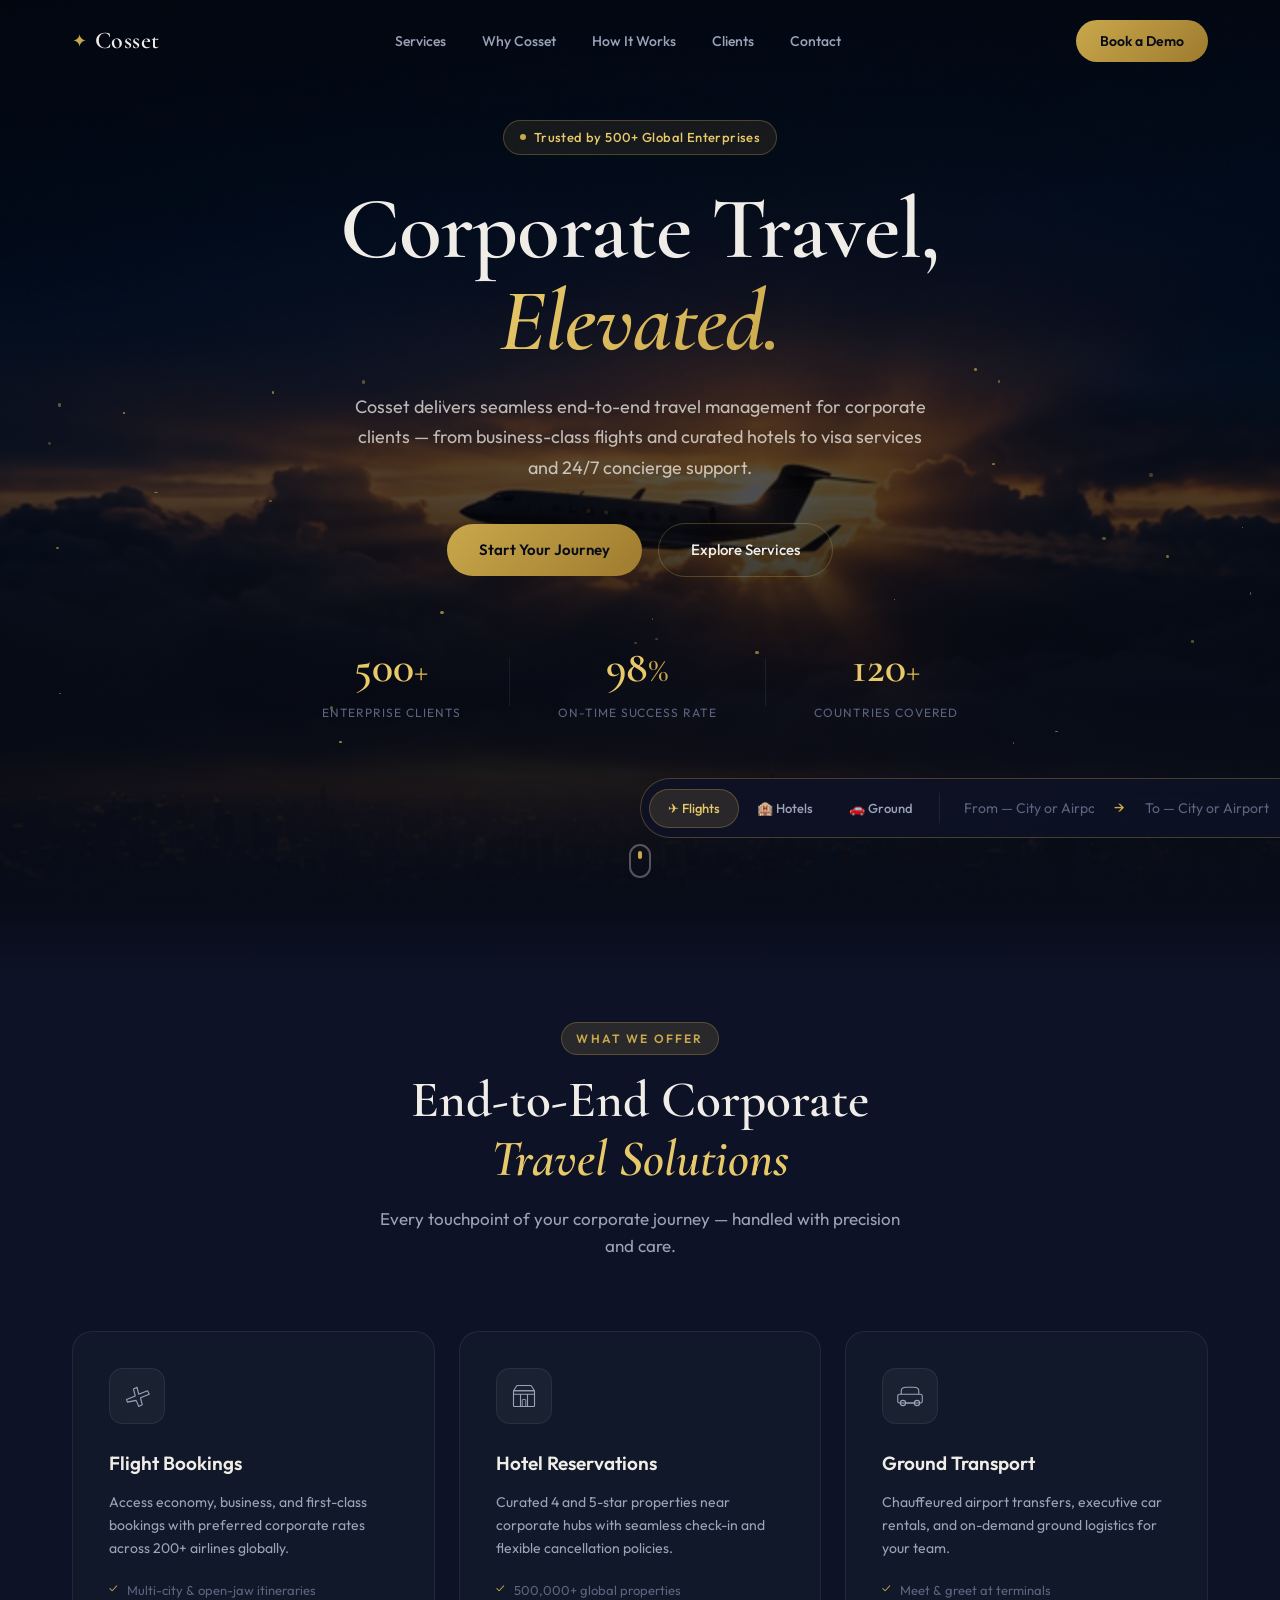
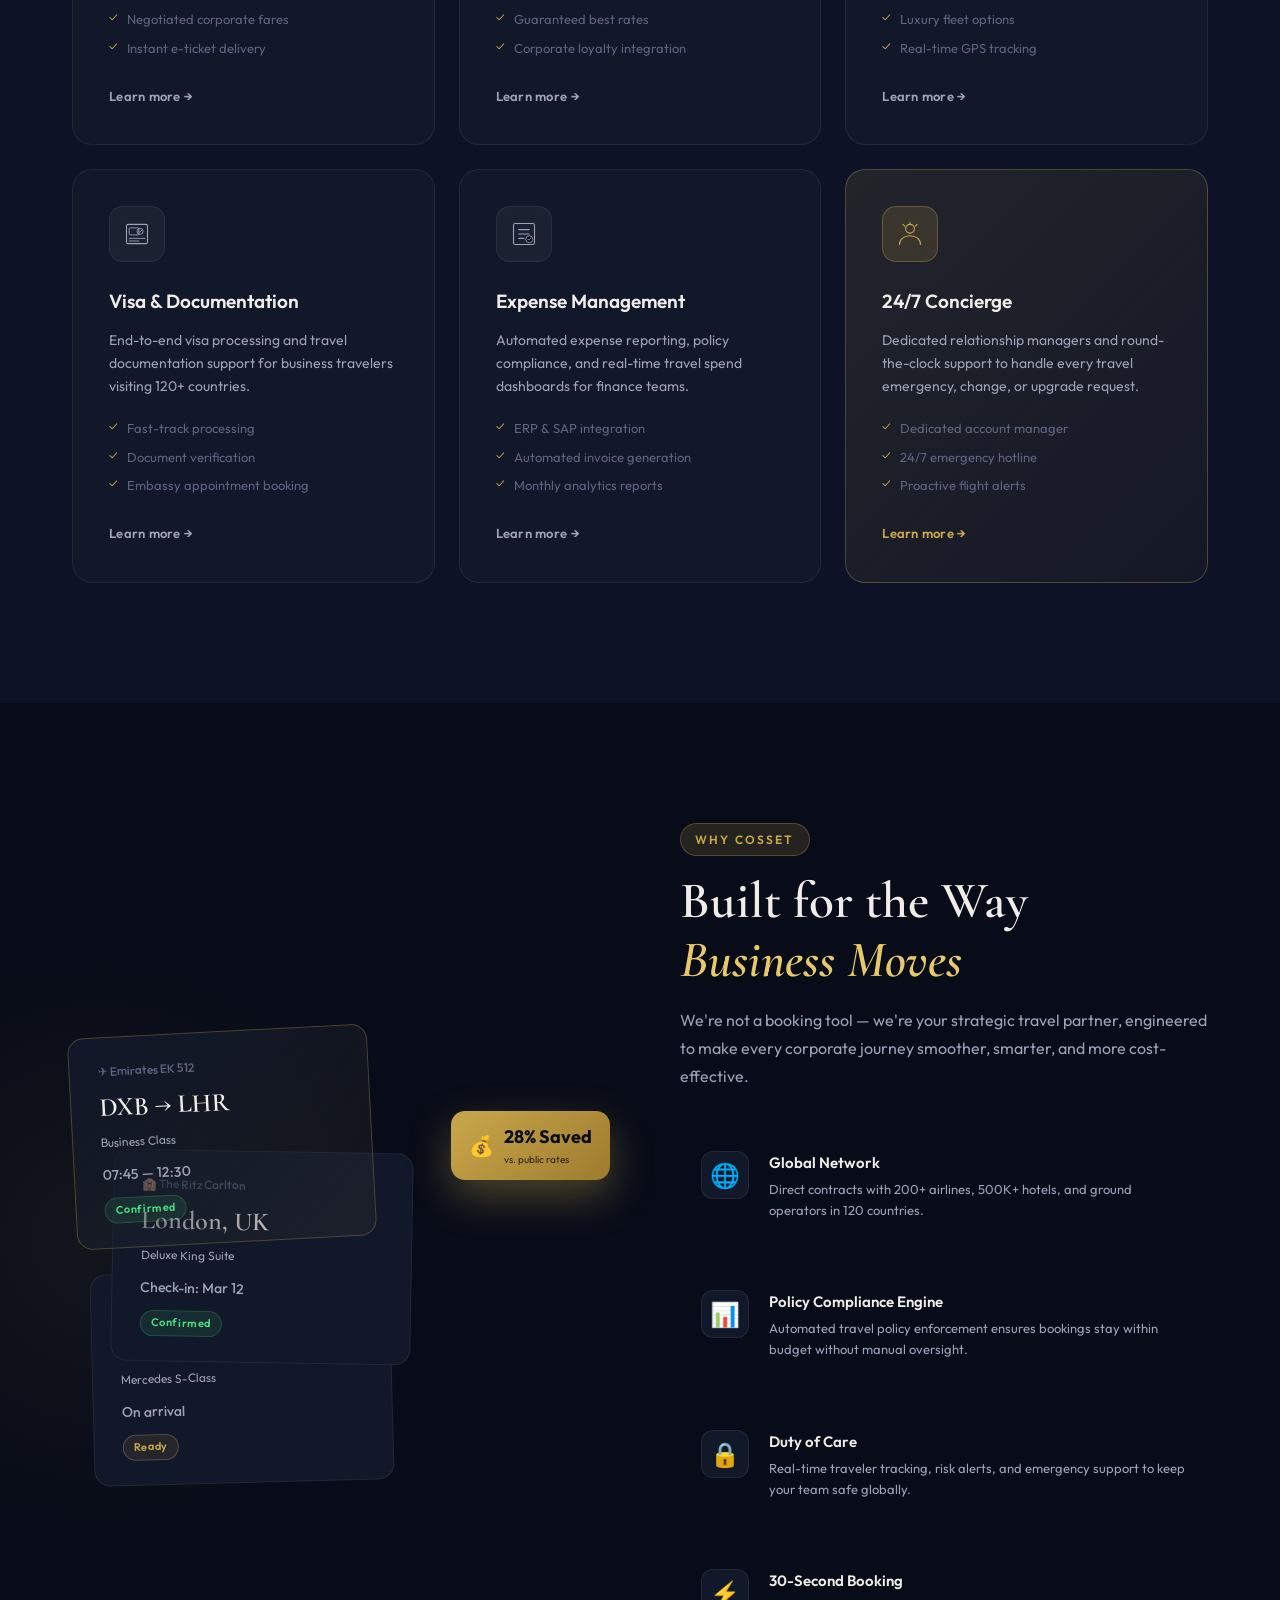
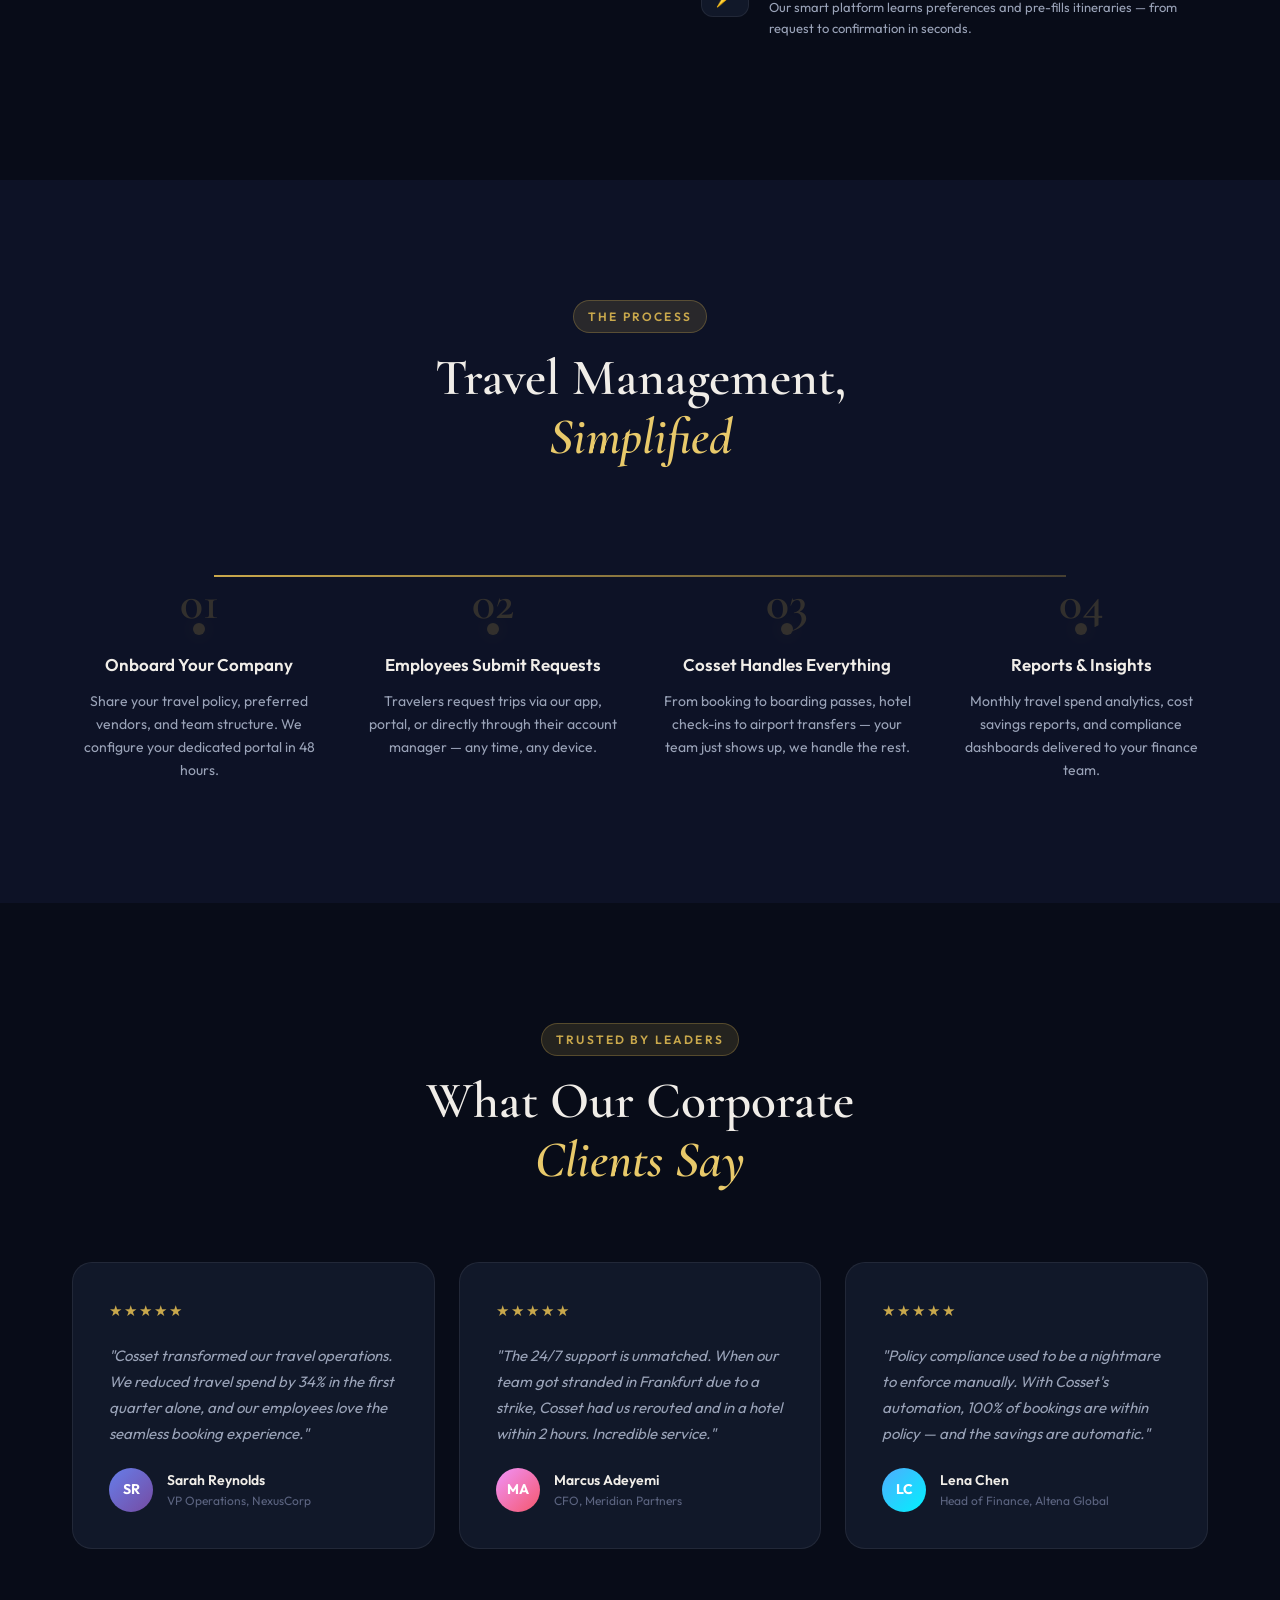
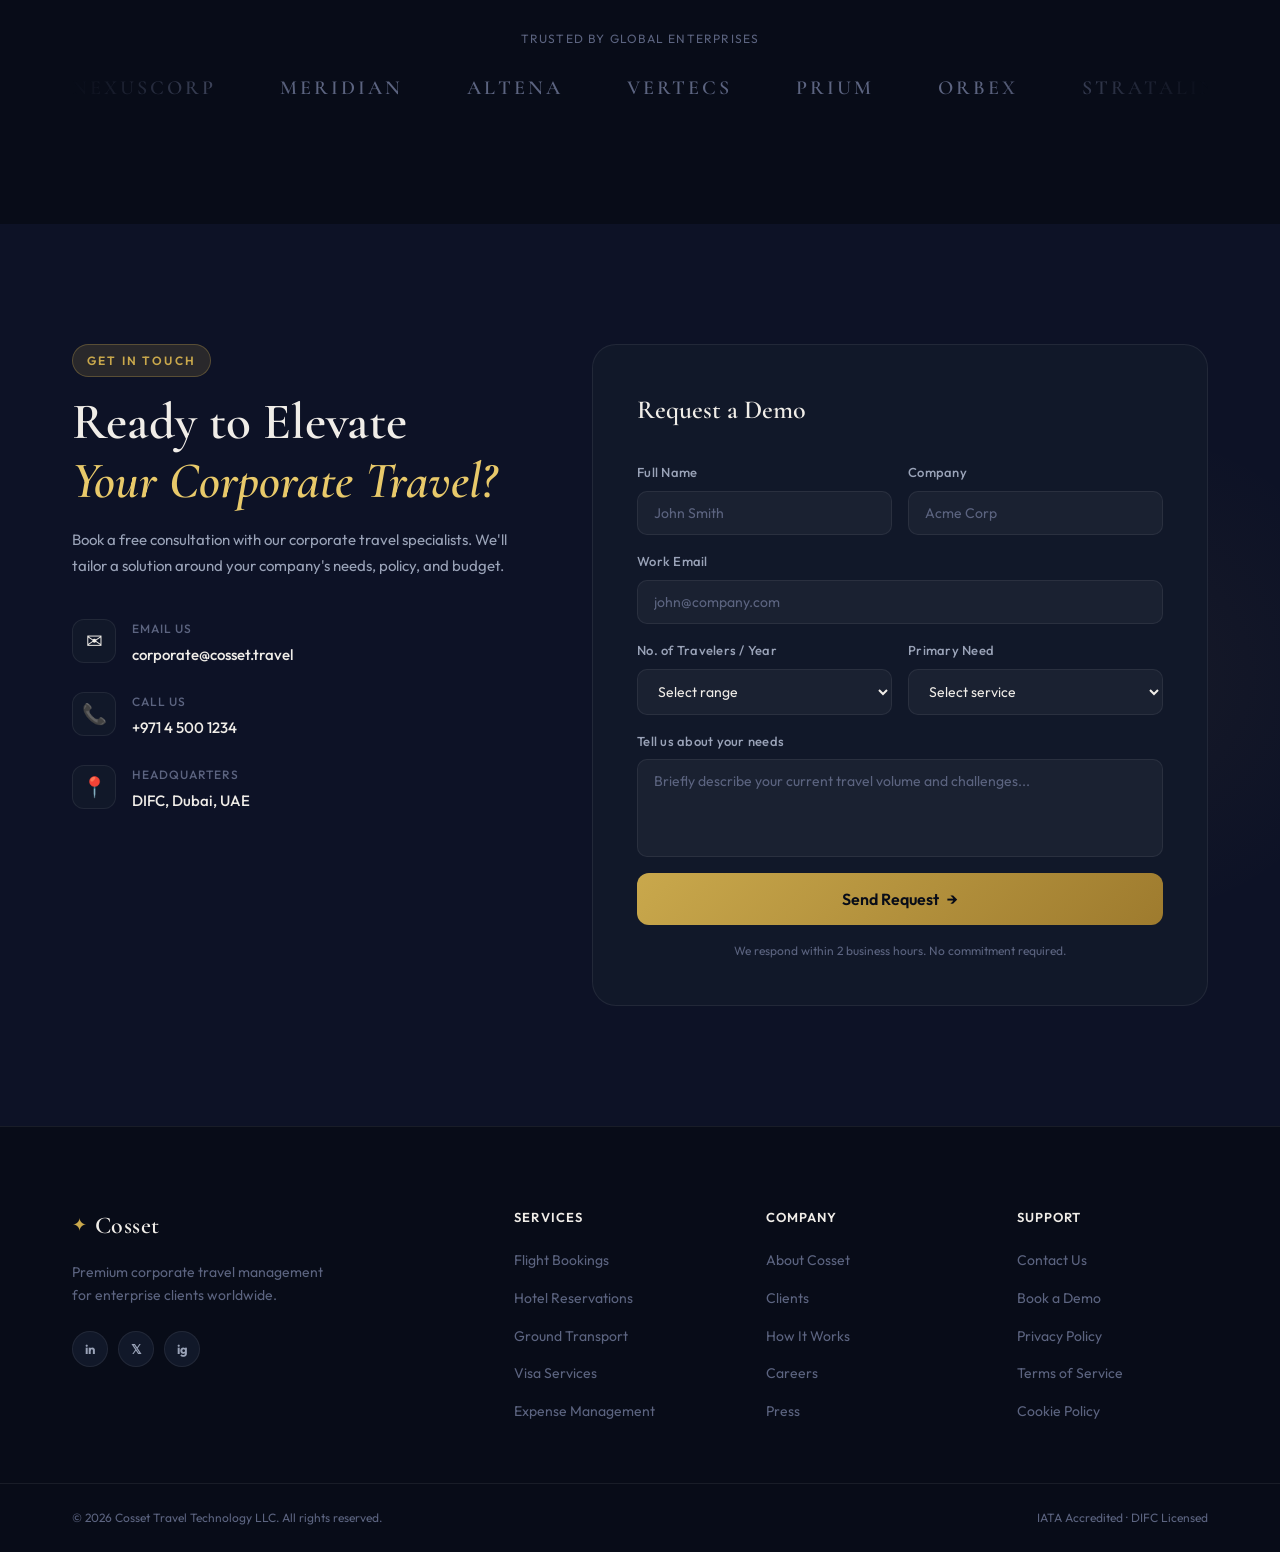
==== index.html @ c3de8734 "feat: build Cosset corporate travel website - Full landing page with hero, services, why-us, how-it-" ====
<!DOCTYPE html>
<html lang="en">
<head>
  <meta charset="UTF-8" />
  <meta name="viewport" content="width=device-width, initial-scale=1.0" />
  <title>Cosset — Premium Corporate Travel Management</title>
  <meta name="description" content="Cosset offers premium end-to-end corporate travel management — flights, hotels, ground transport, and visa services tailored for enterprise clients worldwide." />
  <meta name="keywords" content="corporate travel, business travel, flight booking, hotel booking, travel management, visa services" />

  <!-- Open Graph -->
  <meta property="og:title" content="Cosset — Premium Corporate Travel Management" />
  <meta property="og:description" content="Seamless, luxury corporate travel solutions for enterprise clients worldwide." />
  <meta property="og:type" content="website" />

  <!-- Fonts -->
  <link rel="preconnect" href="https://fonts.googleapis.com" />
  <link rel="preconnect" href="https://fonts.gstatic.com" crossorigin />
  <link href="https://fonts.googleapis.com/css2?family=Outfit:wght@300;400;500;600;700;800&family=Cormorant+Garamond:ital,wght@0,400;0,600;1,400;1,600&display=swap" rel="stylesheet" />

  <link rel="stylesheet" href="css/style.css" />
</head>
<body>

  <!-- ===================== NAVIGATION ===================== -->
  <nav class="navbar" id="navbar">
    <div class="nav-container">
      <a href="#home" class="logo" id="logo-link">
        <span class="logo-icon">✦</span>
        <span class="logo-text">Cosset</span>
      </a>
      <ul class="nav-links" id="nav-links">
        <li><a href="#services" class="nav-link">Services</a></li>
        <li><a href="#why-us" class="nav-link">Why Cosset</a></li>
        <li><a href="#how-it-works" class="nav-link">How It Works</a></li>
        <li><a href="#clients" class="nav-link">Clients</a></li>
        <li><a href="#contact" class="nav-link">Contact</a></li>
      </ul>
      <a href="#contact" class="btn-nav" id="nav-cta">Book a Demo</a>
      <button class="hamburger" id="hamburger" aria-label="Toggle menu">
        <span></span><span></span><span></span>
      </button>
    </div>
  </nav>

  <!-- ===================== HERO ===================== -->
  <section class="hero" id="home">
    <div class="hero-bg">
      <img src="assets/hero-bg.png" alt="Corporate jet flying over city at golden hour" class="hero-img" />
      <div class="hero-overlay"></div>
    </div>

    <!-- Floating particles -->
    <div class="particles" id="particles"></div>

    <div class="hero-content">
      <div class="hero-badge fade-up" data-delay="0">
        <span class="badge-dot"></span>
        Trusted by 500+ Global Enterprises
      </div>
      <h1 class="hero-title fade-up" data-delay="100">
        Corporate Travel,<br />
        <em>Elevated.</em>
      </h1>
      <p class="hero-subtitle fade-up" data-delay="200">
        Cosset delivers seamless end-to-end travel management for corporate clients — from business-class flights and curated hotels to visa services and 24/7 concierge support.
      </p>
      <div class="hero-actions fade-up" data-delay="300">
        <a href="#contact" class="btn-primary" id="hero-cta-primary">Start Your Journey</a>
        <a href="#services" class="btn-ghost" id="hero-cta-ghost">Explore Services</a>
      </div>
      <div class="hero-stats fade-up" data-delay="400">
        <div class="stat">
          <span class="stat-value" data-target="500">0</span><span>+</span>
          <span class="stat-label">Enterprise Clients</span>
        </div>
        <div class="stat-divider"></div>
        <div class="stat">
          <span class="stat-value" data-target="98">0</span><span>%</span>
          <span class="stat-label">On-Time Success Rate</span>
        </div>
        <div class="stat-divider"></div>
        <div class="stat">
          <span class="stat-value" data-target="120">0</span><span>+</span>
          <span class="stat-label">Countries Covered</span>
        </div>
      </div>
    </div>

    <!-- Booking quick-search bar -->
    <div class="hero-search fade-up" data-delay="500">
      <div class="search-tab active" id="tab-flight">✈ Flights</div>
      <div class="search-tab" id="tab-hotel">🏨 Hotels</div>
      <div class="search-tab" id="tab-car">🚗 Ground</div>
      <div class="search-divider"></div>
      <input type="text" placeholder="From — City or Airport" class="search-input" id="search-from" />
      <div class="search-sep">→</div>
      <input type="text" placeholder="To — City or Airport" class="search-input" id="search-to" />
      <input type="date" class="search-input search-date" id="search-date" />
      <button class="search-btn" id="search-btn">Search</button>
    </div>

    <a href="#services" class="scroll-indicator" id="scroll-down" aria-label="Scroll to services">
      <div class="scroll-mouse"><div class="scroll-dot"></div></div>
    </a>
  </section>

  <!-- ===================== SERVICES ===================== -->
  <section class="services" id="services">
    <div class="container">
      <div class="section-header fade-up">
        <span class="section-tag">What We Offer</span>
        <h2 class="section-title">End-to-End Corporate<br /><em>Travel Solutions</em></h2>
        <p class="section-desc">Every touchpoint of your corporate journey — handled with precision and care.</p>
      </div>
      <div class="services-grid">

        <div class="service-card fade-up" data-delay="0" id="service-flights">
          <div class="service-icon">
            <svg viewBox="0 0 64 64" fill="none" xmlns="http://www.w3.org/2000/svg">
              <path d="M56 20L36 28L32 12L24 16L28 32L8 40L10 46L30 42L36 56L44 52L40 36L60 28L56 20Z" stroke="currentColor" stroke-width="2.5" stroke-linejoin="round"/>
            </svg>
          </div>
          <h3 class="service-title">Flight Bookings</h3>
          <p class="service-desc">Access economy, business, and first-class bookings with preferred corporate rates across 200+ airlines globally.</p>
          <ul class="service-features">
            <li>Multi-city & open-jaw itineraries</li>
            <li>Negotiated corporate fares</li>
            <li>Instant e-ticket delivery</li>
          </ul>
          <a href="#contact" class="service-link">Learn more →</a>
        </div>

        <div class="service-card fade-up" data-delay="100" id="service-hotels">
          <div class="service-icon">
            <svg viewBox="0 0 64 64" fill="none" xmlns="http://www.w3.org/2000/svg">
              <rect x="8" y="20" width="48" height="36" rx="2" stroke="currentColor" stroke-width="2.5"/>
              <path d="M8 28H56M24 28V56M40 28V56M16 8H48L56 20H8L16 8Z" stroke="currentColor" stroke-width="2.5" stroke-linejoin="round"/>
              <rect x="28" y="40" width="8" height="16" rx="1" stroke="currentColor" stroke-width="2"/>
            </svg>
          </div>
          <h3 class="service-title">Hotel Reservations</h3>
          <p class="service-desc">Curated 4 and 5-star properties near corporate hubs with seamless check-in and flexible cancellation policies.</p>
          <ul class="service-features">
            <li>500,000+ global properties</li>
            <li>Guaranteed best rates</li>
            <li>Corporate loyalty integration</li>
          </ul>
          <a href="#contact" class="service-link">Learn more →</a>
        </div>

        <div class="service-card fade-up" data-delay="200" id="service-ground">
          <div class="service-icon">
            <svg viewBox="0 0 64 64" fill="none" xmlns="http://www.w3.org/2000/svg">
              <rect x="4" y="28" width="56" height="20" rx="4" stroke="currentColor" stroke-width="2.5"/>
              <path d="M12 28V20C12 16 16 12 24 12H40C48 12 52 16 52 20V28" stroke="currentColor" stroke-width="2.5" stroke-linejoin="round"/>
              <circle cx="16" cy="48" r="6" stroke="currentColor" stroke-width="2.5"/>
              <circle cx="48" cy="48" r="6" stroke="currentColor" stroke-width="2.5"/>
              <path d="M22 48H42" stroke="currentColor" stroke-width="2.5"/>
            </svg>
          </div>
          <h3 class="service-title">Ground Transport</h3>
          <p class="service-desc">Chauffeured airport transfers, executive car rentals, and on-demand ground logistics for your team.</p>
          <ul class="service-features">
            <li>Meet & greet at terminals</li>
            <li>Luxury fleet options</li>
            <li>Real-time GPS tracking</li>
          </ul>
          <a href="#contact" class="service-link">Learn more →</a>
        </div>

        <div class="service-card fade-up" data-delay="300" id="service-visa">
          <div class="service-icon">
            <svg viewBox="0 0 64 64" fill="none" xmlns="http://www.w3.org/2000/svg">
              <rect x="8" y="10" width="48" height="44" rx="4" stroke="currentColor" stroke-width="2.5"/>
              <rect x="14" y="18" width="22" height="16" rx="2" stroke="currentColor" stroke-width="2"/>
              <path d="M14 42H50M14 48H36" stroke="currentColor" stroke-width="2" stroke-linecap="round"/>
              <circle cx="39" cy="26" r="7" stroke="currentColor" stroke-width="2"/>
              <path d="M36 26L38 28L43 23" stroke="currentColor" stroke-width="2" stroke-linecap="round" stroke-linejoin="round"/>
            </svg>
          </div>
          <h3 class="service-title">Visa & Documentation</h3>
          <p class="service-desc">End-to-end visa processing and travel documentation support for business travelers visiting 120+ countries.</p>
          <ul class="service-features">
            <li>Fast-track processing</li>
            <li>Document verification</li>
            <li>Embassy appointment booking</li>
          </ul>
          <a href="#contact" class="service-link">Learn more →</a>
        </div>

        <div class="service-card fade-up" data-delay="400" id="service-expense">
          <div class="service-icon">
            <svg viewBox="0 0 64 64" fill="none" xmlns="http://www.w3.org/2000/svg">
              <rect x="8" y="8" width="48" height="48" rx="4" stroke="currentColor" stroke-width="2.5"/>
              <path d="M20 32H44M20 22H44M20 42H32" stroke="currentColor" stroke-width="2.5" stroke-linecap="round"/>
              <circle cx="44" cy="44" r="8" fill="var(--bg-primary)" stroke="currentColor" stroke-width="2"/>
              <path d="M41 44L43 46L47 42" stroke="currentColor" stroke-width="2" stroke-linecap="round" stroke-linejoin="round"/>
            </svg>
          </div>
          <h3 class="service-title">Expense Management</h3>
          <p class="service-desc">Automated expense reporting, policy compliance, and real-time travel spend dashboards for finance teams.</p>
          <ul class="service-features">
            <li>ERP & SAP integration</li>
            <li>Automated invoice generation</li>
            <li>Monthly analytics reports</li>
          </ul>
          <a href="#contact" class="service-link">Learn more →</a>
        </div>

        <div class="service-card service-card--cta fade-up" data-delay="500" id="service-concierge">
          <div class="service-icon service-icon--gold">
            <svg viewBox="0 0 64 64" fill="none" xmlns="http://www.w3.org/2000/svg">
              <circle cx="32" cy="20" r="10" stroke="currentColor" stroke-width="2.5"/>
              <path d="M8 56C8 44 18 36 32 36C46 36 56 44 56 56" stroke="currentColor" stroke-width="2.5" stroke-linecap="round"/>
              <path d="M44 14L48 10M20 14L16 10M32 10V6" stroke="currentColor" stroke-width="2.5" stroke-linecap="round"/>
            </svg>
          </div>
          <h3 class="service-title">24/7 Concierge</h3>
          <p class="service-desc">Dedicated relationship managers and round-the-clock support to handle every travel emergency, change, or upgrade request.</p>
          <ul class="service-features">
            <li>Dedicated account manager</li>
            <li>24/7 emergency hotline</li>
            <li>Proactive flight alerts</li>
          </ul>
          <a href="#contact" class="service-link service-link--gold">Learn more →</a>
        </div>

      </div>
    </div>
  </section>

  <!-- ===================== WHY US ===================== -->
  <section class="why-us" id="why-us">
    <div class="why-bg-decoration"></div>
    <div class="container why-container">
      <div class="why-visual fade-up">
        <div class="why-card-stack">
          <div class="trip-card trip-card--1">
            <div class="trip-airline">✈ Emirates EK 512</div>
            <div class="trip-route">DXB → LHR</div>
            <div class="trip-class">Business Class</div>
            <div class="trip-time">07:45 — 12:30</div>
            <div class="trip-status status--confirmed">Confirmed</div>
          </div>
          <div class="trip-card trip-card--2">
            <div class="trip-airline">🏨 The Ritz Carlton</div>
            <div class="trip-route">London, UK</div>
            <div class="trip-class">Deluxe King Suite</div>
            <div class="trip-time">Check-in: Mar 12</div>
            <div class="trip-status status--confirmed">Confirmed</div>
          </div>
          <div class="trip-card trip-card--3">
            <div class="trip-airline">🚗 Chauffeur Transfer</div>
            <div class="trip-route">Heathrow → Hotel</div>
            <div class="trip-class">Mercedes S-Class</div>
            <div class="trip-time">On arrival</div>
            <div class="trip-status status--ready">Ready</div>
          </div>
          <div class="saving-badge">
            <span class="saving-icon">💰</span>
            <div>
              <div class="saving-val">28% Saved</div>
              <div class="saving-sub">vs. public rates</div>
            </div>
          </div>
        </div>
      </div>
      <div class="why-content fade-up" data-delay="100">
        <span class="section-tag">Why Cosset</span>
        <h2 class="section-title">Built for the Way<br /><em>Business Moves</em></h2>
        <p class="why-lead">We're not a booking tool — we're your strategic travel partner, engineered to make every corporate journey smoother, smarter, and more cost-effective.</p>
        <div class="why-points">
          <div class="why-point" id="why-point-1">
            <div class="why-point-icon">🌐</div>
            <div>
              <h4>Global Network</h4>
              <p>Direct contracts with 200+ airlines, 500K+ hotels, and ground operators in 120 countries.</p>
            </div>
          </div>
          <div class="why-point" id="why-point-2">
            <div class="why-point-icon">📊</div>
            <div>
              <h4>Policy Compliance Engine</h4>
              <p>Automated travel policy enforcement ensures bookings stay within budget without manual oversight.</p>
            </div>
          </div>
          <div class="why-point" id="why-point-3">
            <div class="why-point-icon">🔒</div>
            <div>
              <h4>Duty of Care</h4>
              <p>Real-time traveler tracking, risk alerts, and emergency support to keep your team safe globally.</p>
            </div>
          </div>
          <div class="why-point" id="why-point-4">
            <div class="why-point-icon">⚡</div>
            <div>
              <h4>30-Second Booking</h4>
              <p>Our smart platform learns preferences and pre-fills itineraries — from request to confirmation in seconds.</p>
            </div>
          </div>
        </div>
      </div>
    </div>
  </section>

  <!-- ===================== HOW IT WORKS ===================== -->
  <section class="how-it-works" id="how-it-works">
    <div class="container">
      <div class="section-header fade-up">
        <span class="section-tag">The Process</span>
        <h2 class="section-title">Travel Management,<br /><em>Simplified</em></h2>
      </div>
      <div class="steps-container">
        <div class="step-line"></div>
        <div class="step fade-up" data-delay="0" id="step-1">
          <div class="step-number">01</div>
          <div class="step-content">
            <h3>Onboard Your Company</h3>
            <p>Share your travel policy, preferred vendors, and team structure. We configure your dedicated portal in 48 hours.</p>
          </div>
        </div>
        <div class="step fade-up" data-delay="150" id="step-2">
          <div class="step-number">02</div>
          <div class="step-content">
            <h3>Employees Submit Requests</h3>
            <p>Travelers request trips via our app, portal, or directly through their account manager — any time, any device.</p>
          </div>
        </div>
        <div class="step fade-up" data-delay="300" id="step-3">
          <div class="step-number">03</div>
          <div class="step-content">
            <h3>Cosset Handles Everything</h3>
            <p>From booking to boarding passes, hotel check-ins to airport transfers — your team just shows up, we handle the rest.</p>
          </div>
        </div>
        <div class="step fade-up" data-delay="450" id="step-4">
          <div class="step-number">04</div>
          <div class="step-content">
            <h3>Reports & Insights</h3>
            <p>Monthly travel spend analytics, cost savings reports, and compliance dashboards delivered to your finance team.</p>
          </div>
        </div>
      </div>
    </div>
  </section>

  <!-- ===================== CLIENTS / TESTIMONIALS ===================== -->
  <section class="clients" id="clients">
    <div class="container">
      <div class="section-header fade-up">
        <span class="section-tag">Trusted by Leaders</span>
        <h2 class="section-title">What Our Corporate<br /><em>Clients Say</em></h2>
      </div>
      <div class="testimonials-grid">
        <div class="testimonial-card fade-up" data-delay="0" id="testimonial-1">
          <div class="testimonial-stars">★★★★★</div>
          <p class="testimonial-text">"Cosset transformed our travel operations. We reduced travel spend by 34% in the first quarter alone, and our employees love the seamless booking experience."</p>
          <div class="testimonial-author">
            <div class="author-avatar" style="background: linear-gradient(135deg, #667eea, #764ba2);">SR</div>
            <div>
              <div class="author-name">Sarah Reynolds</div>
              <div class="author-role">VP Operations, NexusCorp</div>
            </div>
          </div>
        </div>
        <div class="testimonial-card fade-up" data-delay="100" id="testimonial-2">
          <div class="testimonial-stars">★★★★★</div>
          <p class="testimonial-text">"The 24/7 support is unmatched. When our team got stranded in Frankfurt due to a strike, Cosset had us rerouted and in a hotel within 2 hours. Incredible service."</p>
          <div class="testimonial-author">
            <div class="author-avatar" style="background: linear-gradient(135deg, #f093fb, #f5576c);">MA</div>
            <div>
              <div class="author-name">Marcus Adeyemi</div>
              <div class="author-role">CFO, Meridian Partners</div>
            </div>
          </div>
        </div>
        <div class="testimonial-card fade-up" data-delay="200" id="testimonial-3">
          <div class="testimonial-stars">★★★★★</div>
          <p class="testimonial-text">"Policy compliance used to be a nightmare to enforce manually. With Cosset's automation, 100% of bookings are within policy — and the savings are automatic."</p>
          <div class="testimonial-author">
            <div class="author-avatar" style="background: linear-gradient(135deg, #4facfe, #00f2fe);">LC</div>
            <div>
              <div class="author-name">Lena Chen</div>
              <div class="author-role">Head of Finance, Altena Global</div>
            </div>
          </div>
        </div>
      </div>

      <!-- Client logos ticker -->
      <div class="clients-logo-row fade-up">
        <p class="logo-row-label">Trusted by global enterprises</p>
        <div class="logo-ticker-wrap">
          <div class="logo-ticker" id="logo-ticker">
            <div class="logo-item">NEXUSCORP</div>
            <div class="logo-item">MERIDIAN</div>
            <div class="logo-item">ALTENA</div>
            <div class="logo-item">VERTECS</div>
            <div class="logo-item">PRIUM</div>
            <div class="logo-item">ORBEX</div>
            <div class="logo-item">STRATALINK</div>
            <div class="logo-item">FINSOVA</div>
            <!-- duplicate for seamless loop -->
            <div class="logo-item">NEXUSCORP</div>
            <div class="logo-item">MERIDIAN</div>
            <div class="logo-item">ALTENA</div>
            <div class="logo-item">VERTECS</div>
            <div class="logo-item">PRIUM</div>
            <div class="logo-item">ORBEX</div>
            <div class="logo-item">STRATALINK</div>
            <div class="logo-item">FINSOVA</div>
          </div>
        </div>
      </div>
    </div>
  </section>

  <!-- ===================== CONTACT / CTA ===================== -->
  <section class="contact" id="contact">
    <div class="container contact-grid">
      <div class="contact-info fade-up">
        <span class="section-tag">Get In Touch</span>
        <h2 class="section-title">Ready to Elevate<br /><em>Your Corporate Travel?</em></h2>
        <p class="contact-lead">Book a free consultation with our corporate travel specialists. We'll tailor a solution around your company's needs, policy, and budget.</p>
        <div class="contact-details">
          <div class="contact-detail" id="contact-email">
            <span class="contact-icon">✉</span>
            <div>
              <div class="detail-label">Email Us</div>
              <a href="mailto:corporate@cosset.travel" class="detail-value">corporate@cosset.travel</a>
            </div>
          </div>
          <div class="contact-detail" id="contact-phone">
            <span class="contact-icon">📞</span>
            <div>
              <div class="detail-label">Call Us</div>
              <a href="tel:+97145001234" class="detail-value">+971 4 500 1234</a>
            </div>
          </div>
          <div class="contact-detail" id="contact-location">
            <span class="contact-icon">📍</span>
            <div>
              <div class="detail-label">Headquarters</div>
              <span class="detail-value">DIFC, Dubai, UAE</span>
            </div>
          </div>
        </div>
      </div>

      <div class="contact-form-wrap fade-up" data-delay="150">
        <form class="contact-form" id="contact-form" novalidate>
          <h3 class="form-title">Request a Demo</h3>
          <div class="form-row">
            <div class="form-group">
              <label for="field-name">Full Name</label>
              <input type="text" id="field-name" placeholder="John Smith" required />
            </div>
            <div class="form-group">
              <label for="field-company">Company</label>
              <input type="text" id="field-company" placeholder="Acme Corp" required />
            </div>
          </div>
          <div class="form-group">
            <label for="field-email">Work Email</label>
            <input type="email" id="field-email" placeholder="john@company.com" required />
          </div>
          <div class="form-row">
            <div class="form-group">
              <label for="field-travelers">No. of Travelers / Year</label>
              <select id="field-travelers">
                <option value="">Select range</option>
                <option value="1-50">1 – 50</option>
                <option value="50-200">50 – 200</option>
                <option value="200-500">200 – 500</option>
                <option value="500+">500+</option>
              </select>
            </div>
            <div class="form-group">
              <label for="field-service">Primary Need</label>
              <select id="field-service">
                <option value="">Select service</option>
                <option value="flights">Flights</option>
                <option value="hotels">Hotels</option>
                <option value="full">Full Management</option>
                <option value="visa">Visa Services</option>
              </select>
            </div>
          </div>
          <div class="form-group">
            <label for="field-message">Tell us about your needs</label>
            <textarea id="field-message" rows="4" placeholder="Briefly describe your current travel volume and challenges..."></textarea>
          </div>
          <button type="submit" class="btn-primary btn-full" id="form-submit">
            <span class="btn-text">Send Request</span>
            <span class="btn-icon">→</span>
          </button>
          <p class="form-note">We respond within 2 business hours. No commitment required.</p>
        </form>
        <div class="form-success" id="form-success">
          <div class="success-icon">✓</div>
          <h3>Request Received!</h3>
          <p>Our team will reach out to you within 2 business hours.</p>
        </div>
      </div>
    </div>
  </section>

  <!-- ===================== FOOTER ===================== -->
  <footer class="footer">
    <div class="container footer-grid">
      <div class="footer-brand">
        <a href="#home" class="logo">
          <span class="logo-icon">✦</span>
          <span class="logo-text">Cosset</span>
        </a>
        <p class="footer-tagline">Premium corporate travel management for enterprise clients worldwide.</p>
        <div class="footer-socials">
          <a href="#" class="social-link" id="social-linkedin" aria-label="LinkedIn">in</a>
          <a href="#" class="social-link" id="social-twitter" aria-label="Twitter">𝕏</a>
          <a href="#" class="social-link" id="social-instagram" aria-label="Instagram">ig</a>
        </div>
      </div>
      <div class="footer-col">
        <h4>Services</h4>
        <ul>
          <li><a href="#services">Flight Bookings</a></li>
          <li><a href="#services">Hotel Reservations</a></li>
          <li><a href="#services">Ground Transport</a></li>
          <li><a href="#services">Visa Services</a></li>
          <li><a href="#services">Expense Management</a></li>
        </ul>
      </div>
      <div class="footer-col">
        <h4>Company</h4>
        <ul>
          <li><a href="#why-us">About Cosset</a></li>
          <li><a href="#clients">Clients</a></li>
          <li><a href="#how-it-works">How It Works</a></li>
          <li><a href="#contact">Careers</a></li>
          <li><a href="#contact">Press</a></li>
        </ul>
      </div>
      <div class="footer-col">
        <h4>Support</h4>
        <ul>
          <li><a href="#contact">Contact Us</a></li>
          <li><a href="#contact">Book a Demo</a></li>
          <li><a href="#">Privacy Policy</a></li>
          <li><a href="#">Terms of Service</a></li>
          <li><a href="#">Cookie Policy</a></li>
        </ul>
      </div>
    </div>
    <div class="footer-bottom">
      <div class="container">
        <span>© 2026 Cosset Travel Technology LLC. All rights reserved.</span>
        <span>IATA Accredited · DIFC Licensed</span>
      </div>
    </div>
  </footer>

  <script src="js/main.js"></script>
</body>
</html>
---- css/style.css ----
/* ============================================================
   COSSET — PREMIUM CORPORATE TRAVEL CSS
   ============================================================ */

/* ---- CSS Custom Properties ---- */
:root {
  /* Colors */
  --bg-primary: #080C18;
  --bg-secondary: #0D1226;
  --bg-card: #111829;
  --bg-card-hover: #161f35;
  --gold: #C9A84C;
  --gold-light: #E8C96A;
  --gold-dark: #9E7B2E;
  --gold-glow: rgba(201, 168, 76, 0.15);
  --text-primary: #F0EDE8;
  --text-secondary: #9AA3B8;
  --text-muted: #5C6480;
  --border: rgba(255,255,255,0.07);
  --border-gold: rgba(201, 168, 76, 0.3);
  --glass-bg: rgba(255,255,255,0.04);
  --glass-border: rgba(255,255,255,0.1);
  --success: #4ade80;

  /* Typography */
  --font-sans: 'Outfit', sans-serif;
  --font-display: 'Cormorant Garamond', serif;

  /* Spacing */
  --section-pad: 120px;
  --container-max: 1200px;

  /* Transitions */
  --ease: cubic-bezier(0.4, 0, 0.2, 1);
  --ease-out: cubic-bezier(0, 0, 0.2, 1);
}

/* ---- Reset & Base ---- */
*, *::before, *::after { box-sizing: border-box; margin: 0; padding: 0; }

html { scroll-behavior: smooth; font-size: 16px; }

body {
  font-family: var(--font-sans);
  background: var(--bg-primary);
  color: var(--text-primary);
  overflow-x: hidden;
  line-height: 1.6;
  -webkit-font-smoothing: antialiased;
}

img { display: block; max-width: 100%; }

a { text-decoration: none; color: inherit; }

ul { list-style: none; }

::selection { background: var(--gold); color: var(--bg-primary); }

/* ---- Scrollbar ---- */
::-webkit-scrollbar { width: 6px; }
::-webkit-scrollbar-track { background: var(--bg-primary); }
::-webkit-scrollbar-thumb { background: var(--gold-dark); border-radius: 3px; }

/* ---- Container ---- */
.container {
  max-width: var(--container-max);
  margin: 0 auto;
  padding: 0 32px;
}

/* ---- Buttons ---- */
.btn-primary {
  display: inline-flex;
  align-items: center;
  gap: 8px;
  padding: 14px 32px;
  background: linear-gradient(135deg, var(--gold), var(--gold-dark));
  color: var(--bg-primary);
  font-family: var(--font-sans);
  font-weight: 600;
  font-size: 15px;
  border-radius: 50px;
  border: none;
  cursor: pointer;
  transition: all 0.3s var(--ease);
  position: relative;
  overflow: hidden;
}

.btn-primary::before {
  content: '';
  position: absolute;
  inset: 0;
  background: linear-gradient(135deg, var(--gold-light), var(--gold));
  opacity: 0;
  transition: opacity 0.3s;
}

.btn-primary:hover::before { opacity: 1; }
.btn-primary:hover { transform: translateY(-2px); box-shadow: 0 16px 40px rgba(201, 168, 76, 0.35); }
.btn-primary:active { transform: translateY(0); }

.btn-primary span { position: relative; }

.btn-full { width: 100%; justify-content: center; border-radius: 12px; padding: 16px; font-size: 16px; }

.btn-ghost {
  display: inline-flex;
  align-items: center;
  gap: 8px;
  padding: 14px 32px;
  background: transparent;
  color: var(--text-primary);
  font-family: var(--font-sans);
  font-weight: 500;
  font-size: 15px;
  border-radius: 50px;
  border: 1.5px solid var(--border-gold);
  cursor: pointer;
  transition: all 0.3s var(--ease);
}

.btn-ghost:hover {
  background: var(--gold-glow);
  border-color: var(--gold);
  color: var(--gold-light);
  transform: translateY(-2px);
}

.btn-nav {
  padding: 10px 24px;
  background: linear-gradient(135deg, var(--gold), var(--gold-dark));
  color: var(--bg-primary);
  font-weight: 600;
  font-size: 14px;
  border-radius: 50px;
  transition: all 0.3s var(--ease);
  white-space: nowrap;
}

.btn-nav:hover { transform: translateY(-1px); box-shadow: 0 8px 24px rgba(201, 168, 76, 0.3); }

/* ---- Section Utilities ---- */
.section-tag {
  display: inline-block;
  font-size: 12px;
  font-weight: 600;
  letter-spacing: 0.18em;
  text-transform: uppercase;
  color: var(--gold);
  margin-bottom: 16px;
  padding: 6px 14px;
  background: var(--gold-glow);
  border: 1px solid var(--border-gold);
  border-radius: 50px;
}

.section-title {
  font-family: var(--font-display);
  font-size: clamp(32px, 4vw, 52px);
  font-weight: 600;
  line-height: 1.15;
  color: var(--text-primary);
  margin-bottom: 16px;
}

.section-title em {
  font-style: italic;
  color: var(--gold-light);
}

.section-desc {
  font-size: 17px;
  color: var(--text-secondary);
  max-width: 540px;
  margin: 0 auto;
}

.section-header {
  text-align: center;
  margin-bottom: 72px;
}

/* ---- Animations ---- */
.fade-up {
  opacity: 0;
  transform: translateY(30px);
  transition: opacity 0.7s var(--ease-out), transform 0.7s var(--ease-out);
}

.fade-up.visible {
  opacity: 1;
  transform: translateY(0);
}

/* ============================================================
   NAVBAR
   ============================================================ */
.navbar {
  position: fixed;
  top: 0; left: 0; right: 0;
  z-index: 1000;
  padding: 20px 0;
  transition: all 0.4s var(--ease);
}

.navbar.scrolled {
  background: rgba(8, 12, 24, 0.85);
  backdrop-filter: blur(20px);
  -webkit-backdrop-filter: blur(20px);
  border-bottom: 1px solid var(--border);
  padding: 14px 0;
}

.nav-container {
  max-width: var(--container-max);
  margin: 0 auto;
  padding: 0 32px;
  display: flex;
  align-items: center;
  gap: 40px;
}

.logo {
  display: flex;
  align-items: center;
  gap: 8px;
  flex-shrink: 0;
}

.logo-icon {
  font-size: 18px;
  color: var(--gold);
  animation: spin-slow 8s linear infinite;
}

@keyframes spin-slow {
  from { transform: rotate(0deg); }
  to { transform: rotate(360deg); }
}

.logo-text {
  font-family: var(--font-display);
  font-size: 24px;
  font-weight: 600;
  color: var(--text-primary);
  letter-spacing: 0.02em;
}

.nav-links {
  display: flex;
  align-items: center;
  gap: 36px;
  flex: 1;
  justify-content: center;
}

.nav-link {
  font-size: 14px;
  font-weight: 500;
  color: var(--text-secondary);
  transition: color 0.2s;
  position: relative;
}

.nav-link::after {
  content: '';
  position: absolute;
  bottom: -4px; left: 0; right: 0;
  height: 1px;
  background: var(--gold);
  transform: scaleX(0);
  transition: transform 0.3s var(--ease);
  transform-origin: left;
}

.nav-link:hover { color: var(--text-primary); }
.nav-link:hover::after { transform: scaleX(1); }

.hamburger {
  display: none;
  flex-direction: column;
  gap: 5px;
  background: none;
  border: none;
  cursor: pointer;
  padding: 4px;
  margin-left: auto;
}

.hamburger span {
  display: block;
  width: 24px;
  height: 2px;
  background: var(--text-primary);
  border-radius: 2px;
  transition: all 0.3s;
}

/* ============================================================
   HERO SECTION
   ============================================================ */
.hero {
  position: relative;
  min-height: 100vh;
  display: flex;
  flex-direction: column;
  align-items: center;
  justify-content: center;
  overflow: hidden;
  padding: 120px 32px 180px;
}

.hero-bg {
  position: absolute;
  inset: 0;
  z-index: 0;
}

.hero-img {
  width: 100%;
  height: 100%;
  object-fit: cover;
  object-position: center 30%;
  filter: brightness(0.45) saturate(1.2);
}

.hero-overlay {
  position: absolute;
  inset: 0;
  background: linear-gradient(
    to bottom,
    rgba(8, 12, 24, 0.3) 0%,
    rgba(8, 12, 24, 0.1) 40%,
    rgba(8, 12, 24, 0.7) 80%,
    rgba(8, 12, 24, 1) 100%
  );
}

/* Particles */
.particles {
  position: absolute;
  inset: 0;
  z-index: 1;
  pointer-events: none;
  overflow: hidden;
}

.particle {
  position: absolute;
  width: 2px;
  height: 2px;
  background: var(--gold);
  border-radius: 50%;
  opacity: 0;
  animation: float-particle var(--dur) var(--delay) infinite ease-in-out;
}

@keyframes float-particle {
  0% { opacity: 0; transform: translateY(0) scale(0); }
  20% { opacity: 0.8; transform: translateY(-20px) scale(1); }
  80% { opacity: 0.4; }
  100% { opacity: 0; transform: translateY(-120px) scale(0.5); }
}

.hero-content {
  position: relative;
  z-index: 2;
  text-align: center;
  max-width: 860px;
  width: 100%;
}

.hero-badge {
  display: inline-flex;
  align-items: center;
  gap: 8px;
  font-size: 13px;
  font-weight: 500;
  color: var(--gold-light);
  background: rgba(201, 168, 76, 0.1);
  border: 1px solid var(--border-gold);
  border-radius: 50px;
  padding: 6px 16px;
  margin-bottom: 28px;
  letter-spacing: 0.03em;
}

.badge-dot {
  width: 6px;
  height: 6px;
  background: var(--gold);
  border-radius: 50%;
  animation: pulse-dot 2s ease-in-out infinite;
}

@keyframes pulse-dot {
  0%, 100% { opacity: 1; transform: scale(1); }
  50% { opacity: 0.5; transform: scale(0.8); }
}

.hero-title {
  font-family: var(--font-display);
  font-size: clamp(48px, 7vw, 88px);
  font-weight: 600;
  line-height: 1.05;
  color: var(--text-primary);
  margin-bottom: 24px;
  letter-spacing: -0.01em;
}

.hero-title em {
  font-style: italic;
  background: linear-gradient(135deg, var(--gold-light), var(--gold));
  -webkit-background-clip: text;
  -webkit-text-fill-color: transparent;
  background-clip: text;
}

.hero-subtitle {
  font-size: clamp(15px, 1.8vw, 18px);
  color: rgba(240, 237, 232, 0.75);
  max-width: 580px;
  margin: 0 auto 40px;
  line-height: 1.7;
}

.hero-actions {
  display: flex;
  align-items: center;
  justify-content: center;
  gap: 16px;
  margin-bottom: 64px;
  flex-wrap: wrap;
}

.hero-stats {
  display: flex;
  align-items: center;
  justify-content: center;
  gap: 48px;
  flex-wrap: wrap;
}

.stat {
  text-align: center;
}

.stat-value {
  font-family: var(--font-display);
  font-size: 44px;
  font-weight: 600;
  color: var(--gold-light);
  line-height: 1;
}

.stat > span:nth-child(2) {
  font-family: var(--font-display);
  font-size: 36px;
  color: var(--gold);
}

.stat-label {
  display: block;
  font-size: 12px;
  color: var(--text-muted);
  letter-spacing: 0.08em;
  text-transform: uppercase;
  margin-top: 4px;
}

.stat-divider {
  width: 1px;
  height: 48px;
  background: var(--border);
}

/* Hero Search Bar */
.hero-search {
  position: absolute;
  bottom: 64px;
  left: 50%;
  transform: translateX(-50%);
  z-index: 2;
  display: flex;
  align-items: center;
  gap: 0;
  background: rgba(13, 18, 38, 0.85);
  backdrop-filter: blur(24px);
  -webkit-backdrop-filter: blur(24px);
  border: 1px solid var(--border-gold);
  border-radius: 60px;
  padding: 8px;
  width: min(900px, calc(100% - 64px));
  flex-wrap: nowrap;
}

.search-tab {
  padding: 8px 18px;
  font-size: 13px;
  font-weight: 500;
  color: var(--text-secondary);
  cursor: pointer;
  border-radius: 50px;
  transition: all 0.2s;
  white-space: nowrap;
  flex-shrink: 0;
}

.search-tab.active {
  background: var(--gold-glow);
  color: var(--gold-light);
  border: 1px solid var(--border-gold);
}

.search-tab:hover:not(.active) { color: var(--text-primary); }

.search-divider {
  width: 1px;
  height: 30px;
  background: var(--border);
  flex-shrink: 0;
  margin: 0 8px;
}

.search-input {
  flex: 1;
  background: none;
  border: none;
  outline: none;
  font-family: var(--font-sans);
  font-size: 14px;
  color: var(--text-primary);
  padding: 10px 16px;
  min-width: 0;
}

.search-input::placeholder { color: var(--text-muted); }

.search-input.search-date {
  flex: 0 0 140px;
  color-scheme: dark;
}

.search-sep {
  color: var(--gold);
  font-size: 16px;
  padding: 0 4px;
  flex-shrink: 0;
}

.search-btn {
  padding: 12px 28px;
  background: linear-gradient(135deg, var(--gold), var(--gold-dark));
  border: none;
  border-radius: 50px;
  color: var(--bg-primary);
  font-family: var(--font-sans);
  font-weight: 600;
  font-size: 14px;
  cursor: pointer;
  transition: all 0.3s;
  white-space: nowrap;
  flex-shrink: 0;
}

.search-btn:hover { transform: scale(1.04); box-shadow: 0 8px 24px rgba(201, 168, 76, 0.35); }

/* Scroll indicator */
.scroll-indicator {
  position: absolute;
  bottom: 24px;
  left: 50%;
  transform: translateX(-50%);
  z-index: 2;
  animation: bounce-scroll 2s ease-in-out infinite;
}

@keyframes bounce-scroll {
  0%, 100% { transform: translateX(-50%) translateY(0); }
  50% { transform: translateX(-50%) translateY(6px); }
}

.scroll-mouse {
  width: 22px;
  height: 34px;
  border: 2px solid rgba(255,255,255,0.3);
  border-radius: 12px;
  display: flex;
  justify-content: center;
  padding-top: 5px;
}

.scroll-dot {
  width: 4px;
  height: 8px;
  background: var(--gold);
  border-radius: 2px;
  animation: scroll-dot 2s ease-in-out infinite;
}

@keyframes scroll-dot {
  0% { opacity: 1; transform: translateY(0); }
  100% { opacity: 0; transform: translateY(12px); }
}

/* ============================================================
   SERVICES SECTION
   ============================================================ */
.services {
  padding: var(--section-pad) 0;
  background: var(--bg-secondary);
  position: relative;
}

.services::before {
  content: '';
  position: absolute;
  top: -1px; left: 0; right: 0;
  height: 80px;
  background: linear-gradient(to bottom, var(--bg-primary), transparent);
}

.services-grid {
  display: grid;
  grid-template-columns: repeat(3, 1fr);
  gap: 24px;
}

.service-card {
  background: var(--bg-card);
  border: 1px solid var(--border);
  border-radius: 20px;
  padding: 36px;
  transition: all 0.4s var(--ease);
  position: relative;
  overflow: hidden;
  cursor: default;
}

.service-card::before {
  content: '';
  position: absolute;
  top: 0; left: 0; right: 0;
  height: 2px;
  background: linear-gradient(90deg, transparent, var(--gold), transparent);
  opacity: 0;
  transition: opacity 0.4s;
}

.service-card:hover {
  background: var(--bg-card-hover);
  border-color: var(--border-gold);
  transform: translateY(-6px);
  box-shadow: 0 24px 64px rgba(0,0,0,0.4), 0 0 40px rgba(201, 168, 76, 0.06);
}

.service-card:hover::before { opacity: 1; }

.service-card--cta {
  background: linear-gradient(135deg, rgba(201, 168, 76, 0.12), rgba(201, 168, 76, 0.04));
  border-color: var(--border-gold);
}

.service-icon {
  width: 56px;
  height: 56px;
  border-radius: 14px;
  background: rgba(255,255,255,0.04);
  border: 1px solid var(--border);
  display: flex;
  align-items: center;
  justify-content: center;
  margin-bottom: 24px;
  color: var(--text-secondary);
  transition: all 0.3s;
}

.service-icon svg { width: 28px; height: 28px; }

.service-card:hover .service-icon {
  background: var(--gold-glow);
  border-color: var(--border-gold);
  color: var(--gold);
}

.service-icon--gold {
  background: var(--gold-glow) !important;
  border-color: var(--border-gold) !important;
  color: var(--gold) !important;
}

.service-title {
  font-size: 19px;
  font-weight: 600;
  color: var(--text-primary);
  margin-bottom: 12px;
}

.service-desc {
  font-size: 14px;
  color: var(--text-secondary);
  line-height: 1.65;
  margin-bottom: 20px;
}

.service-features {
  display: flex;
  flex-direction: column;
  gap: 8px;
  margin-bottom: 24px;
}

.service-features li {
  font-size: 13px;
  color: var(--text-muted);
  padding-left: 18px;
  position: relative;
}

.service-features li::before {
  content: '✓';
  position: absolute;
  left: 0;
  color: var(--gold);
  font-size: 11px;
}

.service-link {
  font-size: 13px;
  font-weight: 600;
  color: var(--text-secondary);
  letter-spacing: 0.02em;
  transition: color 0.2s;
}

.service-link:hover { color: var(--gold-light); }
.service-link--gold { color: var(--gold) !important; }

/* ============================================================
   WHY US SECTION
   ============================================================ */
.why-us {
  padding: var(--section-pad) 0;
  background: var(--bg-primary);
  position: relative;
  overflow: hidden;
}

.why-bg-decoration {
  position: absolute;
  width: 600px;
  height: 600px;
  border-radius: 50%;
  background: radial-gradient(circle, rgba(201, 168, 76, 0.06) 0%, transparent 70%);
  top: 50%;
  left: -200px;
  transform: translateY(-50%);
  pointer-events: none;
}

.why-container {
  display: grid;
  grid-template-columns: 1fr 1fr;
  gap: 80px;
  align-items: center;
}

/* Trip card stack */
.why-card-stack {
  position: relative;
  height: 420px;
}

.trip-card {
  position: absolute;
  background: var(--bg-card);
  border: 1px solid var(--border);
  border-radius: 16px;
  padding: 24px 28px;
  width: 300px;
  transition: transform 0.3s var(--ease);
}

.trip-card:hover { transform: scale(1.02) !important; }

.trip-card--1 {
  top: 0; left: 0;
  transform: rotate(-3deg);
  z-index: 3;
  border-color: var(--border-gold);
  background: linear-gradient(135deg, var(--bg-card), rgba(201, 168, 76, 0.06));
}

.trip-card--2 {
  top: 120px; left: 40px;
  transform: rotate(1deg);
  z-index: 2;
}

.trip-card--3 {
  top: 240px; left: 20px;
  transform: rotate(-1.5deg);
  z-index: 1;
}

.trip-airline {
  font-size: 12px;
  color: var(--text-muted);
  margin-bottom: 6px;
  font-weight: 500;
}

.trip-route {
  font-family: var(--font-display);
  font-size: 26px;
  font-weight: 600;
  color: var(--text-primary);
  margin-bottom: 4px;
}

.trip-class {
  font-size: 12px;
  color: var(--text-secondary);
  margin-bottom: 12px;
}

.trip-time {
  font-size: 14px;
  color: var(--text-secondary);
  font-weight: 500;
}

.trip-status {
  display: inline-block;
  margin-top: 12px;
  padding: 3px 10px;
  border-radius: 50px;
  font-size: 11px;
  font-weight: 600;
  letter-spacing: 0.05em;
}

.status--confirmed {
  background: rgba(74, 222, 128, 0.1);
  color: #4ade80;
  border: 1px solid rgba(74, 222, 128, 0.2);
}

.status--ready {
  background: rgba(201, 168, 76, 0.1);
  color: var(--gold);
  border: 1px solid var(--border-gold);
}

.saving-badge {
  position: absolute;
  top: 80px;
  right: -10px;
  z-index: 10;
  display: flex;
  align-items: center;
  gap: 10px;
  background: linear-gradient(135deg, var(--gold), var(--gold-dark));
  color: var(--bg-primary);
  padding: 12px 18px;
  border-radius: 14px;
  font-size: 12px;
  box-shadow: 0 16px 40px rgba(201, 168, 76, 0.35);
  animation: float-badge 3s ease-in-out infinite;
}

@keyframes float-badge {
  0%, 100% { transform: translateY(0); }
  50% { transform: translateY(-6px); }
}

.saving-icon { font-size: 20px; }
.saving-val { font-size: 18px; font-weight: 700; }
.saving-sub { font-size: 10px; opacity: 0.8; }

/* Why content */
.why-content .section-title { text-align: left; }

.why-lead {
  font-size: 16px;
  color: var(--text-secondary);
  line-height: 1.75;
  margin-bottom: 40px;
}

.why-points {
  display: flex;
  flex-direction: column;
  gap: 28px;
}

.why-point {
  display: flex;
  gap: 20px;
  align-items: flex-start;
  padding: 20px;
  border-radius: 14px;
  border: 1px solid transparent;
  transition: all 0.3s;
}

.why-point:hover {
  background: var(--bg-card);
  border-color: var(--border);
}

.why-point-icon {
  font-size: 24px;
  flex-shrink: 0;
  width: 48px;
  height: 48px;
  display: flex;
  align-items: center;
  justify-content: center;
  background: var(--bg-card);
  border: 1px solid var(--border);
  border-radius: 12px;
}

.why-point h4 {
  font-size: 15px;
  font-weight: 600;
  color: var(--text-primary);
  margin-bottom: 4px;
}

.why-point p {
  font-size: 13px;
  color: var(--text-secondary);
  line-height: 1.6;
}

/* ============================================================
   HOW IT WORKS
   ============================================================ */
.how-it-works {
  padding: var(--section-pad) 0;
  background: var(--bg-secondary);
  position: relative;
}

.steps-container {
  position: relative;
  display: grid;
  grid-template-columns: repeat(4, 1fr);
  gap: 40px;
  padding-top: 40px;
}

.step-line {
  position: absolute;
  top: 36px;
  left: calc(12.5%);
  right: calc(12.5%);
  height: 2px;
  background: linear-gradient(90deg, var(--gold), transparent);
  background: linear-gradient(90deg,
    var(--gold) 0%,
    rgba(201, 168, 76, 0.3) 100%
  );
}

.step {
  text-align: center;
  position: relative;
}

.step-number {
  font-family: var(--font-display);
  font-size: 48px;
  font-weight: 600;
  color: var(--gold);
  opacity: 0.2;
  line-height: 1;
  margin-bottom: 16px;
  position: relative;
  display: flex;
  align-items: center;
  justify-content: center;
}

.step-number::after {
  content: '';
  position: absolute;
  width: 12px;
  height: 12px;
  background: var(--gold);
  border-radius: 50%;
  top: 50%;
  left: 50%;
  transform: translate(-50%, 20px);
  box-shadow: 0 0 20px rgba(201, 168, 76, 0.5);
  z-index: 1;
}

.step-content h3 {
  font-size: 17px;
  font-weight: 600;
  color: var(--text-primary);
  margin-bottom: 12px;
  margin-top: 24px;
}

.step-content p {
  font-size: 14px;
  color: var(--text-secondary);
  line-height: 1.65;
}

.step:hover .step-number { opacity: 0.8; }

/* ============================================================
   CLIENTS & TESTIMONIALS
   ============================================================ */
.clients {
  padding: var(--section-pad) 0;
  background: var(--bg-primary);
}

.testimonials-grid {
  display: grid;
  grid-template-columns: repeat(3, 1fr);
  gap: 24px;
  margin-bottom: 80px;
}

.testimonial-card {
  background: var(--bg-card);
  border: 1px solid var(--border);
  border-radius: 20px;
  padding: 36px;
  transition: all 0.4s var(--ease);
  display: flex;
  flex-direction: column;
  gap: 20px;
}

.testimonial-card:hover {
  border-color: var(--border-gold);
  transform: translateY(-4px);
  box-shadow: 0 20px 60px rgba(0,0,0,0.3);
}

.testimonial-stars {
  color: var(--gold);
  font-size: 15px;
  letter-spacing: 2px;
}

.testimonial-text {
  font-size: 15px;
  color: var(--text-secondary);
  line-height: 1.75;
  font-style: italic;
  flex: 1;
}

.testimonial-author {
  display: flex;
  align-items: center;
  gap: 14px;
}

.author-avatar {
  width: 44px;
  height: 44px;
  border-radius: 50%;
  display: flex;
  align-items: center;
  justify-content: center;
  font-weight: 700;
  font-size: 14px;
  color: #fff;
  flex-shrink: 0;
}

.author-name {
  font-size: 14px;
  font-weight: 600;
  color: var(--text-primary);
}

.author-role {
  font-size: 12px;
  color: var(--text-muted);
}

/* Logo ticker */
.clients-logo-row {
  text-align: center;
}

.logo-row-label {
  font-size: 12px;
  color: var(--text-muted);
  letter-spacing: 0.1em;
  text-transform: uppercase;
  margin-bottom: 24px;
}

.logo-ticker-wrap {
  overflow: hidden;
  mask-image: linear-gradient(90deg, transparent, black 20%, black 80%, transparent);
  -webkit-mask-image: linear-gradient(90deg, transparent, black 20%, black 80%, transparent);
}

.logo-ticker {
  display: flex;
  gap: 64px;
  animation: ticker-scroll 20s linear infinite;
  width: max-content;
}

@keyframes ticker-scroll {
  from { transform: translateX(0); }
  to { transform: translateX(-50%); }
}

.logo-item {
  font-family: var(--font-display);
  font-size: 20px;
  font-weight: 600;
  color: var(--text-muted);
  letter-spacing: 0.15em;
  white-space: nowrap;
  transition: color 0.3s;
}

.logo-item:hover { color: var(--gold); }

/* ============================================================
   CONTACT SECTION
   ============================================================ */
.contact {
  padding: var(--section-pad) 0;
  background: var(--bg-secondary);
  position: relative;
  overflow: hidden;
}

.contact::before {
  content: '';
  position: absolute;
  width: 500px;
  height: 500px;
  border-radius: 50%;
  background: radial-gradient(circle, rgba(201, 168, 76, 0.05) 0%, transparent 70%);
  right: -100px;
  top: 50%;
  transform: translateY(-50%);
  pointer-events: none;
}

.contact-grid {
  display: grid;
  grid-template-columns: 5fr 7fr;
  gap: 80px;
  align-items: start;
}

.contact-info .section-title { text-align: left; }

.contact-lead {
  font-size: 15px;
  color: var(--text-secondary);
  line-height: 1.75;
  margin-bottom: 40px;
}

.contact-details {
  display: flex;
  flex-direction: column;
  gap: 24px;
}

.contact-detail {
  display: flex;
  align-items: flex-start;
  gap: 16px;
}

.contact-icon {
  font-size: 20px;
  width: 44px;
  height: 44px;
  display: flex;
  align-items: center;
  justify-content: center;
  background: var(--bg-card);
  border: 1px solid var(--border);
  border-radius: 12px;
  flex-shrink: 0;
}

.detail-label {
  font-size: 12px;
  font-weight: 500;
  color: var(--text-muted);
  letter-spacing: 0.08em;
  text-transform: uppercase;
  margin-bottom: 4px;
}

.detail-value {
  font-size: 15px;
  color: var(--text-primary);
  font-weight: 500;
  transition: color 0.2s;
}

a.detail-value:hover { color: var(--gold-light); }

/* Contact Form */
.contact-form-wrap {
  position: relative;
}

.contact-form {
  background: var(--bg-card);
  border: 1px solid var(--border);
  border-radius: 24px;
  padding: 44px;
}

.form-title {
  font-family: var(--font-display);
  font-size: 26px;
  font-weight: 600;
  color: var(--text-primary);
  margin-bottom: 32px;
}

.form-row {
  display: grid;
  grid-template-columns: 1fr 1fr;
  gap: 16px;
}

.form-group {
  display: flex;
  flex-direction: column;
  gap: 8px;
  margin-bottom: 16px;
}

.form-group label {
  font-size: 13px;
  font-weight: 500;
  color: var(--text-secondary);
  letter-spacing: 0.02em;
}

.form-group input,
.form-group select,
.form-group textarea {
  background: rgba(255,255,255,0.04);
  border: 1px solid var(--border);
  border-radius: 10px;
  padding: 12px 16px;
  font-family: var(--font-sans);
  font-size: 14px;
  color: var(--text-primary);
  outline: none;
  transition: all 0.2s;
  width: 100%;
  resize: none;
  color-scheme: dark;
}

.form-group input::placeholder,
.form-group textarea::placeholder {
  color: var(--text-muted);
}

.form-group input:focus,
.form-group select:focus,
.form-group textarea:focus {
  border-color: var(--gold);
  background: rgba(201, 168, 76, 0.04);
  box-shadow: 0 0 0 3px rgba(201, 168, 76, 0.08);
}

.form-group select option {
  background: var(--bg-card);
  color: var(--text-primary);
}

.form-note {
  text-align: center;
  font-size: 12px;
  color: var(--text-muted);
  margin-top: 16px;
}

/* Form success state */
.form-success {
  display: none;
  text-align: center;
  background: var(--bg-card);
  border: 1px solid rgba(74, 222, 128, 0.2);
  border-radius: 24px;
  padding: 60px 44px;
}

.form-success.visible {
  display: flex;
  flex-direction: column;
  align-items: center;
  gap: 12px;
}

.success-icon {
  width: 64px;
  height: 64px;
  border-radius: 50%;
  background: rgba(74, 222, 128, 0.1);
  border: 2px solid rgba(74, 222, 128, 0.3);
  color: var(--success);
  font-size: 28px;
  display: flex;
  align-items: center;
  justify-content: center;
  margin-bottom: 8px;
  animation: scale-in 0.5s var(--ease-out);
}

@keyframes scale-in {
  from { transform: scale(0); }
  to { transform: scale(1); }
}

.form-success h3 {
  font-family: var(--font-display);
  font-size: 28px;
  color: var(--text-primary);
}

.form-success p {
  font-size: 15px;
  color: var(--text-secondary);
}

/* ============================================================
   FOOTER
   ============================================================ */
.footer {
  background: var(--bg-primary);
  border-top: 1px solid var(--border);
  padding: 80px 0 0;
}

.footer-grid {
  display: grid;
  grid-template-columns: 2fr 1fr 1fr 1fr;
  gap: 60px;
  padding-bottom: 60px;
}

.footer-tagline {
  font-size: 14px;
  color: var(--text-muted);
  line-height: 1.65;
  margin: 16px 0 24px;
  max-width: 260px;
}

.footer-socials {
  display: flex;
  gap: 10px;
}

.social-link {
  width: 36px;
  height: 36px;
  border-radius: 50%;
  background: var(--bg-card);
  border: 1px solid var(--border);
  display: flex;
  align-items: center;
  justify-content: center;
  font-size: 13px;
  font-weight: 700;
  color: var(--text-secondary);
  transition: all 0.3s;
}

.social-link:hover {
  background: var(--gold-glow);
  border-color: var(--border-gold);
  color: var(--gold);
  transform: translateY(-2px);
}

.footer-col h4 {
  font-size: 13px;
  font-weight: 600;
  color: var(--text-primary);
  letter-spacing: 0.08em;
  text-transform: uppercase;
  margin-bottom: 20px;
}

.footer-col ul {
  display: flex;
  flex-direction: column;
  gap: 12px;
}

.footer-col li a {
  font-size: 14px;
  color: var(--text-muted);
  transition: color 0.2s;
}

.footer-col li a:hover { color: var(--gold-light); }

.footer-bottom {
  border-top: 1px solid var(--border);
  padding: 24px 0;
}

.footer-bottom .container {
  display: flex;
  justify-content: space-between;
  align-items: center;
  flex-wrap: wrap;
  gap: 8px;
}

.footer-bottom span {
  font-size: 12px;
  color: var(--text-muted);
}

/* ============================================================
   RESPONSIVE
   ============================================================ */
@media (max-width: 1024px) {
  .services-grid { grid-template-columns: repeat(2, 1fr); }
  .why-container { gap: 48px; }
  .why-card-stack { height: 380px; }
  .trip-card { width: 260px; }
  .contact-grid { grid-template-columns: 1fr; gap: 48px; }
  .footer-grid { grid-template-columns: 1fr 1fr; gap: 40px; }
}

@media (max-width: 768px) {
  :root { --section-pad: 80px; }

  .nav-links { display: none; }
  .btn-nav { display: none; }
  .hamburger { display: flex; }
  .nav-links.open {
    display: flex;
    flex-direction: column;
    gap: 0;
    position: fixed;
    top: 70px; left: 0; right: 0;
    background: rgba(8, 12, 24, 0.97);
    backdrop-filter: blur(20px);
    border-bottom: 1px solid var(--border);
    padding: 20px 32px;
  }
  .nav-links.open .nav-link { padding: 14px 0; border-bottom: 1px solid var(--border); }

  .hero { padding: 100px 20px 220px; }
  .hero-search {
    flex-direction: column;
    align-items: stretch;
    border-radius: 20px;
    bottom: 24px;
    width: calc(100% - 32px);
    gap: 4px;
  }
  .hero-stats { gap: 24px; }
  .stat-divider { display: none; }

  .services-grid { grid-template-columns: 1fr; }
  .why-container { grid-template-columns: 1fr; }
  .why-visual { display: none; }
  .steps-container { grid-template-columns: 1fr; gap: 32px; }
  .step-line { display: none; }

  .testimonials-grid { grid-template-columns: 1fr; }
  .form-row { grid-template-columns: 1fr; }
  .contact-form { padding: 28px 24px; }
  .footer-grid { grid-template-columns: 1fr; gap: 32px; }
  .search-sep { display: none; }
  .search-date { flex: 1; }
  .search-divider { display: none; }
}

@media (max-width: 480px) {
  .container { padding: 0 20px; }
  .hero-actions { flex-direction: column; align-items: stretch; }
  .btn-primary, .btn-ghost { justify-content: center; }
}
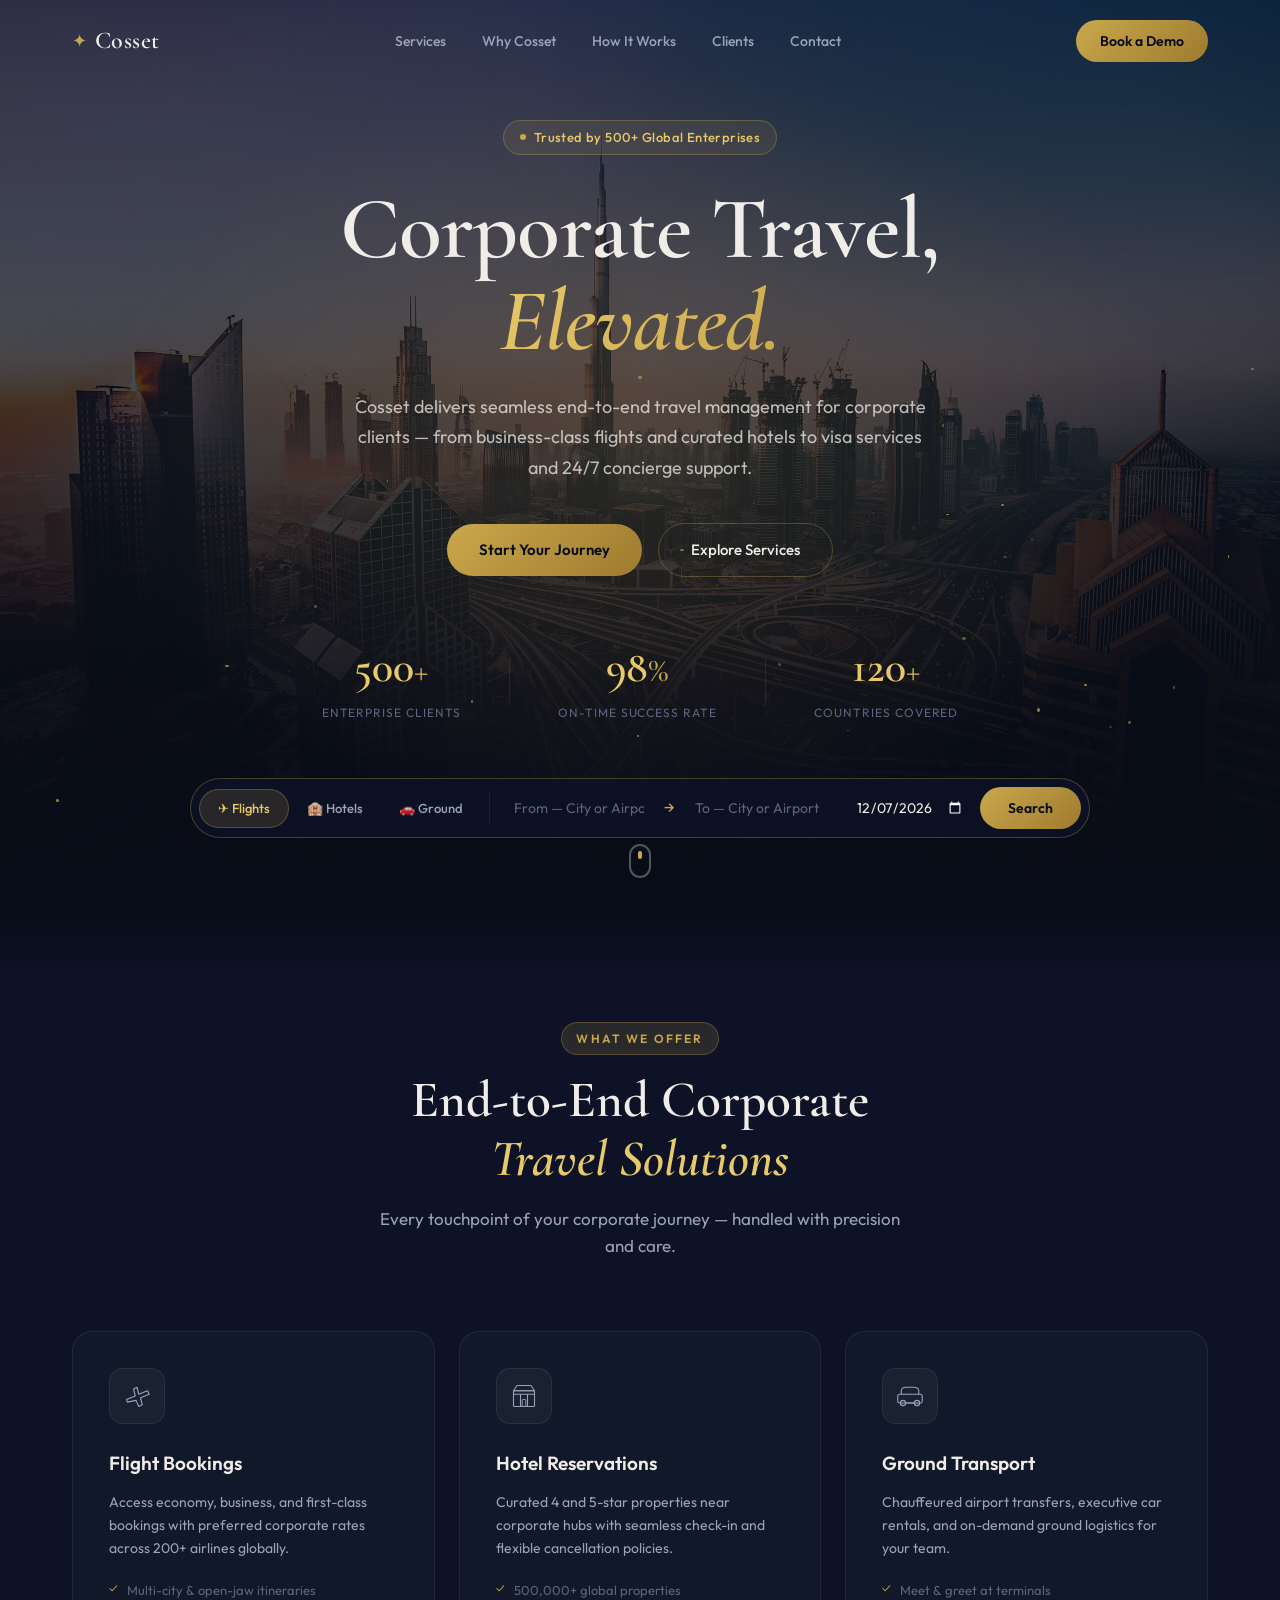
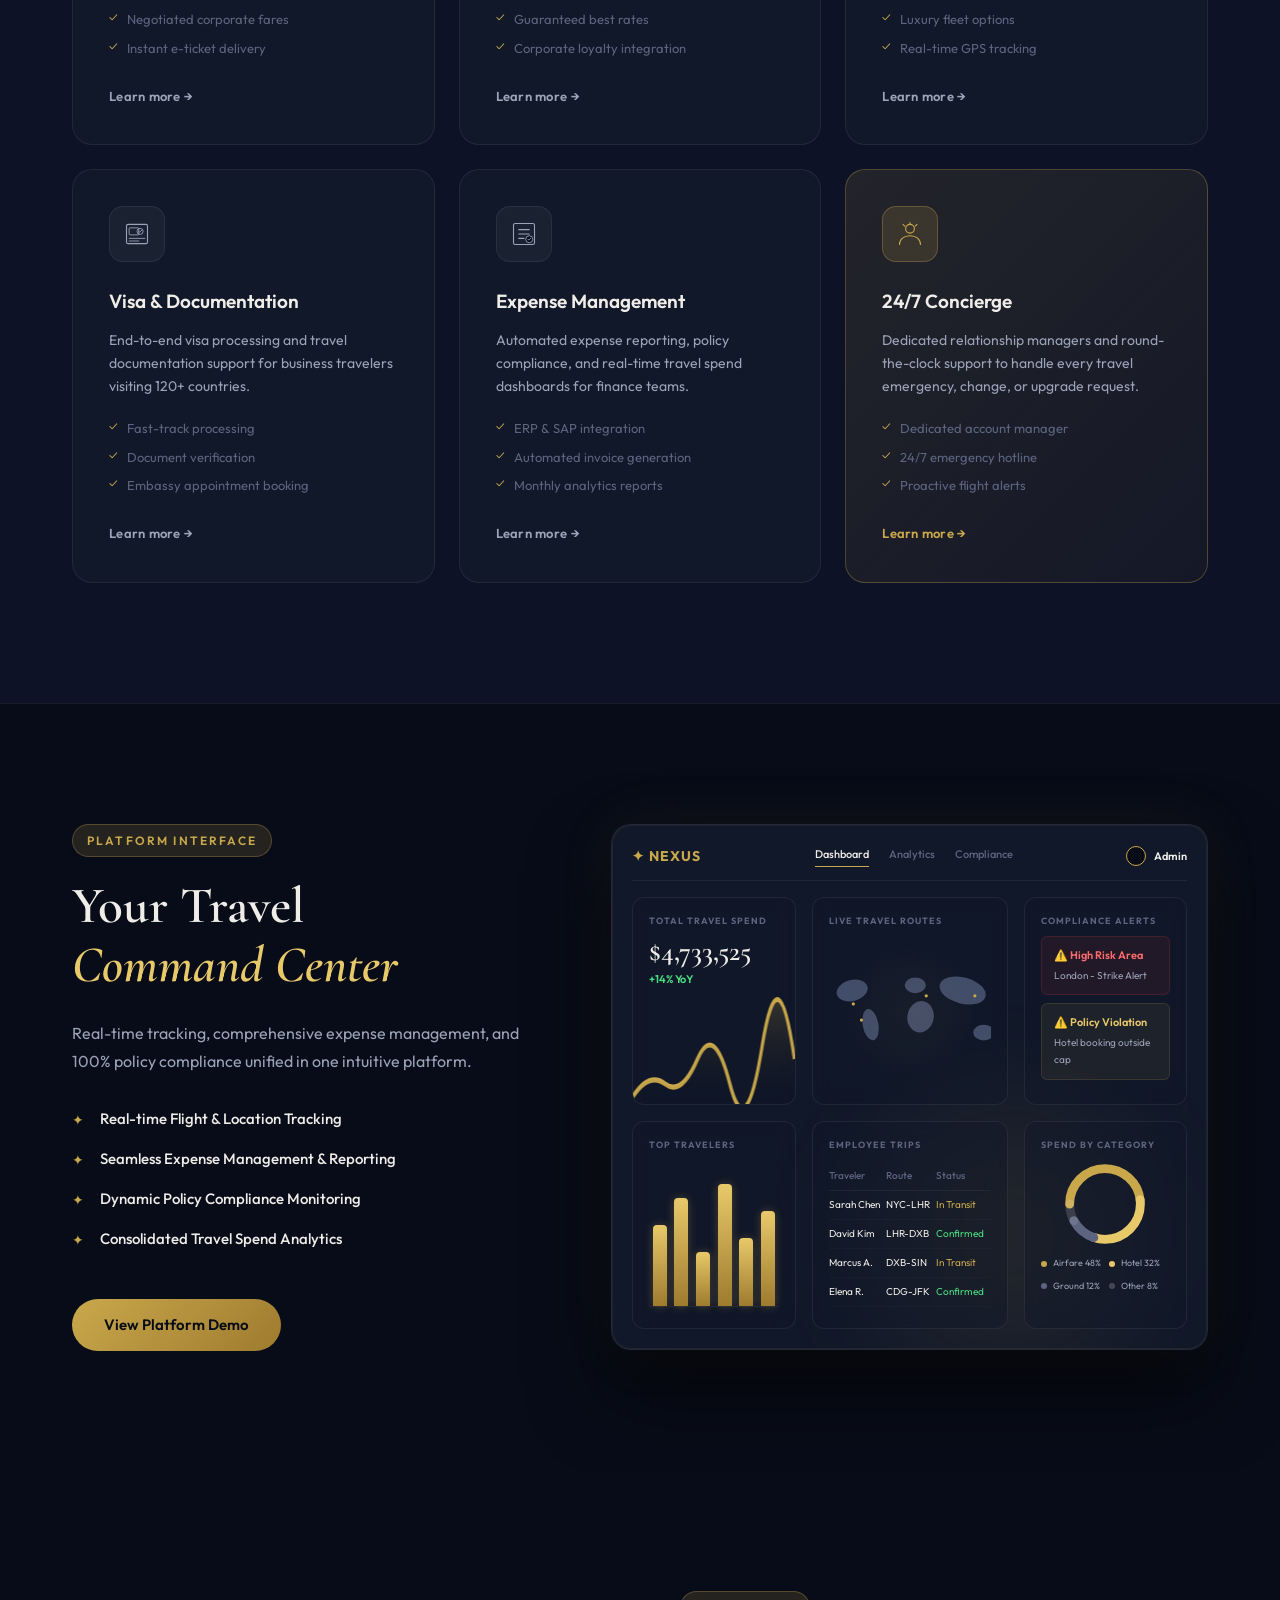
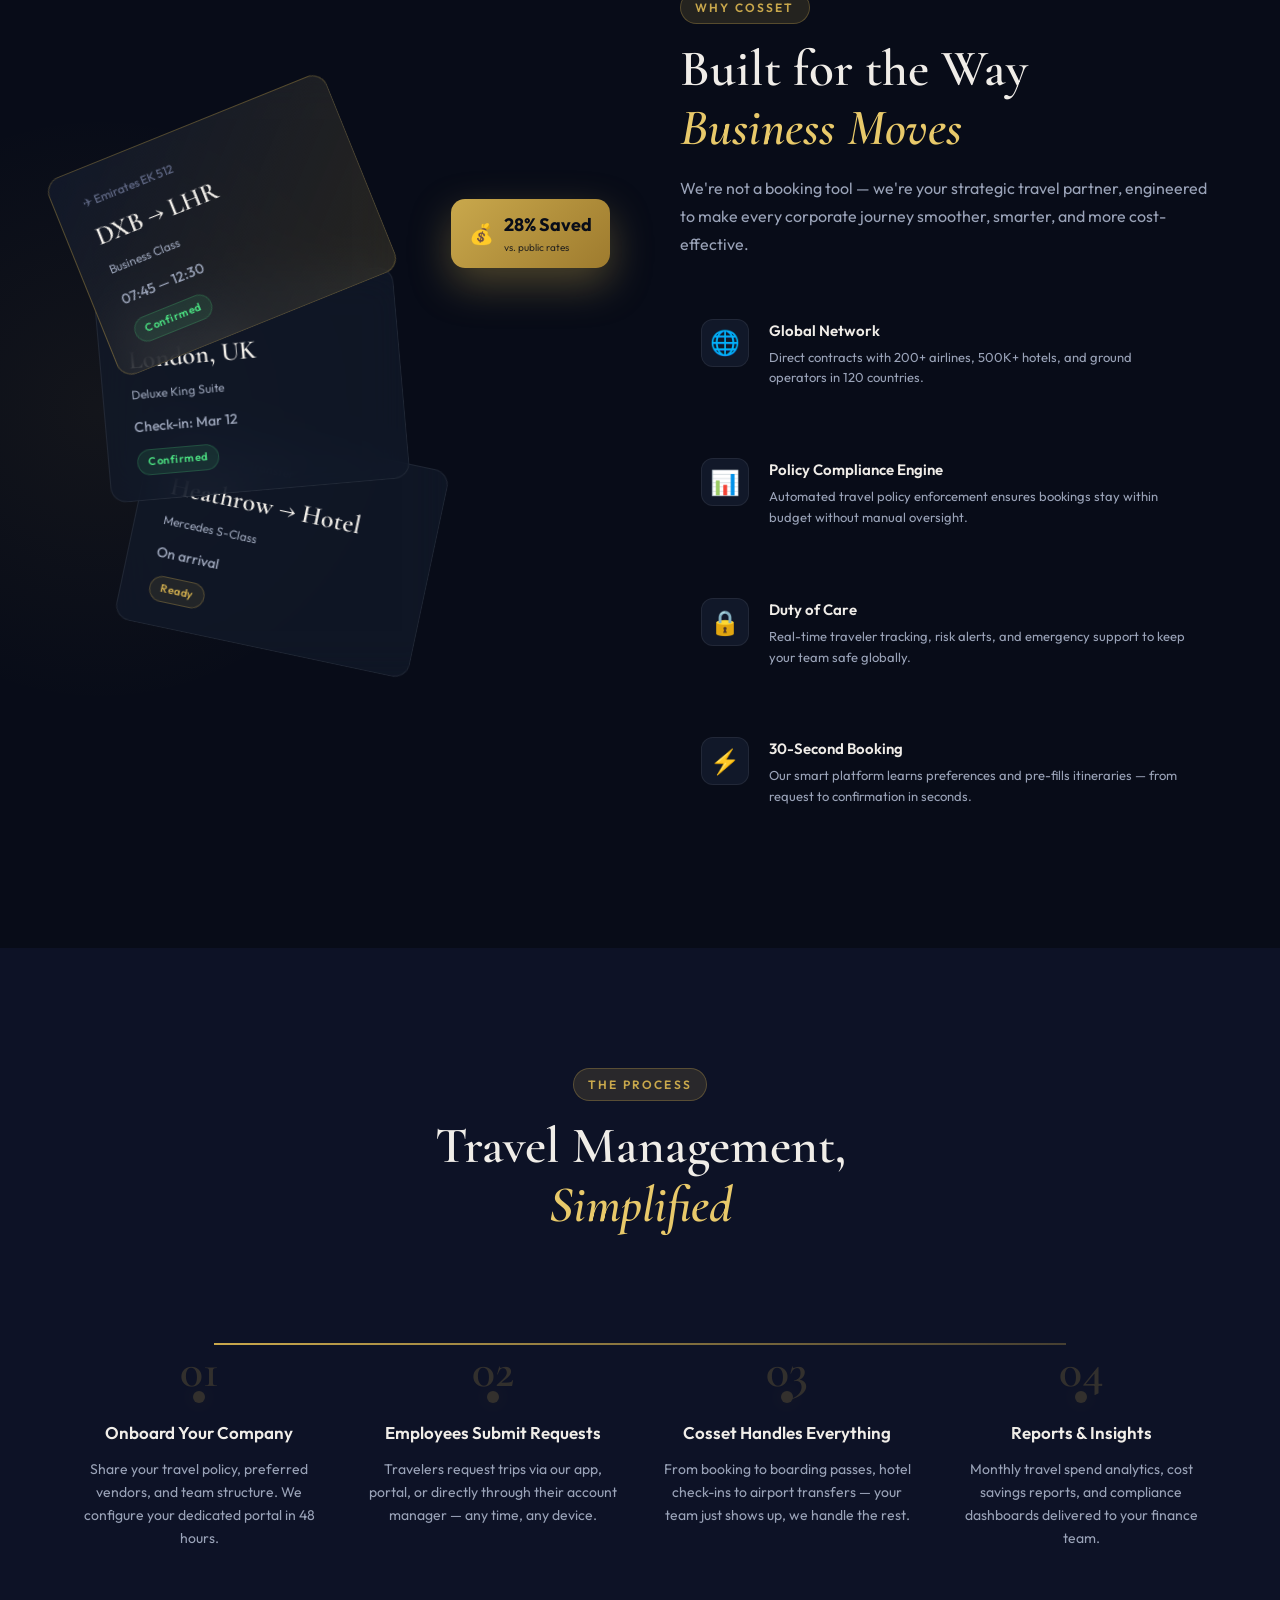
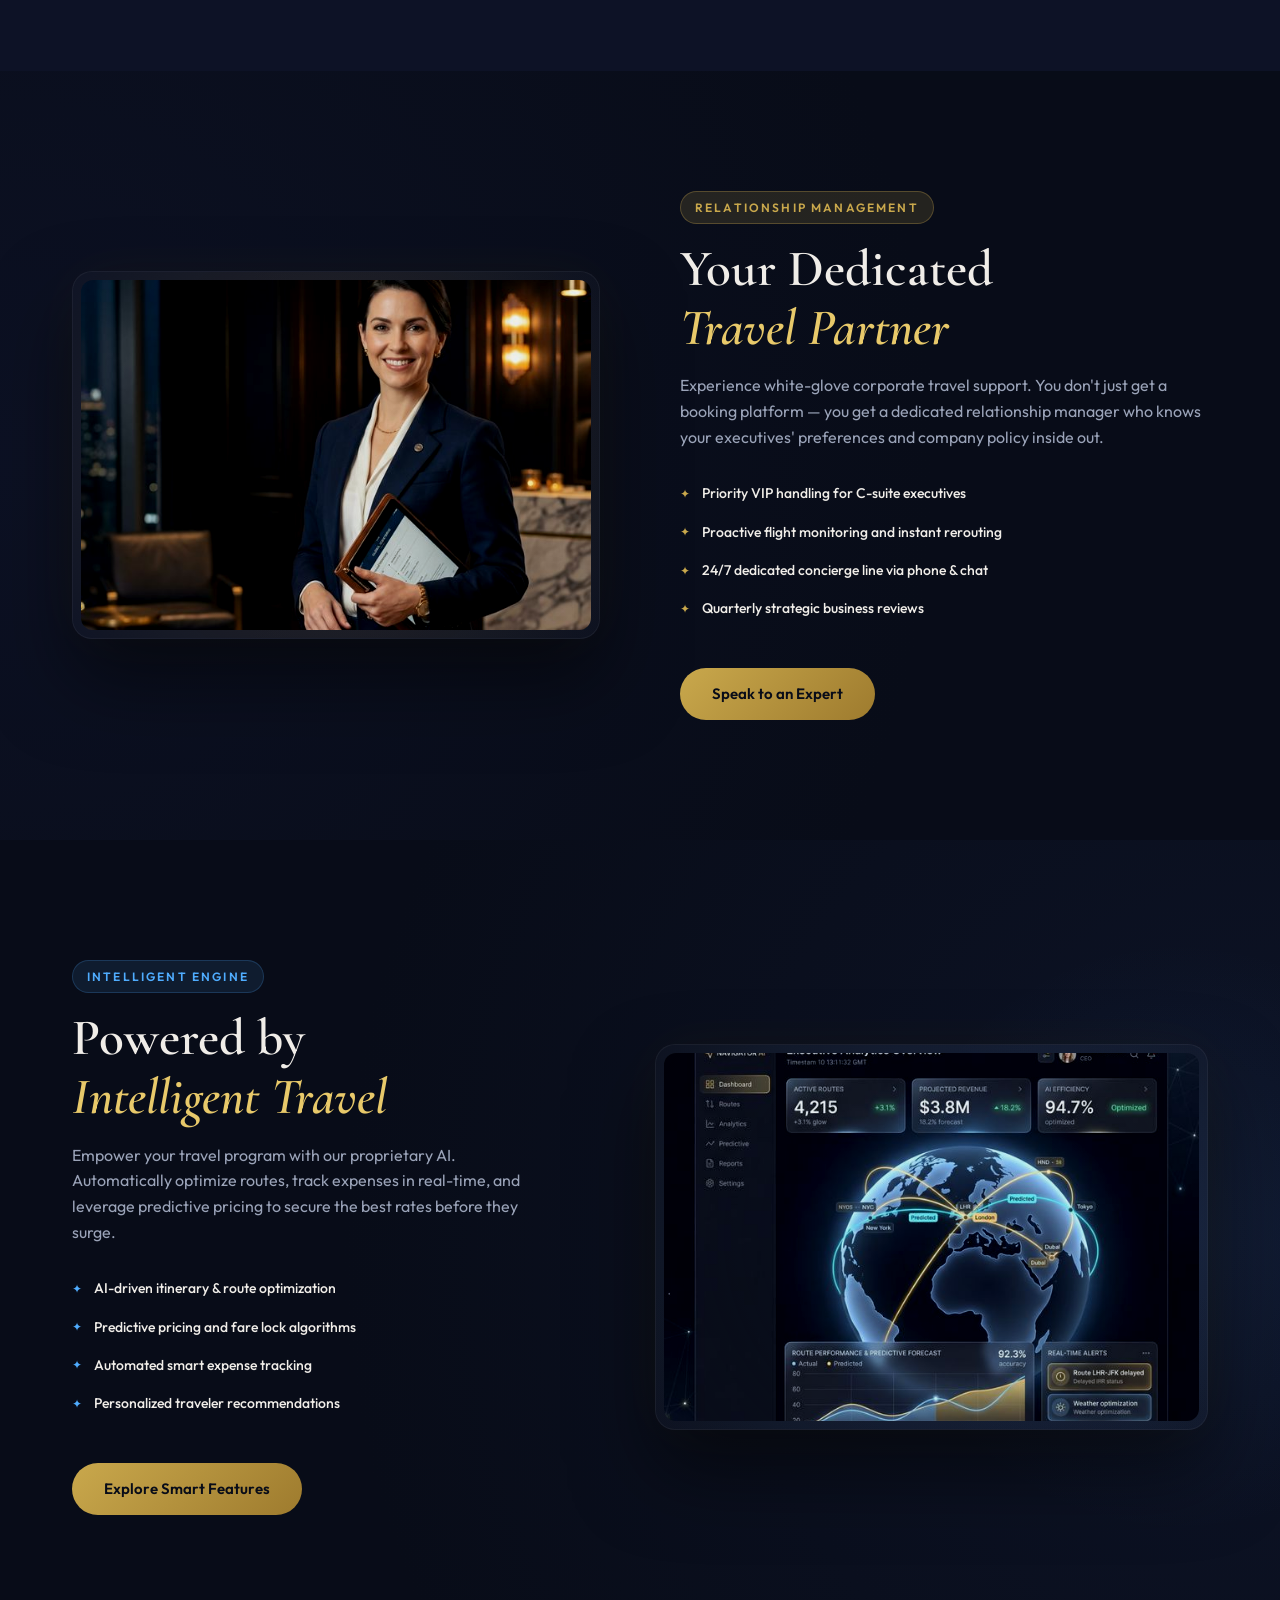
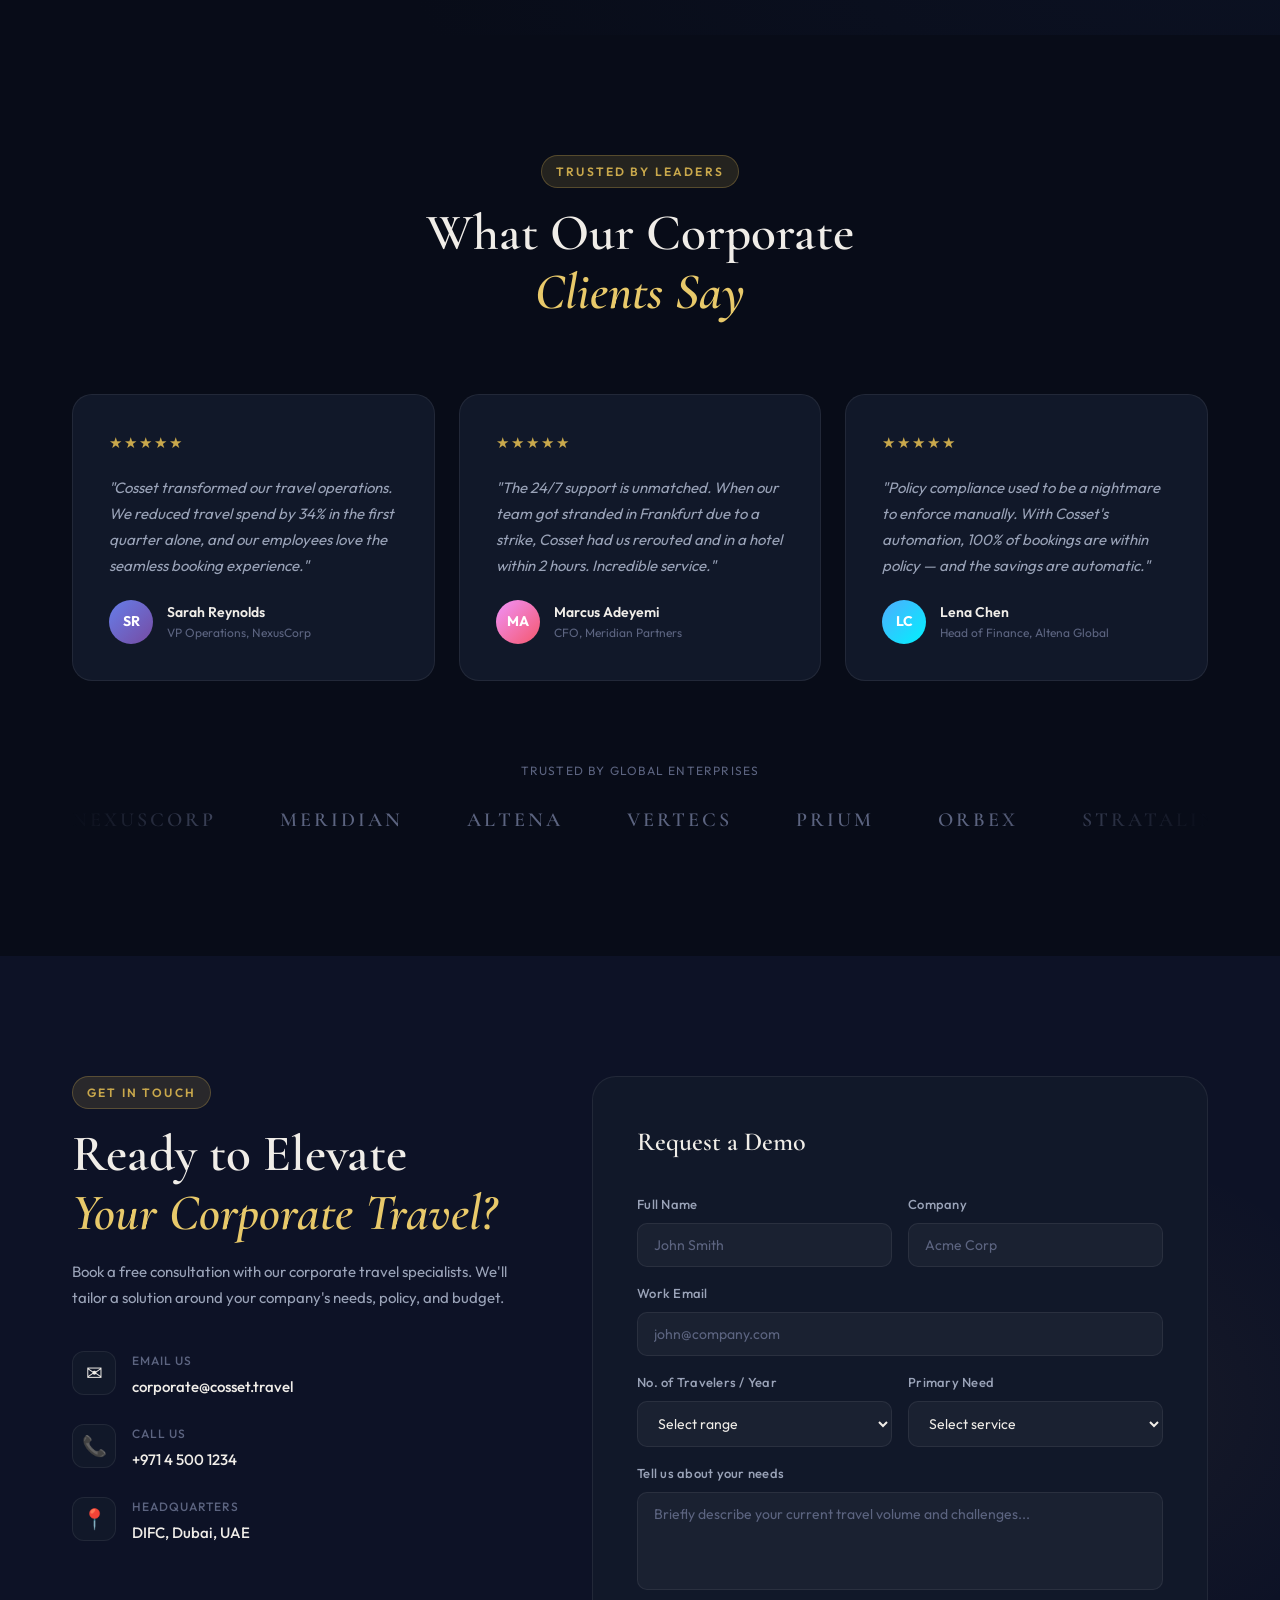
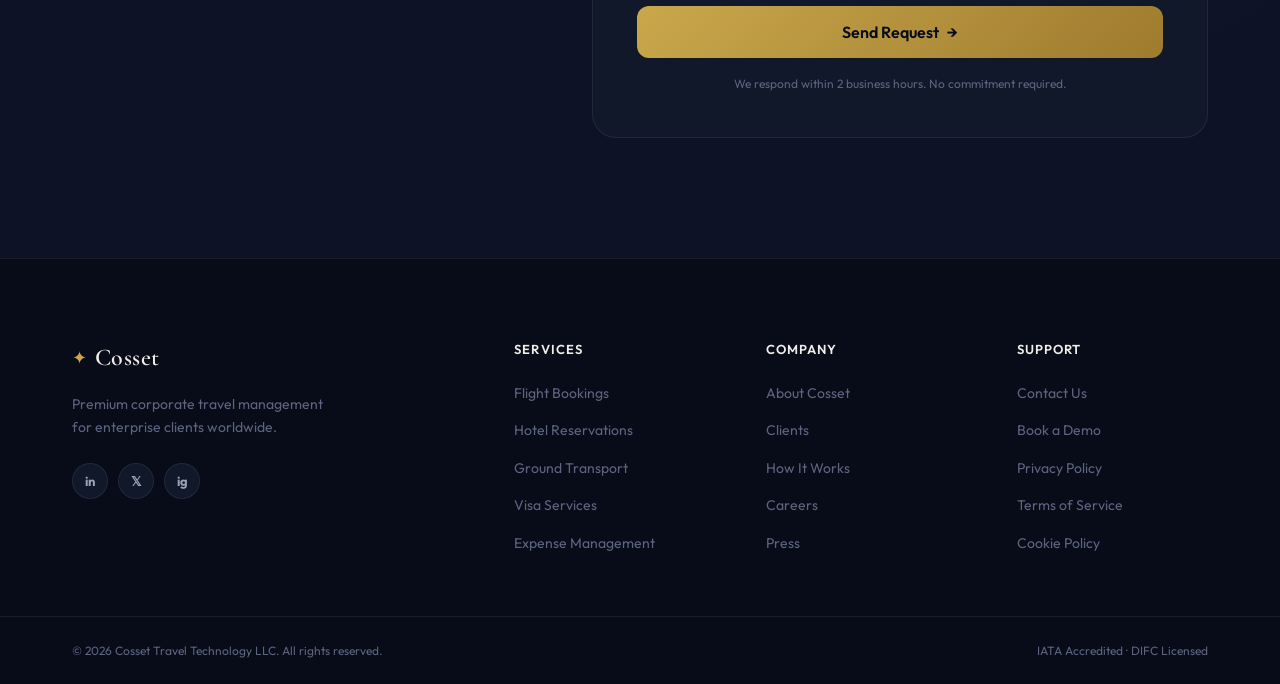
==== commit b9154609: "feat: complete luxury dashboard, AI features, account manager, and styling enhancements" ====
--- a/index.html
+++ b/index.html
@@ -1,24 +1,31 @@
 <!DOCTYPE html>
 <html lang="en">
+
 <head>
   <meta charset="UTF-8" />
   <meta name="viewport" content="width=device-width, initial-scale=1.0" />
   <title>Cosset — Premium Corporate Travel Management</title>
-  <meta name="description" content="Cosset offers premium end-to-end corporate travel management — flights, hotels, ground transport, and visa services tailored for enterprise clients worldwide." />
-  <meta name="keywords" content="corporate travel, business travel, flight booking, hotel booking, travel management, visa services" />
+  <meta name="description"
+    content="Cosset offers premium end-to-end corporate travel management — flights, hotels, ground transport, and visa services tailored for enterprise clients worldwide." />
+  <meta name="keywords"
+    content="corporate travel, business travel, flight booking, hotel booking, travel management, visa services" />
 
   <!-- Open Graph -->
   <meta property="og:title" content="Cosset — Premium Corporate Travel Management" />
-  <meta property="og:description" content="Seamless, luxury corporate travel solutions for enterprise clients worldwide." />
+  <meta property="og:description"
+    content="Seamless, luxury corporate travel solutions for enterprise clients worldwide." />
   <meta property="og:type" content="website" />
 
   <!-- Fonts -->
   <link rel="preconnect" href="https://fonts.googleapis.com" />
   <link rel="preconnect" href="https://fonts.gstatic.com" crossorigin />
-  <link href="https://fonts.googleapis.com/css2?family=Outfit:wght@300;400;500;600;700;800&family=Cormorant+Garamond:ital,wght@0,400;0,600;1,400;1,600&display=swap" rel="stylesheet" />
+  <link
+    href="https://fonts.googleapis.com/css2?family=Outfit:wght@300;400;500;600;700;800&family=Cormorant+Garamond:ital,wght@0,400;0,600;1,400;1,600&display=swap"
+    rel="stylesheet" />
 
   <link rel="stylesheet" href="css/style.css" />
 </head>
+
 <body>
 
   <!-- ===================== NAVIGATION ===================== -->
@@ -45,7 +52,7 @@
   <!-- ===================== HERO ===================== -->
   <section class="hero" id="home">
     <div class="hero-bg">
-      <img src="assets/hero-bg.png" alt="Corporate jet flying over city at golden hour" class="hero-img" />
+      <img src="david-rodrigo-Fr6zexbmjmc-unsplash.jpg" alt="Night skyline" class="hero-img" />
       <div class="hero-overlay"></div>
     </div>
 
@@ -62,7 +69,8 @@
         <em>Elevated.</em>
       </h1>
       <p class="hero-subtitle fade-up" data-delay="200">
-        Cosset delivers seamless end-to-end travel management for corporate clients — from business-class flights and curated hotels to visa services and 24/7 concierge support.
+        Cosset delivers seamless end-to-end travel management for corporate clients — from business-class flights and
+        curated hotels to visa services and 24/7 concierge support.
       </p>
       <div class="hero-actions fade-up" data-delay="300">
         <a href="#contact" class="btn-primary" id="hero-cta-primary">Start Your Journey</a>
@@ -100,7 +108,9 @@
     </div>
 
     <a href="#services" class="scroll-indicator" id="scroll-down" aria-label="Scroll to services">
-      <div class="scroll-mouse"><div class="scroll-dot"></div></div>
+      <div class="scroll-mouse">
+        <div class="scroll-dot"></div>
+      </div>
     </a>
   </section>
 
@@ -117,11 +127,13 @@
         <div class="service-card fade-up" data-delay="0" id="service-flights">
           <div class="service-icon">
             <svg viewBox="0 0 64 64" fill="none" xmlns="http://www.w3.org/2000/svg">
-              <path d="M56 20L36 28L32 12L24 16L28 32L8 40L10 46L30 42L36 56L44 52L40 36L60 28L56 20Z" stroke="currentColor" stroke-width="2.5" stroke-linejoin="round"/>
+              <path d="M56 20L36 28L32 12L24 16L28 32L8 40L10 46L30 42L36 56L44 52L40 36L60 28L56 20Z"
+                stroke="currentColor" stroke-width="2.5" stroke-linejoin="round" />
             </svg>
           </div>
           <h3 class="service-title">Flight Bookings</h3>
-          <p class="service-desc">Access economy, business, and first-class bookings with preferred corporate rates across 200+ airlines globally.</p>
+          <p class="service-desc">Access economy, business, and first-class bookings with preferred corporate rates
+            across 200+ airlines globally.</p>
           <ul class="service-features">
             <li>Multi-city & open-jaw itineraries</li>
             <li>Negotiated corporate fares</li>
@@ -133,13 +145,15 @@
         <div class="service-card fade-up" data-delay="100" id="service-hotels">
           <div class="service-icon">
             <svg viewBox="0 0 64 64" fill="none" xmlns="http://www.w3.org/2000/svg">
-              <rect x="8" y="20" width="48" height="36" rx="2" stroke="currentColor" stroke-width="2.5"/>
-              <path d="M8 28H56M24 28V56M40 28V56M16 8H48L56 20H8L16 8Z" stroke="currentColor" stroke-width="2.5" stroke-linejoin="round"/>
-              <rect x="28" y="40" width="8" height="16" rx="1" stroke="currentColor" stroke-width="2"/>
+              <rect x="8" y="20" width="48" height="36" rx="2" stroke="currentColor" stroke-width="2.5" />
+              <path d="M8 28H56M24 28V56M40 28V56M16 8H48L56 20H8L16 8Z" stroke="currentColor" stroke-width="2.5"
+                stroke-linejoin="round" />
+              <rect x="28" y="40" width="8" height="16" rx="1" stroke="currentColor" stroke-width="2" />
             </svg>
           </div>
           <h3 class="service-title">Hotel Reservations</h3>
-          <p class="service-desc">Curated 4 and 5-star properties near corporate hubs with seamless check-in and flexible cancellation policies.</p>
+          <p class="service-desc">Curated 4 and 5-star properties near corporate hubs with seamless check-in and
+            flexible cancellation policies.</p>
           <ul class="service-features">
             <li>500,000+ global properties</li>
             <li>Guaranteed best rates</li>
@@ -151,15 +165,17 @@
         <div class="service-card fade-up" data-delay="200" id="service-ground">
           <div class="service-icon">
             <svg viewBox="0 0 64 64" fill="none" xmlns="http://www.w3.org/2000/svg">
-              <rect x="4" y="28" width="56" height="20" rx="4" stroke="currentColor" stroke-width="2.5"/>
-              <path d="M12 28V20C12 16 16 12 24 12H40C48 12 52 16 52 20V28" stroke="currentColor" stroke-width="2.5" stroke-linejoin="round"/>
-              <circle cx="16" cy="48" r="6" stroke="currentColor" stroke-width="2.5"/>
-              <circle cx="48" cy="48" r="6" stroke="currentColor" stroke-width="2.5"/>
-              <path d="M22 48H42" stroke="currentColor" stroke-width="2.5"/>
+              <rect x="4" y="28" width="56" height="20" rx="4" stroke="currentColor" stroke-width="2.5" />
+              <path d="M12 28V20C12 16 16 12 24 12H40C48 12 52 16 52 20V28" stroke="currentColor" stroke-width="2.5"
+                stroke-linejoin="round" />
+              <circle cx="16" cy="48" r="6" stroke="currentColor" stroke-width="2.5" />
+              <circle cx="48" cy="48" r="6" stroke="currentColor" stroke-width="2.5" />
+              <path d="M22 48H42" stroke="currentColor" stroke-width="2.5" />
             </svg>
           </div>
           <h3 class="service-title">Ground Transport</h3>
-          <p class="service-desc">Chauffeured airport transfers, executive car rentals, and on-demand ground logistics for your team.</p>
+          <p class="service-desc">Chauffeured airport transfers, executive car rentals, and on-demand ground logistics
+            for your team.</p>
           <ul class="service-features">
             <li>Meet & greet at terminals</li>
             <li>Luxury fleet options</li>
@@ -171,15 +187,17 @@
         <div class="service-card fade-up" data-delay="300" id="service-visa">
           <div class="service-icon">
             <svg viewBox="0 0 64 64" fill="none" xmlns="http://www.w3.org/2000/svg">
-              <rect x="8" y="10" width="48" height="44" rx="4" stroke="currentColor" stroke-width="2.5"/>
-              <rect x="14" y="18" width="22" height="16" rx="2" stroke="currentColor" stroke-width="2"/>
-              <path d="M14 42H50M14 48H36" stroke="currentColor" stroke-width="2" stroke-linecap="round"/>
-              <circle cx="39" cy="26" r="7" stroke="currentColor" stroke-width="2"/>
-              <path d="M36 26L38 28L43 23" stroke="currentColor" stroke-width="2" stroke-linecap="round" stroke-linejoin="round"/>
+              <rect x="8" y="10" width="48" height="44" rx="4" stroke="currentColor" stroke-width="2.5" />
+              <rect x="14" y="18" width="22" height="16" rx="2" stroke="currentColor" stroke-width="2" />
+              <path d="M14 42H50M14 48H36" stroke="currentColor" stroke-width="2" stroke-linecap="round" />
+              <circle cx="39" cy="26" r="7" stroke="currentColor" stroke-width="2" />
+              <path d="M36 26L38 28L43 23" stroke="currentColor" stroke-width="2" stroke-linecap="round"
+                stroke-linejoin="round" />
             </svg>
           </div>
           <h3 class="service-title">Visa & Documentation</h3>
-          <p class="service-desc">End-to-end visa processing and travel documentation support for business travelers visiting 120+ countries.</p>
+          <p class="service-desc">End-to-end visa processing and travel documentation support for business travelers
+            visiting 120+ countries.</p>
           <ul class="service-features">
             <li>Fast-track processing</li>
             <li>Document verification</li>
@@ -191,14 +209,16 @@
         <div class="service-card fade-up" data-delay="400" id="service-expense">
           <div class="service-icon">
             <svg viewBox="0 0 64 64" fill="none" xmlns="http://www.w3.org/2000/svg">
-              <rect x="8" y="8" width="48" height="48" rx="4" stroke="currentColor" stroke-width="2.5"/>
-              <path d="M20 32H44M20 22H44M20 42H32" stroke="currentColor" stroke-width="2.5" stroke-linecap="round"/>
-              <circle cx="44" cy="44" r="8" fill="var(--bg-primary)" stroke="currentColor" stroke-width="2"/>
-              <path d="M41 44L43 46L47 42" stroke="currentColor" stroke-width="2" stroke-linecap="round" stroke-linejoin="round"/>
+              <rect x="8" y="8" width="48" height="48" rx="4" stroke="currentColor" stroke-width="2.5" />
+              <path d="M20 32H44M20 22H44M20 42H32" stroke="currentColor" stroke-width="2.5" stroke-linecap="round" />
+              <circle cx="44" cy="44" r="8" fill="var(--bg-primary)" stroke="currentColor" stroke-width="2" />
+              <path d="M41 44L43 46L47 42" stroke="currentColor" stroke-width="2" stroke-linecap="round"
+                stroke-linejoin="round" />
             </svg>
           </div>
           <h3 class="service-title">Expense Management</h3>
-          <p class="service-desc">Automated expense reporting, policy compliance, and real-time travel spend dashboards for finance teams.</p>
+          <p class="service-desc">Automated expense reporting, policy compliance, and real-time travel spend dashboards
+            for finance teams.</p>
           <ul class="service-features">
             <li>ERP & SAP integration</li>
             <li>Automated invoice generation</li>
@@ -210,13 +230,16 @@
         <div class="service-card service-card--cta fade-up" data-delay="500" id="service-concierge">
           <div class="service-icon service-icon--gold">
             <svg viewBox="0 0 64 64" fill="none" xmlns="http://www.w3.org/2000/svg">
-              <circle cx="32" cy="20" r="10" stroke="currentColor" stroke-width="2.5"/>
-              <path d="M8 56C8 44 18 36 32 36C46 36 56 44 56 56" stroke="currentColor" stroke-width="2.5" stroke-linecap="round"/>
-              <path d="M44 14L48 10M20 14L16 10M32 10V6" stroke="currentColor" stroke-width="2.5" stroke-linecap="round"/>
+              <circle cx="32" cy="20" r="10" stroke="currentColor" stroke-width="2.5" />
+              <path d="M8 56C8 44 18 36 32 36C46 36 56 44 56 56" stroke="currentColor" stroke-width="2.5"
+                stroke-linecap="round" />
+              <path d="M44 14L48 10M20 14L16 10M32 10V6" stroke="currentColor" stroke-width="2.5"
+                stroke-linecap="round" />
             </svg>
           </div>
           <h3 class="service-title">24/7 Concierge</h3>
-          <p class="service-desc">Dedicated relationship managers and round-the-clock support to handle every travel emergency, change, or upgrade request.</p>
+          <p class="service-desc">Dedicated relationship managers and round-the-clock support to handle every travel
+            emergency, change, or upgrade request.</p>
           <ul class="service-features">
             <li>Dedicated account manager</li>
             <li>24/7 emergency hotline</li>
@@ -226,6 +249,177 @@
         </div>
 
       </div>
+    </div>
+  </section>
+
+  <!-- ===================== COMMAND CENTER ===================== -->
+  <section class="command-center" id="command-center">
+    <div class="container command-container">
+      <div class="command-content fade-up" data-delay="0">
+        <span class="section-tag">Platform Interface</span>
+        <h2 class="section-title">Your Travel<br /><em>Command Center</em></h2>
+        <p class="command-lead">Real-time tracking, comprehensive expense management, and 100% policy compliance unified
+          in one intuitive platform.</p>
+        <ul class="command-features">
+          <li>Real-time Flight & Location Tracking</li>
+          <li>Seamless Expense Management & Reporting</li>
+          <li>Dynamic Policy Compliance Monitoring</li>
+          <li>Consolidated Travel Spend Analytics</li>
+        </ul>
+        <a href="#demo" class="btn-primary" id="command-cta">View Platform Demo</a>
+      </div>
+      <div class="command-visual fade-up" data-delay="150">
+        <div class="dashboard-wrapper live-dashboard">
+          <div class="dashboard-glow"></div>
+
+          <div class="ld-header">
+            <div class="ld-logo"><span>✦</span> NEXUS</div>
+            <div class="ld-nav">
+              <span class="active">Dashboard</span>
+              <span>Analytics</span>
+              <span>Compliance</span>
+            </div>
+            <div class="ld-user">
+              <div class="ld-avatar"></div>
+              <span>Admin</span>
+            </div>
+          </div>
+
+          <div class="ld-grid">
+            <div class="ld-card ld-card-spend float-1">
+              <div class="ld-card-title">TOTAL TRAVEL SPEND</div>
+              <div class="ld-val">$<span class="ld-count-up" data-target="4812500">0</span></div>
+              <div class="ld-trend">+14% YoY</div>
+              <svg class="ld-line-svg" viewBox="0 0 100 30" preserveAspectRatio="none">
+                <path class="ld-line-path" d="M0,25 Q10,15 20,20 T40,10 T60,20 T80,5 T100,10" fill="none"
+                  stroke="var(--gold)" stroke-width="2" />
+                <path class="ld-line-fill" d="M0,25 Q10,15 20,20 T40,10 T60,20 T80,5 T100,10 L100,30 L0,30 Z"
+                  fill="url(#goldGrad)" opacity="0.2" />
+                <defs>
+                  <linearGradient id="goldGrad" x1="0" y1="0" x2="0" y2="1">
+                    <stop offset="0%" stop-color="var(--gold)" />
+                    <stop offset="100%" stop-color="transparent" />
+                  </linearGradient>
+                </defs>
+              </svg>
+            </div>
+
+            <div class="ld-card ld-card-map float-2">
+              <div class="ld-card-title">LIVE TRAVEL ROUTES</div>
+              <div class="ld-map-container">
+                <svg class="ld-map-routes" viewBox="0 0 200 100">
+                  <path class="route-line" d="M30,40 Q80,10 120,30" />
+                  <path class="route-line delay-1" d="M120,30 Q160,50 180,30" />
+                  <path class="route-line delay-2" d="M40,60 Q80,20 120,30" />
+                  <circle class="pulse-dot" cx="30" cy="40" r="2" />
+                  <circle class="pulse-dot delay-1" cx="120" cy="30" r="2" />
+                  <circle class="pulse-dot delay-2" cx="180" cy="30" r="2" />
+                  <circle class="pulse-dot" cx="40" cy="60" r="2" />
+                </svg>
+              </div>
+            </div>
+
+            <div class="ld-card ld-card-alerts float-3">
+              <div class="ld-card-title">COMPLIANCE ALERTS</div>
+              <div class="ld-alert ld-alert-danger">
+                <div>⚠️ High Risk Area</div>
+                <span>London - Strike Alert</span>
+              </div>
+              <div class="ld-alert ld-alert-warn">
+                <div>⚠️ Policy Violation</div>
+                <span>Hotel booking outside cap</span>
+              </div>
+            </div>
+
+            <div class="ld-card ld-card-bars float-1">
+              <div class="ld-card-title">TOP TRAVELERS</div>
+              <div class="ld-bars">
+                <div class="ld-bar-col">
+                  <div class="ld-bar" style="--target-h: 60%;"></div>
+                </div>
+                <div class="ld-bar-col">
+                  <div class="ld-bar" style="--target-h: 80%;"></div>
+                </div>
+                <div class="ld-bar-col">
+                  <div class="ld-bar" style="--target-h: 40%;"></div>
+                </div>
+                <div class="ld-bar-col">
+                  <div class="ld-bar" style="--target-h: 90%;"></div>
+                </div>
+                <div class="ld-bar-col">
+                  <div class="ld-bar" style="--target-h: 50%;"></div>
+                </div>
+                <div class="ld-bar-col">
+                  <div class="ld-bar" style="--target-h: 70%;"></div>
+                </div>
+              </div>
+            </div>
+
+            <!-- Employee Trip Overview Table -->
+            <div class="ld-card ld-card-table float-2">
+              <div class="ld-card-title">EMPLOYEE TRIPS</div>
+              <div class="ld-table-container">
+                <table class="ld-table">
+                  <tr>
+                    <th>Traveler</th>
+                    <th>Route</th>
+                    <th>Status</th>
+                  </tr>
+                  <tr>
+                    <td>Sarah Chen</td>
+                    <td>NYC-LHR</td>
+                    <td class="status-transit">In Transit</td>
+                  </tr>
+                  <tr>
+                    <td>David Kim</td>
+                    <td>LHR-DXB</td>
+                    <td class="status-confirmed">Confirmed</td>
+                  </tr>
+                  <tr>
+                    <td>Marcus A.</td>
+                    <td>DXB-SIN</td>
+                    <td class="status-transit">In Transit</td>
+                  </tr>
+                  <tr>
+                    <td>Elena R.</td>
+                    <td>CDG-JFK</td>
+                    <td class="status-confirmed">Confirmed</td>
+                  </tr>
+                </table>
+              </div>
+            </div>
+
+            <!-- Spend by Category Donut Chart -->
+            <div class="ld-card ld-card-donut float-3">
+              <div class="ld-card-title">SPEND BY CATEGORY</div>
+              <div class="ld-donut-wrapper">
+                <svg viewBox="0 0 36 36" class="ld-donut-svg">
+                  <path class="donut-ring"
+                    d="M18 2.0845 a 15.9155 15.9155 0 0 1 0 31.831 a 15.9155 15.9155 0 0 1 0 -31.831" />
+                  <path class="donut-segment donut-seg-1" stroke-dasharray="0, 100" style="--target-dash: 48;"
+                    d="M18 2.0845 a 15.9155 15.9155 0 0 1 0 31.831 a 15.9155 15.9155 0 0 1 0 -31.831" />
+                  <path class="donut-segment donut-seg-2" stroke-dasharray="0, 100" stroke-dashoffset="-48"
+                    style="--target-dash: 32;"
+                    d="M18 2.0845 a 15.9155 15.9155 0 0 1 0 31.831 a 15.9155 15.9155 0 0 1 0 -31.831" />
+                  <path class="donut-segment donut-seg-3" stroke-dasharray="0, 100" stroke-dashoffset="-80"
+                    style="--target-dash: 12;"
+                    d="M18 2.0845 a 15.9155 15.9155 0 0 1 0 31.831 a 15.9155 15.9155 0 0 1 0 -31.831" />
+                  <path class="donut-segment donut-seg-4" stroke-dasharray="0, 100" stroke-dashoffset="-92"
+                    style="--target-dash: 8;"
+                    d="M18 2.0845 a 15.9155 15.9155 0 0 1 0 31.831 a 15.9155 15.9155 0 0 1 0 -31.831" />
+                </svg>
+              </div>
+              <div class="ld-donut-legend">
+                <div><i style="background:var(--gold)"></i> Airfare 48%</div>
+                <div><i style="background:var(--gold-light)"></i> Hotel 32%</div>
+                <div><i style="background:var(--text-muted)"></i> Ground 12%</div>
+                <div><i style="background:rgba(255,255,255,0.2)"></i> Other 8%</div>
+              </div>
+            </div>
+          </div>
+        </div>
+      </div>
+    </div>
     </div>
   </section>
 
@@ -268,7 +462,8 @@
       <div class="why-content fade-up" data-delay="100">
         <span class="section-tag">Why Cosset</span>
         <h2 class="section-title">Built for the Way<br /><em>Business Moves</em></h2>
-        <p class="why-lead">We're not a booking tool — we're your strategic travel partner, engineered to make every corporate journey smoother, smarter, and more cost-effective.</p>
+        <p class="why-lead">We're not a booking tool — we're your strategic travel partner, engineered to make every
+          corporate journey smoother, smarter, and more cost-effective.</p>
         <div class="why-points">
           <div class="why-point" id="why-point-1">
             <div class="why-point-icon">🌐</div>
@@ -295,7 +490,8 @@
             <div class="why-point-icon">⚡</div>
             <div>
               <h4>30-Second Booking</h4>
-              <p>Our smart platform learns preferences and pre-fills itineraries — from request to confirmation in seconds.</p>
+              <p>Our smart platform learns preferences and pre-fills itineraries — from request to confirmation in
+                seconds.</p>
             </div>
           </div>
         </div>
@@ -316,31 +512,89 @@
           <div class="step-number">01</div>
           <div class="step-content">
             <h3>Onboard Your Company</h3>
-            <p>Share your travel policy, preferred vendors, and team structure. We configure your dedicated portal in 48 hours.</p>
+            <p>Share your travel policy, preferred vendors, and team structure. We configure your dedicated portal in 48
+              hours.</p>
           </div>
         </div>
         <div class="step fade-up" data-delay="150" id="step-2">
           <div class="step-number">02</div>
           <div class="step-content">
             <h3>Employees Submit Requests</h3>
-            <p>Travelers request trips via our app, portal, or directly through their account manager — any time, any device.</p>
+            <p>Travelers request trips via our app, portal, or directly through their account manager — any time, any
+              device.</p>
           </div>
         </div>
         <div class="step fade-up" data-delay="300" id="step-3">
           <div class="step-number">03</div>
           <div class="step-content">
             <h3>Cosset Handles Everything</h3>
-            <p>From booking to boarding passes, hotel check-ins to airport transfers — your team just shows up, we handle the rest.</p>
+            <p>From booking to boarding passes, hotel check-ins to airport transfers — your team just shows up, we
+              handle the rest.</p>
           </div>
         </div>
         <div class="step fade-up" data-delay="450" id="step-4">
           <div class="step-number">04</div>
           <div class="step-content">
             <h3>Reports & Insights</h3>
-            <p>Monthly travel spend analytics, cost savings reports, and compliance dashboards delivered to your finance team.</p>
-          </div>
-        </div>
-      </div>
+            <p>Monthly travel spend analytics, cost savings reports, and compliance dashboards delivered to your finance
+              team.</p>
+          </div>
+        </div>
+      </div>
+    </div>
+  </section>
+
+  <!-- ===================== ACCOUNT MANAGER ===================== -->
+  <section class="account-manager" id="account-manager">
+    <div class="container am-container">
+      <div class="am-visual fade-up">
+        <div class="am-image-wrapper">
+          <img src="assets/account-manager.png" alt="Dedicated Corporate Travel Concierge" class="am-img" />
+          <div class="am-glow"></div>
+        </div>
+      </div>
+      <div class="am-content fade-up" data-delay="150">
+        <span class="section-tag">Relationship Management</span>
+        <h2 class="section-title">Your Dedicated<br /><em>Travel Partner</em></h2>
+        <p class="am-lead">Experience white-glove corporate travel support. You don't just get a booking platform — you
+          get a dedicated relationship manager who knows your executives' preferences and company policy inside out.</p>
+        <ul class="am-features">
+          <li><span class="am-check">✦</span> Priority VIP handling for C-suite executives</li>
+          <li><span class="am-check">✦</span> Proactive flight monitoring and instant rerouting</li>
+          <li><span class="am-check">✦</span> 24/7 dedicated concierge line via phone & chat</li>
+          <li><span class="am-check">✦</span> Quarterly strategic business reviews</li>
+        </ul>
+        <a href="#contact" class="btn-primary am-cta">Speak to an Expert</a>
+      </div>
+    </div>
+  </section>
+
+  <!-- ===================== AI SMART TRAVEL ===================== -->
+  <section class="ai-smart" id="ai-smart">
+    <div class="why-bg-decoration ai-bg-decoration"></div>
+    <div class="container am-container ai-container">
+
+      <div class="am-content ai-content fade-up">
+        <span class="section-tag section-tag-blue">Intelligent Engine</span>
+        <h2 class="section-title">Powered by<br /><em>Intelligent Travel</em></h2>
+        <p class="am-lead">Empower your travel program with our proprietary AI. Automatically optimize routes, track
+          expenses in real-time, and leverage predictive pricing to secure the best rates before they surge.</p>
+        <ul class="am-features ai-features">
+          <li><span class="ai-check">✦</span> AI-driven itinerary & route optimization</li>
+          <li><span class="ai-check">✦</span> Predictive pricing and fare lock algorithms</li>
+          <li><span class="ai-check">✦</span> Automated smart expense tracking</li>
+          <li><span class="ai-check">✦</span> Personalized traveler recommendations</li>
+        </ul>
+        <a href="#demo" class="btn-primary am-cta" id="btn-open-ai-modal">Explore Smart Features</a>
+      </div>
+
+      <div class="am-visual ai-visual fade-up" data-delay="150">
+        <div class="am-image-wrapper">
+          <img src="assets/ai-dashboard.png" alt="AI Powered Smart Travel Dashboard" class="am-img ai-img" />
+          <div class="am-glow ai-glow"></div>
+        </div>
+      </div>
+
     </div>
   </section>
 
@@ -354,7 +608,8 @@
       <div class="testimonials-grid">
         <div class="testimonial-card fade-up" data-delay="0" id="testimonial-1">
           <div class="testimonial-stars">★★★★★</div>
-          <p class="testimonial-text">"Cosset transformed our travel operations. We reduced travel spend by 34% in the first quarter alone, and our employees love the seamless booking experience."</p>
+          <p class="testimonial-text">"Cosset transformed our travel operations. We reduced travel spend by 34% in the
+            first quarter alone, and our employees love the seamless booking experience."</p>
           <div class="testimonial-author">
             <div class="author-avatar" style="background: linear-gradient(135deg, #667eea, #764ba2);">SR</div>
             <div>
@@ -365,7 +620,8 @@
         </div>
         <div class="testimonial-card fade-up" data-delay="100" id="testimonial-2">
           <div class="testimonial-stars">★★★★★</div>
-          <p class="testimonial-text">"The 24/7 support is unmatched. When our team got stranded in Frankfurt due to a strike, Cosset had us rerouted and in a hotel within 2 hours. Incredible service."</p>
+          <p class="testimonial-text">"The 24/7 support is unmatched. When our team got stranded in Frankfurt due to a
+            strike, Cosset had us rerouted and in a hotel within 2 hours. Incredible service."</p>
           <div class="testimonial-author">
             <div class="author-avatar" style="background: linear-gradient(135deg, #f093fb, #f5576c);">MA</div>
             <div>
@@ -376,7 +632,8 @@
         </div>
         <div class="testimonial-card fade-up" data-delay="200" id="testimonial-3">
           <div class="testimonial-stars">★★★★★</div>
-          <p class="testimonial-text">"Policy compliance used to be a nightmare to enforce manually. With Cosset's automation, 100% of bookings are within policy — and the savings are automatic."</p>
+          <p class="testimonial-text">"Policy compliance used to be a nightmare to enforce manually. With Cosset's
+            automation, 100% of bookings are within policy — and the savings are automatic."</p>
           <div class="testimonial-author">
             <div class="author-avatar" style="background: linear-gradient(135deg, #4facfe, #00f2fe);">LC</div>
             <div>
@@ -421,7 +678,8 @@
       <div class="contact-info fade-up">
         <span class="section-tag">Get In Touch</span>
         <h2 class="section-title">Ready to Elevate<br /><em>Your Corporate Travel?</em></h2>
-        <p class="contact-lead">Book a free consultation with our corporate travel specialists. We'll tailor a solution around your company's needs, policy, and budget.</p>
+        <p class="contact-lead">Book a free consultation with our corporate travel specialists. We'll tailor a solution
+          around your company's needs, policy, and budget.</p>
         <div class="contact-details">
           <div class="contact-detail" id="contact-email">
             <span class="contact-icon">✉</span>
@@ -488,7 +746,8 @@
           </div>
           <div class="form-group">
             <label for="field-message">Tell us about your needs</label>
-            <textarea id="field-message" rows="4" placeholder="Briefly describe your current travel volume and challenges..."></textarea>
+            <textarea id="field-message" rows="4"
+              placeholder="Briefly describe your current travel volume and challenges..."></textarea>
           </div>
           <button type="submit" class="btn-primary btn-full" id="form-submit">
             <span class="btn-text">Send Request</span>
@@ -559,6 +818,43 @@
     </div>
   </footer>
 
+  <!-- ===================== AI MODAL ===================== -->
+  <div class="ai-modal-overlay" id="ai-modal">
+    <div class="ai-modal-content">
+      <button class="ai-modal-close" id="ai-modal-close">✕</button>
+
+      <div class="ai-modal-visual">
+        <img src="assets/ai-dashboard.png" alt="AI Dashboard Preview" class="ai-modal-img" />
+        <div class="ai-modal-glow"></div>
+      </div>
+
+      <div class="ai-modal-body">
+        <span class="section-tag section-tag-blue">Intelligent Early Access</span>
+        <h3 class="ai-modal-title">Unlock Predictive Power</h3>
+        <p class="ai-modal-desc">Upgrade your corporate travel program with Cosset's proprietary AI engine. Secure early
+          access to predictive pricing, automated compliance, and real-time itinerary optimization.</p>
+
+        <div class="ai-modal-features">
+          <div class="ai-mf-item">
+            <span class="ai-mf-icon">⚡</span>
+            <span>Up to 24% additional savings</span>
+          </div>
+          <div class="ai-mf-item">
+            <span class="ai-mf-icon">🛡️</span>
+            <span>100% automated policy locking</span>
+          </div>
+          <div class="ai-mf-item">
+            <span class="ai-mf-icon">📈</span>
+            <span>Real-time CO2 analytics</span>
+          </div>
+        </div>
+
+        <a href="#contact" class="btn-primary ai-modal-cta" id="ai-modal-cta-btn">Book AI Demo</a>
+      </div>
+    </div>
+  </div>
+
   <script src="js/main.js"></script>
 </body>
-</html>
+
+</html>
--- a/css/style.css
+++ b/css/style.css
@@ -16,10 +16,10 @@
   --text-primary: #F0EDE8;
   --text-secondary: #9AA3B8;
   --text-muted: #5C6480;
-  --border: rgba(255,255,255,0.07);
+  --border: rgba(255, 255, 255, 0.07);
   --border-gold: rgba(201, 168, 76, 0.3);
-  --glass-bg: rgba(255,255,255,0.04);
-  --glass-border: rgba(255,255,255,0.1);
+  --glass-bg: rgba(255, 255, 255, 0.04);
+  --glass-border: rgba(255, 255, 255, 0.1);
   --success: #4ade80;
 
   /* Typography */
@@ -36,9 +36,18 @@
 }
 
 /* ---- Reset & Base ---- */
-*, *::before, *::after { box-sizing: border-box; margin: 0; padding: 0; }
-
-html { scroll-behavior: smooth; font-size: 16px; }
+*,
+*::before,
+*::after {
+  box-sizing: border-box;
+  margin: 0;
+  padding: 0;
+}
+
+html {
+  scroll-behavior: smooth;
+  font-size: 16px;
+}
 
 body {
   font-family: var(--font-sans);
@@ -49,18 +58,38 @@
   -webkit-font-smoothing: antialiased;
 }
 
-img { display: block; max-width: 100%; }
-
-a { text-decoration: none; color: inherit; }
-
-ul { list-style: none; }
-
-::selection { background: var(--gold); color: var(--bg-primary); }
+img {
+  display: block;
+  max-width: 100%;
+}
+
+a {
+  text-decoration: none;
+  color: inherit;
+}
+
+ul {
+  list-style: none;
+}
+
+::selection {
+  background: var(--gold);
+  color: var(--bg-primary);
+}
 
 /* ---- Scrollbar ---- */
-::-webkit-scrollbar { width: 6px; }
-::-webkit-scrollbar-track { background: var(--bg-primary); }
-::-webkit-scrollbar-thumb { background: var(--gold-dark); border-radius: 3px; }
+::-webkit-scrollbar {
+  width: 6px;
+}
+
+::-webkit-scrollbar-track {
+  background: var(--bg-primary);
+}
+
+::-webkit-scrollbar-thumb {
+  background: var(--gold-dark);
+  border-radius: 3px;
+}
 
 /* ---- Container ---- */
 .container {
@@ -97,13 +126,30 @@
   transition: opacity 0.3s;
 }
 
-.btn-primary:hover::before { opacity: 1; }
-.btn-primary:hover { transform: translateY(-2px); box-shadow: 0 16px 40px rgba(201, 168, 76, 0.35); }
-.btn-primary:active { transform: translateY(0); }
-
-.btn-primary span { position: relative; }
-
-.btn-full { width: 100%; justify-content: center; border-radius: 12px; padding: 16px; font-size: 16px; }
+.btn-primary:hover::before {
+  opacity: 1;
+}
+
+.btn-primary:hover {
+  transform: translateY(-2px);
+  box-shadow: 0 16px 40px rgba(201, 168, 76, 0.35);
+}
+
+.btn-primary:active {
+  transform: translateY(0);
+}
+
+.btn-primary span {
+  position: relative;
+}
+
+.btn-full {
+  width: 100%;
+  justify-content: center;
+  border-radius: 12px;
+  padding: 16px;
+  font-size: 16px;
+}
 
 .btn-ghost {
   display: inline-flex;
@@ -139,7 +185,10 @@
   white-space: nowrap;
 }
 
-.btn-nav:hover { transform: translateY(-1px); box-shadow: 0 8px 24px rgba(201, 168, 76, 0.3); }
+.btn-nav:hover {
+  transform: translateY(-1px);
+  box-shadow: 0 8px 24px rgba(201, 168, 76, 0.3);
+}
 
 /* ---- Section Utilities ---- */
 .section-tag {
@@ -199,7 +248,9 @@
    ============================================================ */
 .navbar {
   position: fixed;
-  top: 0; left: 0; right: 0;
+  top: 0;
+  left: 0;
+  right: 0;
   z-index: 1000;
   padding: 20px 0;
   transition: all 0.4s var(--ease);
@@ -236,8 +287,13 @@
 }
 
 @keyframes spin-slow {
-  from { transform: rotate(0deg); }
-  to { transform: rotate(360deg); }
+  from {
+    transform: rotate(0deg);
+  }
+
+  to {
+    transform: rotate(360deg);
+  }
 }
 
 .logo-text {
@@ -267,7 +323,9 @@
 .nav-link::after {
   content: '';
   position: absolute;
-  bottom: -4px; left: 0; right: 0;
+  bottom: -4px;
+  left: 0;
+  right: 0;
   height: 1px;
   background: var(--gold);
   transform: scaleX(0);
@@ -275,8 +333,13 @@
   transform-origin: left;
 }
 
-.nav-link:hover { color: var(--text-primary); }
-.nav-link:hover::after { transform: scaleX(1); }
+.nav-link:hover {
+  color: var(--text-primary);
+}
+
+.nav-link:hover::after {
+  transform: scaleX(1);
+}
 
 .hamburger {
   display: none;
@@ -329,13 +392,9 @@
 .hero-overlay {
   position: absolute;
   inset: 0;
-  background: linear-gradient(
-    to bottom,
-    rgba(8, 12, 24, 0.3) 0%,
-    rgba(8, 12, 24, 0.1) 40%,
-    rgba(8, 12, 24, 0.7) 80%,
-    rgba(8, 12, 24, 1) 100%
-  );
+  background:
+    radial-gradient(ellipse at 50% 50%, rgba(201, 168, 76, 0.15) 0%, transparent 60%),
+    linear-gradient(to bottom, rgba(4, 25, 70, 0.6) 0%, rgba(4, 20, 50, 0.4) 40%, rgba(8, 12, 24, 0.9) 80%, rgba(8, 12, 24, 1) 100%);
 }
 
 /* Particles */
@@ -358,10 +417,24 @@
 }
 
 @keyframes float-particle {
-  0% { opacity: 0; transform: translateY(0) scale(0); }
-  20% { opacity: 0.8; transform: translateY(-20px) scale(1); }
-  80% { opacity: 0.4; }
-  100% { opacity: 0; transform: translateY(-120px) scale(0.5); }
+  0% {
+    opacity: 0;
+    transform: translateY(0) scale(0);
+  }
+
+  20% {
+    opacity: 0.8;
+    transform: translateY(-20px) scale(1);
+  }
+
+  80% {
+    opacity: 0.4;
+  }
+
+  100% {
+    opacity: 0;
+    transform: translateY(-120px) scale(0.5);
+  }
 }
 
 .hero-content {
@@ -396,8 +469,17 @@
 }
 
 @keyframes pulse-dot {
-  0%, 100% { opacity: 1; transform: scale(1); }
-  50% { opacity: 0.5; transform: scale(0.8); }
+
+  0%,
+  100% {
+    opacity: 1;
+    transform: scale(1);
+  }
+
+  50% {
+    opacity: 0.5;
+    transform: scale(0.8);
+  }
 }
 
 .hero-title {
@@ -455,7 +537,7 @@
   line-height: 1;
 }
 
-.stat > span:nth-child(2) {
+.stat>span:nth-child(2) {
   font-family: var(--font-display);
   font-size: 36px;
   color: var(--gold);
@@ -494,6 +576,14 @@
   padding: 8px;
   width: min(900px, calc(100% - 64px));
   flex-wrap: nowrap;
+}
+
+.hero-search.fade-up {
+  transform: translate(-50%, 30px);
+}
+
+.hero-search.fade-up.visible {
+  transform: translate(-50%, 0);
 }
 
 .search-tab {
@@ -514,7 +604,9 @@
   border: 1px solid var(--border-gold);
 }
 
-.search-tab:hover:not(.active) { color: var(--text-primary); }
+.search-tab:hover:not(.active) {
+  color: var(--text-primary);
+}
 
 .search-divider {
   width: 1px;
@@ -536,7 +628,9 @@
   min-width: 0;
 }
 
-.search-input::placeholder { color: var(--text-muted); }
+.search-input::placeholder {
+  color: var(--text-muted);
+}
 
 .search-input.search-date {
   flex: 0 0 140px;
@@ -565,7 +659,10 @@
   flex-shrink: 0;
 }
 
-.search-btn:hover { transform: scale(1.04); box-shadow: 0 8px 24px rgba(201, 168, 76, 0.35); }
+.search-btn:hover {
+  transform: scale(1.04);
+  box-shadow: 0 8px 24px rgba(201, 168, 76, 0.35);
+}
 
 /* Scroll indicator */
 .scroll-indicator {
@@ -578,14 +675,21 @@
 }
 
 @keyframes bounce-scroll {
-  0%, 100% { transform: translateX(-50%) translateY(0); }
-  50% { transform: translateX(-50%) translateY(6px); }
+
+  0%,
+  100% {
+    transform: translateX(-50%) translateY(0);
+  }
+
+  50% {
+    transform: translateX(-50%) translateY(6px);
+  }
 }
 
 .scroll-mouse {
   width: 22px;
   height: 34px;
-  border: 2px solid rgba(255,255,255,0.3);
+  border: 2px solid rgba(255, 255, 255, 0.3);
   border-radius: 12px;
   display: flex;
   justify-content: center;
@@ -601,8 +705,15 @@
 }
 
 @keyframes scroll-dot {
-  0% { opacity: 1; transform: translateY(0); }
-  100% { opacity: 0; transform: translateY(12px); }
+  0% {
+    opacity: 1;
+    transform: translateY(0);
+  }
+
+  100% {
+    opacity: 0;
+    transform: translateY(12px);
+  }
 }
 
 /* ============================================================
@@ -617,7 +728,9 @@
 .services::before {
   content: '';
   position: absolute;
-  top: -1px; left: 0; right: 0;
+  top: -1px;
+  left: 0;
+  right: 0;
   height: 80px;
   background: linear-gradient(to bottom, var(--bg-primary), transparent);
 }
@@ -642,7 +755,9 @@
 .service-card::before {
   content: '';
   position: absolute;
-  top: 0; left: 0; right: 0;
+  top: 0;
+  left: 0;
+  right: 0;
   height: 2px;
   background: linear-gradient(90deg, transparent, var(--gold), transparent);
   opacity: 0;
@@ -653,10 +768,12 @@
   background: var(--bg-card-hover);
   border-color: var(--border-gold);
   transform: translateY(-6px);
-  box-shadow: 0 24px 64px rgba(0,0,0,0.4), 0 0 40px rgba(201, 168, 76, 0.06);
-}
-
-.service-card:hover::before { opacity: 1; }
+  box-shadow: 0 24px 64px rgba(0, 0, 0, 0.4), 0 0 40px rgba(201, 168, 76, 0.06);
+}
+
+.service-card:hover::before {
+  opacity: 1;
+}
 
 .service-card--cta {
   background: linear-gradient(135deg, rgba(201, 168, 76, 0.12), rgba(201, 168, 76, 0.04));
@@ -667,7 +784,7 @@
   width: 56px;
   height: 56px;
   border-radius: 14px;
-  background: rgba(255,255,255,0.04);
+  background: rgba(255, 255, 255, 0.04);
   border: 1px solid var(--border);
   display: flex;
   align-items: center;
@@ -677,7 +794,10 @@
   transition: all 0.3s;
 }
 
-.service-icon svg { width: 28px; height: 28px; }
+.service-icon svg {
+  width: 28px;
+  height: 28px;
+}
 
 .service-card:hover .service-icon {
   background: var(--gold-glow);
@@ -735,8 +855,597 @@
   transition: color 0.2s;
 }
 
-.service-link:hover { color: var(--gold-light); }
-.service-link--gold { color: var(--gold) !important; }
+.service-link:hover {
+  color: var(--gold-light);
+}
+
+.service-link--gold {
+  color: var(--gold) !important;
+}
+
+/* ============================================================
+   COMMAND CENTER SECTION
+   ============================================================ */
+.command-center {
+  padding: var(--section-pad) 0;
+  background: var(--bg-primary);
+  position: relative;
+  overflow: hidden;
+  border-top: 1px solid var(--border);
+}
+
+.command-container {
+  display: grid;
+  grid-template-columns: 1fr 1.3fr;
+  gap: 80px;
+  align-items: center;
+}
+
+.command-content .section-tag {
+  margin-bottom: 20px;
+}
+
+.command-content .section-title {
+  text-align: left;
+  margin-bottom: 24px;
+}
+
+.command-lead {
+  font-size: 16px;
+  color: var(--text-secondary);
+  line-height: 1.75;
+  margin-bottom: 32px;
+}
+
+.command-features {
+  display: flex;
+  flex-direction: column;
+  gap: 16px;
+  margin-bottom: 48px;
+}
+
+.command-features li {
+  font-size: 15px;
+  color: var(--text-primary);
+  padding-left: 28px;
+  position: relative;
+  font-weight: 500;
+}
+
+.command-features li::before {
+  content: '✦';
+  position: absolute;
+  left: 0;
+  color: var(--gold);
+  font-size: 14px;
+  top: 2px;
+}
+
+.command-visual {
+  position: relative;
+}
+
+.dashboard-wrapper {
+  position: relative;
+  border-radius: 20px;
+  background: rgba(17, 24, 41, 0.4);
+  border: 1px solid var(--border);
+  box-shadow: 0 40px 80px rgba(0, 0, 0, 0.6), 0 0 60px rgba(201, 168, 76, 0.08);
+  overflow: hidden;
+}
+
+.dashboard-wrapper::after {
+  content: '';
+  position: absolute;
+  inset: 0;
+  border-radius: 20px;
+  border: 1px solid var(--border-gold);
+  opacity: 0.3;
+  pointer-events: none;
+}
+
+.dashboard-img {
+  width: 100%;
+  height: auto;
+  display: block;
+}
+
+.dashboard-glow {
+  position: absolute;
+  top: 40%;
+  right: 0%;
+  width: 400px;
+  height: 400px;
+  background: radial-gradient(circle, rgba(201, 168, 76, 0.12) 0%, transparent 70%);
+  pointer-events: none;
+  z-index: -1;
+  filter: blur(40px);
+}
+
+/* ============================================================
+   LIVE DASHBOARD (ANIMATED)
+   ============================================================ */
+.live-dashboard {
+  background: var(--bg-card);
+  padding: 20px;
+  display: flex;
+  flex-direction: column;
+  gap: 16px;
+  min-height: 480px;
+  position: relative;
+  z-index: 1;
+}
+
+.ld-header {
+  display: flex;
+  justify-content: space-between;
+  align-items: center;
+  padding-bottom: 12px;
+  border-bottom: 1px solid var(--border);
+  font-size: 11px;
+}
+
+.ld-logo {
+  color: var(--gold);
+  font-weight: 700;
+  font-size: 14px;
+  letter-spacing: 1px;
+  display: flex;
+  align-items: center;
+  gap: 4px;
+}
+
+.ld-nav {
+  display: flex;
+  gap: 20px;
+  color: var(--text-muted);
+  font-weight: 500;
+}
+
+.ld-nav .active {
+  color: var(--text-primary);
+  border-bottom: 1px solid var(--gold);
+  padding-bottom: 2px;
+}
+
+.ld-user {
+  display: flex;
+  align-items: center;
+  gap: 8px;
+  color: var(--text-primary);
+  font-weight: 600;
+}
+
+.ld-avatar {
+  width: 20px;
+  height: 20px;
+  background: var(--bg-primary);
+  border-radius: 50%;
+  border: 1px solid var(--gold);
+}
+
+.ld-grid {
+  display: grid;
+  grid-template-columns: 1fr 1.2fr 1fr;
+  grid-template-rows: 1fr 1fr;
+  gap: 16px;
+  flex: 1;
+}
+
+.ld-card {
+  background: rgba(17, 24, 41, 0.4);
+  border: 1px solid var(--border);
+  border-radius: 12px;
+  padding: 16px;
+  position: relative;
+  overflow: hidden;
+  backdrop-filter: blur(8px);
+  -webkit-backdrop-filter: blur(8px);
+  display: flex;
+  flex-direction: column;
+  transition: all 0.3s;
+}
+
+.ld-card:hover {
+  background: rgba(17, 24, 41, 0.7);
+  border-color: var(--border-gold);
+  box-shadow: 0 4px 24px rgba(201, 168, 76, 0.12);
+  transform: translateY(-2px);
+}
+
+.ld-card-title {
+  font-size: 9px;
+  font-weight: 700;
+  letter-spacing: 1px;
+  color: var(--text-muted);
+  margin-bottom: 8px;
+}
+
+/* Animations */
+@keyframes floatY {
+
+  0%,
+  100% {
+    transform: translateY(0);
+  }
+
+  50% {
+    transform: translateY(-4px);
+  }
+}
+
+.float-1 {
+  animation: floatY 4s ease-in-out infinite;
+}
+
+.float-2 {
+  animation: floatY 5s ease-in-out infinite reverse;
+}
+
+.float-3 {
+  animation: floatY 3.5s ease-in-out infinite 1s;
+}
+
+/* Spend Card */
+.ld-card-spend {
+  grid-column: 1;
+  grid-row: 1;
+  justify-content: flex-start;
+  padding-bottom: 50px;
+}
+
+.ld-val {
+  font-family: var(--font-display);
+  font-size: 28px;
+  font-weight: 600;
+  color: var(--text-primary);
+  line-height: 1.1;
+  margin-bottom: 4px;
+  position: relative;
+  z-index: 2;
+}
+
+.ld-trend {
+  font-size: 11px;
+  color: var(--success);
+  font-weight: 600;
+  position: relative;
+  z-index: 2;
+}
+
+.ld-line-svg {
+  position: absolute;
+  bottom: -5px;
+  left: 0;
+  width: 100%;
+  height: 75px;
+  z-index: 1;
+  overflow: visible;
+}
+
+.ld-line-path {
+  stroke-dasharray: 200;
+  stroke-dashoffset: 200;
+  animation: drawLine 2s ease-out forwards 0.5s;
+  opacity: 0;
+}
+
+.ld-line-fill {
+  opacity: 0;
+  animation: fadeIn 1s ease-out forwards 2.5s;
+}
+
+@keyframes drawLine {
+  0% {
+    opacity: 1;
+    stroke-dashoffset: 200;
+  }
+
+  100% {
+    opacity: 1;
+    stroke-dashoffset: 0;
+  }
+}
+
+@keyframes fadeIn {
+  to {
+    opacity: 0.2;
+  }
+}
+
+/* Map Card */
+.ld-card-map {
+  grid-column: 2;
+  grid-row: 1;
+  display: flex;
+  flex-direction: column;
+}
+
+.ld-map-container {
+  position: relative;
+  width: 100%;
+  height: 100%;
+  flex: 1;
+  overflow: hidden;
+  display: flex;
+  align-items: center;
+  justify-content: center;
+  background: url('../assets/map-bg-dark.svg') no-repeat center/130%;
+}
+
+.ld-map-container::before {
+  content: '';
+  position: absolute;
+  inset: 0;
+  background: radial-gradient(circle, rgba(201, 168, 76, 0.05) 0%, transparent 60%);
+  pointer-events: none;
+}
+
+.ld-map-routes {
+  width: 100%;
+  height: 100%;
+  overflow: visible;
+}
+
+.route-line {
+  fill: none;
+  stroke: var(--gold);
+  stroke-width: 1.5;
+  stroke-dasharray: 100;
+  stroke-dashoffset: 100;
+  animation: traceRoute 3s linear infinite;
+  opacity: 0;
+}
+
+@keyframes traceRoute {
+  0% {
+    stroke-dashoffset: 100;
+    opacity: 0;
+  }
+
+  10% {
+    opacity: 0.8;
+  }
+
+  90% {
+    opacity: 0.8;
+  }
+
+  100% {
+    stroke-dashoffset: 0;
+    opacity: 0;
+  }
+}
+
+.pulse-dot {
+  fill: var(--gold);
+  animation: pulseDot 2s infinite;
+}
+
+@keyframes pulseDot {
+  0% {
+    transform: scale(1);
+    opacity: 1;
+  }
+
+  100% {
+    transform: scale(3.5);
+    opacity: 0;
+  }
+}
+
+.delay-1 {
+  animation-delay: 1s;
+}
+
+.delay-2 {
+  animation-delay: 2s;
+}
+
+/* Alerts Card */
+.ld-card-alerts {
+  grid-column: 3;
+  grid-row: 1;
+}
+
+.ld-alert {
+  background: rgba(255, 60, 60, 0.08);
+  border: 1px solid rgba(255, 60, 60, 0.15);
+  border-radius: 6px;
+  padding: 10px 12px;
+  margin-bottom: 8px;
+  font-size: 11px;
+}
+
+.ld-alert div {
+  color: #ff6b6b;
+  font-weight: 600;
+  margin-bottom: 2px;
+}
+
+.ld-alert span {
+  color: var(--text-secondary);
+  font-size: 10px;
+}
+
+.ld-alert-warn {
+  background: rgba(201, 168, 76, 0.08);
+  border-color: rgba(201, 168, 76, 0.15);
+}
+
+.ld-alert-warn div {
+  color: var(--gold-light);
+}
+
+/* Bars Card */
+.ld-card-bars {
+  grid-column: 1;
+  grid-row: 2;
+  padding-top: 16px;
+}
+
+.ld-bars {
+  display: flex;
+  align-items: flex-end;
+  justify-content: space-around;
+  height: 100%;
+  padding-top: 10px;
+  border-bottom: 1px solid rgba(255, 255, 255, 0.05);
+  margin-bottom: 5px;
+}
+
+.ld-bar-col {
+  flex: 1;
+  display: flex;
+  justify-content: center;
+  height: 100%;
+  align-items: flex-end;
+}
+
+.ld-bar {
+  width: 14px;
+  background: linear-gradient(to top, var(--gold-dark), var(--gold-light));
+  border-radius: 4px 4px 0 0;
+  height: 0;
+  animation: growBar 1.5s cubic-bezier(0.2, 0.8, 0.2, 1) forwards 0.5s;
+  box-shadow: 0 0 10px rgba(201, 168, 76, 0.3);
+}
+
+@keyframes growBar {
+  to {
+    height: var(--target-h);
+  }
+}
+
+/* Table Card */
+.ld-card-table {
+  grid-column: 2;
+  grid-row: 2;
+}
+
+.ld-table-container {
+  flex: 1;
+  overflow-y: auto;
+  overflow-x: hidden;
+  margin-top: 8px;
+}
+
+.ld-table {
+  width: 100%;
+  border-collapse: collapse;
+  font-size: 10px;
+  color: var(--text-primary);
+}
+
+.ld-table th {
+  text-align: left;
+  padding-bottom: 6px;
+  color: var(--text-muted);
+  font-weight: 500;
+  border-bottom: 1px solid rgba(255, 255, 255, 0.05);
+}
+
+.ld-table td {
+  padding: 6px 0;
+  border-bottom: 1px solid rgba(255, 255, 255, 0.02);
+}
+
+.status-transit {
+  color: var(--gold);
+}
+
+.status-confirmed {
+  color: var(--success);
+}
+
+/* Donut Chart */
+.ld-card-donut {
+  grid-column: 3;
+  grid-row: 2;
+  display: flex;
+  flex-direction: column;
+  align-items: center;
+  justify-content: flex-start;
+  position: relative;
+  padding-top: 16px;
+}
+
+.ld-card-donut .ld-card-title {
+  align-self: flex-start;
+}
+
+.ld-donut-wrapper {
+  width: 80px;
+  height: 80px;
+  position: relative;
+  margin-top: 4px;
+  margin-bottom: 12px;
+}
+
+.ld-donut-svg {
+  width: 100%;
+  height: 100%;
+  transform: rotate(-90deg);
+  overflow: visible;
+}
+
+.donut-ring {
+  fill: transparent;
+  stroke: rgba(255, 255, 255, 0.05);
+  stroke-width: 4;
+}
+
+.donut-segment {
+  fill: transparent;
+  stroke-width: 4;
+  stroke-linecap: round;
+  animation: drawDonut 1.5s ease-out forwards 0.5s;
+}
+
+.donut-seg-1 {
+  stroke: var(--gold);
+}
+
+.donut-seg-2 {
+  stroke: var(--gold-light);
+}
+
+.donut-seg-3 {
+  stroke: var(--text-muted);
+}
+
+.donut-seg-4 {
+  stroke: rgba(255, 255, 255, 0.1);
+}
+
+@keyframes drawDonut {
+  to {
+    stroke-dasharray: var(--target-dash), 100;
+  }
+}
+
+.ld-donut-legend {
+  width: 100%;
+  display: grid;
+  grid-template-columns: 1fr 1fr;
+  gap: 8px;
+  font-size: 9px;
+  color: var(--text-secondary);
+}
+
+.ld-donut-legend div {
+  display: flex;
+  align-items: center;
+  gap: 6px;
+}
+
+.ld-donut-legend i {
+  width: 6px;
+  height: 6px;
+  border-radius: 50%;
+  display: inline-block;
+}
+
 
 /* ============================================================
    WHY US SECTION
@@ -770,12 +1479,14 @@
 /* Trip card stack */
 .why-card-stack {
   position: relative;
-  height: 420px;
+  height: 580px;
 }
 
 .trip-card {
   position: absolute;
-  background: var(--bg-card);
+  background: rgba(17, 24, 41, 0.75);
+  backdrop-filter: blur(20px);
+  -webkit-backdrop-filter: blur(20px);
   border: 1px solid var(--border);
   border-radius: 16px;
   padding: 24px 28px;
@@ -783,26 +1494,42 @@
   transition: transform 0.3s var(--ease);
 }
 
-.trip-card:hover { transform: scale(1.02) !important; }
-
 .trip-card--1 {
-  top: 0; left: 0;
-  transform: rotate(-3deg);
+  top: 0px;
+  left: 0;
+  transform: rotate(-22deg);
   z-index: 3;
   border-color: var(--border-gold);
-  background: linear-gradient(135deg, var(--bg-card), rgba(201, 168, 76, 0.06));
+  background: linear-gradient(135deg, rgba(17, 24, 41, 0.9), rgba(201, 168, 76, 0.15));
+}
+
+.trip-card--1:hover {
+  transform: scale(1.04) rotate(-22deg);
+  z-index: 10;
 }
 
 .trip-card--2 {
-  top: 120px; left: 40px;
-  transform: rotate(1deg);
+  top: 160px;
+  left: 30px;
+  transform: rotate(-5deg);
   z-index: 2;
 }
 
+.trip-card--2:hover {
+  transform: scale(1.04) rotate(-5deg);
+  z-index: 10;
+}
+
 .trip-card--3 {
-  top: 240px; left: 20px;
-  transform: rotate(-1.5deg);
+  top: 320px;
+  left: 60px;
+  transform: rotate(12deg);
   z-index: 1;
+}
+
+.trip-card--3:hover {
+  transform: scale(1.04) rotate(12deg);
+  z-index: 10;
 }
 
 .trip-airline {
@@ -872,16 +1599,35 @@
 }
 
 @keyframes float-badge {
-  0%, 100% { transform: translateY(0); }
-  50% { transform: translateY(-6px); }
-}
-
-.saving-icon { font-size: 20px; }
-.saving-val { font-size: 18px; font-weight: 700; }
-.saving-sub { font-size: 10px; opacity: 0.8; }
+
+  0%,
+  100% {
+    transform: translateY(0);
+  }
+
+  50% {
+    transform: translateY(-6px);
+  }
+}
+
+.saving-icon {
+  font-size: 20px;
+}
+
+.saving-val {
+  font-size: 18px;
+  font-weight: 700;
+}
+
+.saving-sub {
+  font-size: 10px;
+  opacity: 0.8;
+}
 
 /* Why content */
-.why-content .section-title { text-align: left; }
+.why-content .section-title {
+  text-align: left;
+}
 
 .why-lead {
   font-size: 16px;
@@ -962,9 +1708,8 @@
   height: 2px;
   background: linear-gradient(90deg, var(--gold), transparent);
   background: linear-gradient(90deg,
-    var(--gold) 0%,
-    rgba(201, 168, 76, 0.3) 100%
-  );
+      var(--gold) 0%,
+      rgba(201, 168, 76, 0.3) 100%);
 }
 
 .step {
@@ -1014,7 +1759,169 @@
   line-height: 1.65;
 }
 
-.step:hover .step-number { opacity: 0.8; }
+.step:hover .step-number {
+  opacity: 0.8;
+}
+
+/* ============================================================
+   ACCOUNT MANAGER SECTION
+   ============================================================ */
+.account-manager {
+  padding: 120px 0;
+  background: radial-gradient(circle at left center, rgba(13, 18, 38, 0.8) 0%, var(--bg-primary) 70%);
+  position: relative;
+  overflow: hidden;
+}
+
+.am-container {
+  display: grid;
+  grid-template-columns: 1fr 1fr;
+  gap: 80px;
+  align-items: center;
+}
+
+.am-visual {
+  position: relative;
+  width: 100%;
+}
+
+.am-image-wrapper {
+  position: relative;
+  border-radius: 20px;
+  overflow: hidden;
+  padding: 8px;
+  background: rgba(255, 255, 255, 0.02);
+  border: 1px solid rgba(255, 255, 255, 0.05);
+  box-shadow: 0 40px 80px rgba(0, 0, 0, 0.5), 0 0 60px rgba(201, 168, 76, 0.05);
+}
+
+.am-img {
+  width: 100%;
+  height: auto;
+  aspect-ratio: 16/11;
+  object-fit: cover;
+  border-radius: 12px;
+  display: block;
+  filter: brightness(0.9) contrast(1.1);
+}
+
+.am-glow {
+  position: absolute;
+  top: -50%;
+  left: -50%;
+  width: 200%;
+  height: 200%;
+  background: radial-gradient(circle, rgba(201, 168, 76, 0.15) 0%, transparent 50%);
+  pointer-events: none;
+  z-index: 2;
+  mix-blend-mode: overlay;
+}
+
+.am-content {
+  display: flex;
+  flex-direction: column;
+  align-items: flex-start;
+  text-align: left;
+}
+
+.am-lead {
+  font-size: 16px;
+  line-height: 1.6;
+  color: var(--text-secondary);
+  margin-bottom: 32px;
+}
+
+.am-features {
+  list-style: none;
+  padding: 0;
+  margin: 0 0 40px;
+  display: flex;
+  flex-direction: column;
+  gap: 16px;
+}
+
+.am-features li {
+  display: flex;
+  align-items: center;
+  gap: 12px;
+  font-size: 14px;
+  color: var(--text-primary);
+  font-weight: 500;
+}
+
+.am-check {
+  color: var(--gold);
+  font-size: 12px;
+}
+
+.am-cta {
+  margin-top: 8px;
+}
+
+@media (max-width: 968px) {
+  .am-container {
+    grid-template-columns: 1fr;
+    gap: 48px;
+  }
+
+  .am-content {
+    order: -1;
+  }
+}
+
+/* ============================================================
+   AI SMART TRAVEL SECTION
+   ============================================================ */
+.ai-smart {
+  padding: 120px 0;
+  background: radial-gradient(circle at right center, rgba(16, 24, 48, 0.6) 0%, var(--bg-primary) 70%);
+  position: relative;
+  overflow: hidden;
+}
+
+.ai-bg-decoration {
+  left: auto;
+  right: -200px;
+  background: radial-gradient(circle, rgba(74, 144, 226, 0.08) 0%, transparent 70%);
+}
+
+.ai-container {
+  grid-template-columns: 1fr 1.1fr;
+}
+
+.ai-content {
+  padding-right: 40px;
+}
+
+.section-tag-blue {
+  color: #4facfe;
+  background: rgba(79, 172, 254, 0.1);
+  border-color: rgba(79, 172, 254, 0.2);
+}
+
+.ai-features li {
+  font-weight: 500;
+}
+
+.ai-check {
+  color: #4facfe;
+  font-size: 12px;
+}
+
+.ai-glow {
+  background: radial-gradient(circle, rgba(74, 144, 226, 0.15) 0%, transparent 50%);
+}
+
+@media (max-width: 968px) {
+  .ai-container {
+    grid-template-columns: 1fr;
+  }
+
+  .ai-content {
+    padding-right: 0;
+    order: -1;
+  }
+}
 
 /* ============================================================
    CLIENTS & TESTIMONIALS
@@ -1045,7 +1952,7 @@
 .testimonial-card:hover {
   border-color: var(--border-gold);
   transform: translateY(-4px);
-  box-shadow: 0 20px 60px rgba(0,0,0,0.3);
+  box-shadow: 0 20px 60px rgba(0, 0, 0, 0.3);
 }
 
 .testimonial-stars {
@@ -1119,8 +2026,13 @@
 }
 
 @keyframes ticker-scroll {
-  from { transform: translateX(0); }
-  to { transform: translateX(-50%); }
+  from {
+    transform: translateX(0);
+  }
+
+  to {
+    transform: translateX(-50%);
+  }
 }
 
 .logo-item {
@@ -1133,7 +2045,9 @@
   transition: color 0.3s;
 }
 
-.logo-item:hover { color: var(--gold); }
+.logo-item:hover {
+  color: var(--gold);
+}
 
 /* ============================================================
    CONTACT SECTION
@@ -1165,7 +2079,9 @@
   align-items: start;
 }
 
-.contact-info .section-title { text-align: left; }
+.contact-info .section-title {
+  text-align: left;
+}
 
 .contact-lead {
   font-size: 15px;
@@ -1215,7 +2131,9 @@
   transition: color 0.2s;
 }
 
-a.detail-value:hover { color: var(--gold-light); }
+a.detail-value:hover {
+  color: var(--gold-light);
+}
 
 /* Contact Form */
 .contact-form-wrap {
@@ -1260,7 +2178,7 @@
 .form-group input,
 .form-group select,
 .form-group textarea {
-  background: rgba(255,255,255,0.04);
+  background: rgba(255, 255, 255, 0.04);
   border: 1px solid var(--border);
   border-radius: 10px;
   padding: 12px 16px;
@@ -1332,8 +2250,13 @@
 }
 
 @keyframes scale-in {
-  from { transform: scale(0); }
-  to { transform: scale(1); }
+  from {
+    transform: scale(0);
+  }
+
+  to {
+    transform: scale(1);
+  }
 }
 
 .form-success h3 {
@@ -1419,7 +2342,9 @@
   transition: color 0.2s;
 }
 
-.footer-col li a:hover { color: var(--gold-light); }
+.footer-col li a:hover {
+  color: var(--gold-light);
+}
 
 .footer-bottom {
   border-top: 1px solid var(--border);
@@ -1432,6 +2357,160 @@
   align-items: center;
   flex-wrap: wrap;
   gap: 8px;
+}
+
+/* ============================================================
+   AI MODAL
+   ============================================================ */
+.ai-modal-overlay {
+  position: fixed;
+  inset: 0;
+  background: rgba(8, 12, 24, 0.8);
+  backdrop-filter: blur(12px);
+  -webkit-backdrop-filter: blur(12px);
+  z-index: 1000;
+  display: flex;
+  align-items: center;
+  justify-content: center;
+  opacity: 0;
+  pointer-events: none;
+  transition: opacity 0.4s ease;
+  padding: 20px;
+}
+
+.ai-modal-overlay.active {
+  opacity: 1;
+  pointer-events: auto;
+}
+
+.ai-modal-content {
+  position: relative;
+  background: rgba(17, 24, 41, 0.85);
+  border: 1px solid rgba(255, 255, 255, 0.08);
+  border-radius: 20px;
+  width: 100%;
+  max-width: 520px;
+  box-shadow: 0 40px 100px rgba(0, 0, 0, 0.8), 0 0 60px rgba(74, 144, 226, 0.08);
+  overflow: hidden;
+  transform: translateY(30px) scale(0.95);
+  transition: transform 0.4s cubic-bezier(0.2, 0.8, 0.2, 1);
+  display: flex;
+  flex-direction: column;
+}
+
+.ai-modal-overlay.active .ai-modal-content {
+  transform: translateY(0) scale(1);
+}
+
+.ai-modal-close {
+  position: absolute;
+  top: 16px;
+  right: 16px;
+  background: rgba(0, 0, 0, 0.5);
+  border: 1px solid rgba(255, 255, 255, 0.1);
+  width: 32px;
+  height: 32px;
+  border-radius: 50%;
+  color: var(--text-secondary);
+  font-size: 16px;
+  cursor: pointer;
+  z-index: 10;
+  transition: all 0.2s;
+  display: flex;
+  align-items: center;
+  justify-content: center;
+}
+
+.ai-modal-close:hover {
+  background: rgba(255, 255, 255, 0.1);
+  color: var(--text-primary);
+  transform: scale(1.05);
+}
+
+.ai-modal-visual {
+  position: relative;
+  width: 100%;
+  height: 240px;
+  overflow: hidden;
+  border-bottom: 1px solid rgba(255, 255, 255, 0.05);
+}
+
+.ai-modal-img {
+  width: 100%;
+  height: 100%;
+  object-fit: cover;
+  object-position: center top;
+  filter: brightness(0.9) contrast(1.1);
+  transform: scale(1.05);
+  transition: transform 3s ease-out;
+}
+
+.ai-modal-overlay.active .ai-modal-img {
+  transform: scale(1);
+}
+
+.ai-modal-glow {
+  position: absolute;
+  top: 0;
+  left: 0;
+  width: 100%;
+  height: 100%;
+  background: linear-gradient(to bottom, transparent 40%, rgba(17, 24, 41, 0.95));
+  pointer-events: none;
+}
+
+.ai-modal-body {
+  padding: 32px;
+  display: flex;
+  flex-direction: column;
+  align-items: flex-start;
+}
+
+.ai-modal-title {
+  font-family: var(--font-display);
+  font-size: 26px;
+  margin: 12px 0 16px;
+  color: var(--text-primary);
+  font-weight: 600;
+}
+
+.ai-modal-desc {
+  font-size: 14px;
+  line-height: 1.6;
+  color: var(--text-secondary);
+  margin-bottom: 24px;
+}
+
+.ai-modal-features {
+  display: flex;
+  flex-direction: column;
+  gap: 12px;
+  margin-bottom: 32px;
+  width: 100%;
+}
+
+.ai-mf-item {
+  display: flex;
+  align-items: center;
+  gap: 12px;
+  background: rgba(255, 255, 255, 0.03);
+  border: 1px solid rgba(255, 255, 255, 0.05);
+  padding: 10px 16px;
+  border-radius: 12px;
+  font-size: 13px;
+  color: var(--text-primary);
+  font-weight: 500;
+}
+
+.ai-mf-icon {
+  font-size: 14px;
+}
+
+.ai-modal-cta {
+  width: 100%;
+  text-align: center;
+  padding: 16px;
+  border-radius: 12px;
 }
 
 .footer-bottom span {
@@ -1443,34 +2522,73 @@
    RESPONSIVE
    ============================================================ */
 @media (max-width: 1024px) {
-  .services-grid { grid-template-columns: repeat(2, 1fr); }
-  .why-container { gap: 48px; }
-  .why-card-stack { height: 380px; }
-  .trip-card { width: 260px; }
-  .contact-grid { grid-template-columns: 1fr; gap: 48px; }
-  .footer-grid { grid-template-columns: 1fr 1fr; gap: 40px; }
+  .services-grid {
+    grid-template-columns: repeat(2, 1fr);
+  }
+
+  .why-container {
+    gap: 48px;
+  }
+
+  .why-card-stack {
+    height: 380px;
+  }
+
+  .trip-card {
+    width: 260px;
+  }
+
+  .contact-grid {
+    grid-template-columns: 1fr;
+    gap: 48px;
+  }
+
+  .footer-grid {
+    grid-template-columns: 1fr 1fr;
+    gap: 40px;
+  }
 }
 
 @media (max-width: 768px) {
-  :root { --section-pad: 80px; }
-
-  .nav-links { display: none; }
-  .btn-nav { display: none; }
-  .hamburger { display: flex; }
+  :root {
+    --section-pad: 80px;
+  }
+
+  .nav-links {
+    display: none;
+  }
+
+  .btn-nav {
+    display: none;
+  }
+
+  .hamburger {
+    display: flex;
+  }
+
   .nav-links.open {
     display: flex;
     flex-direction: column;
     gap: 0;
     position: fixed;
-    top: 70px; left: 0; right: 0;
+    top: 70px;
+    left: 0;
+    right: 0;
     background: rgba(8, 12, 24, 0.97);
     backdrop-filter: blur(20px);
     border-bottom: 1px solid var(--border);
     padding: 20px 32px;
   }
-  .nav-links.open .nav-link { padding: 14px 0; border-bottom: 1px solid var(--border); }
-
-  .hero { padding: 100px 20px 220px; }
+
+  .nav-links.open .nav-link {
+    padding: 14px 0;
+    border-bottom: 1px solid var(--border);
+  }
+
+  .hero {
+    padding: 100px 20px 220px;
+  }
+
   .hero-search {
     flex-direction: column;
     align-items: stretch;
@@ -1479,26 +2597,78 @@
     width: calc(100% - 32px);
     gap: 4px;
   }
-  .hero-stats { gap: 24px; }
-  .stat-divider { display: none; }
-
-  .services-grid { grid-template-columns: 1fr; }
-  .why-container { grid-template-columns: 1fr; }
-  .why-visual { display: none; }
-  .steps-container { grid-template-columns: 1fr; gap: 32px; }
-  .step-line { display: none; }
-
-  .testimonials-grid { grid-template-columns: 1fr; }
-  .form-row { grid-template-columns: 1fr; }
-  .contact-form { padding: 28px 24px; }
-  .footer-grid { grid-template-columns: 1fr; gap: 32px; }
-  .search-sep { display: none; }
-  .search-date { flex: 1; }
-  .search-divider { display: none; }
+
+  .hero-stats {
+    gap: 24px;
+  }
+
+  .stat-divider {
+    display: none;
+  }
+
+  .services-grid {
+    grid-template-columns: 1fr;
+  }
+
+  .why-container {
+    grid-template-columns: 1fr;
+  }
+
+  .why-visual {
+    display: none;
+  }
+
+  .steps-container {
+    grid-template-columns: 1fr;
+    gap: 32px;
+  }
+
+  .step-line {
+    display: none;
+  }
+
+  .testimonials-grid {
+    grid-template-columns: 1fr;
+  }
+
+  .form-row {
+    grid-template-columns: 1fr;
+  }
+
+  .contact-form {
+    padding: 28px 24px;
+  }
+
+  .footer-grid {
+    grid-template-columns: 1fr;
+    gap: 32px;
+  }
+
+  .search-sep {
+    display: none;
+  }
+
+  .search-date {
+    flex: 1;
+  }
+
+  .search-divider {
+    display: none;
+  }
 }
 
 @media (max-width: 480px) {
-  .container { padding: 0 20px; }
-  .hero-actions { flex-direction: column; align-items: stretch; }
-  .btn-primary, .btn-ghost { justify-content: center; }
-}
+  .container {
+    padding: 0 20px;
+  }
+
+  .hero-actions {
+    flex-direction: column;
+    align-items: stretch;
+  }
+
+  .btn-primary,
+  .btn-ghost {
+    justify-content: center;
+  }
+}
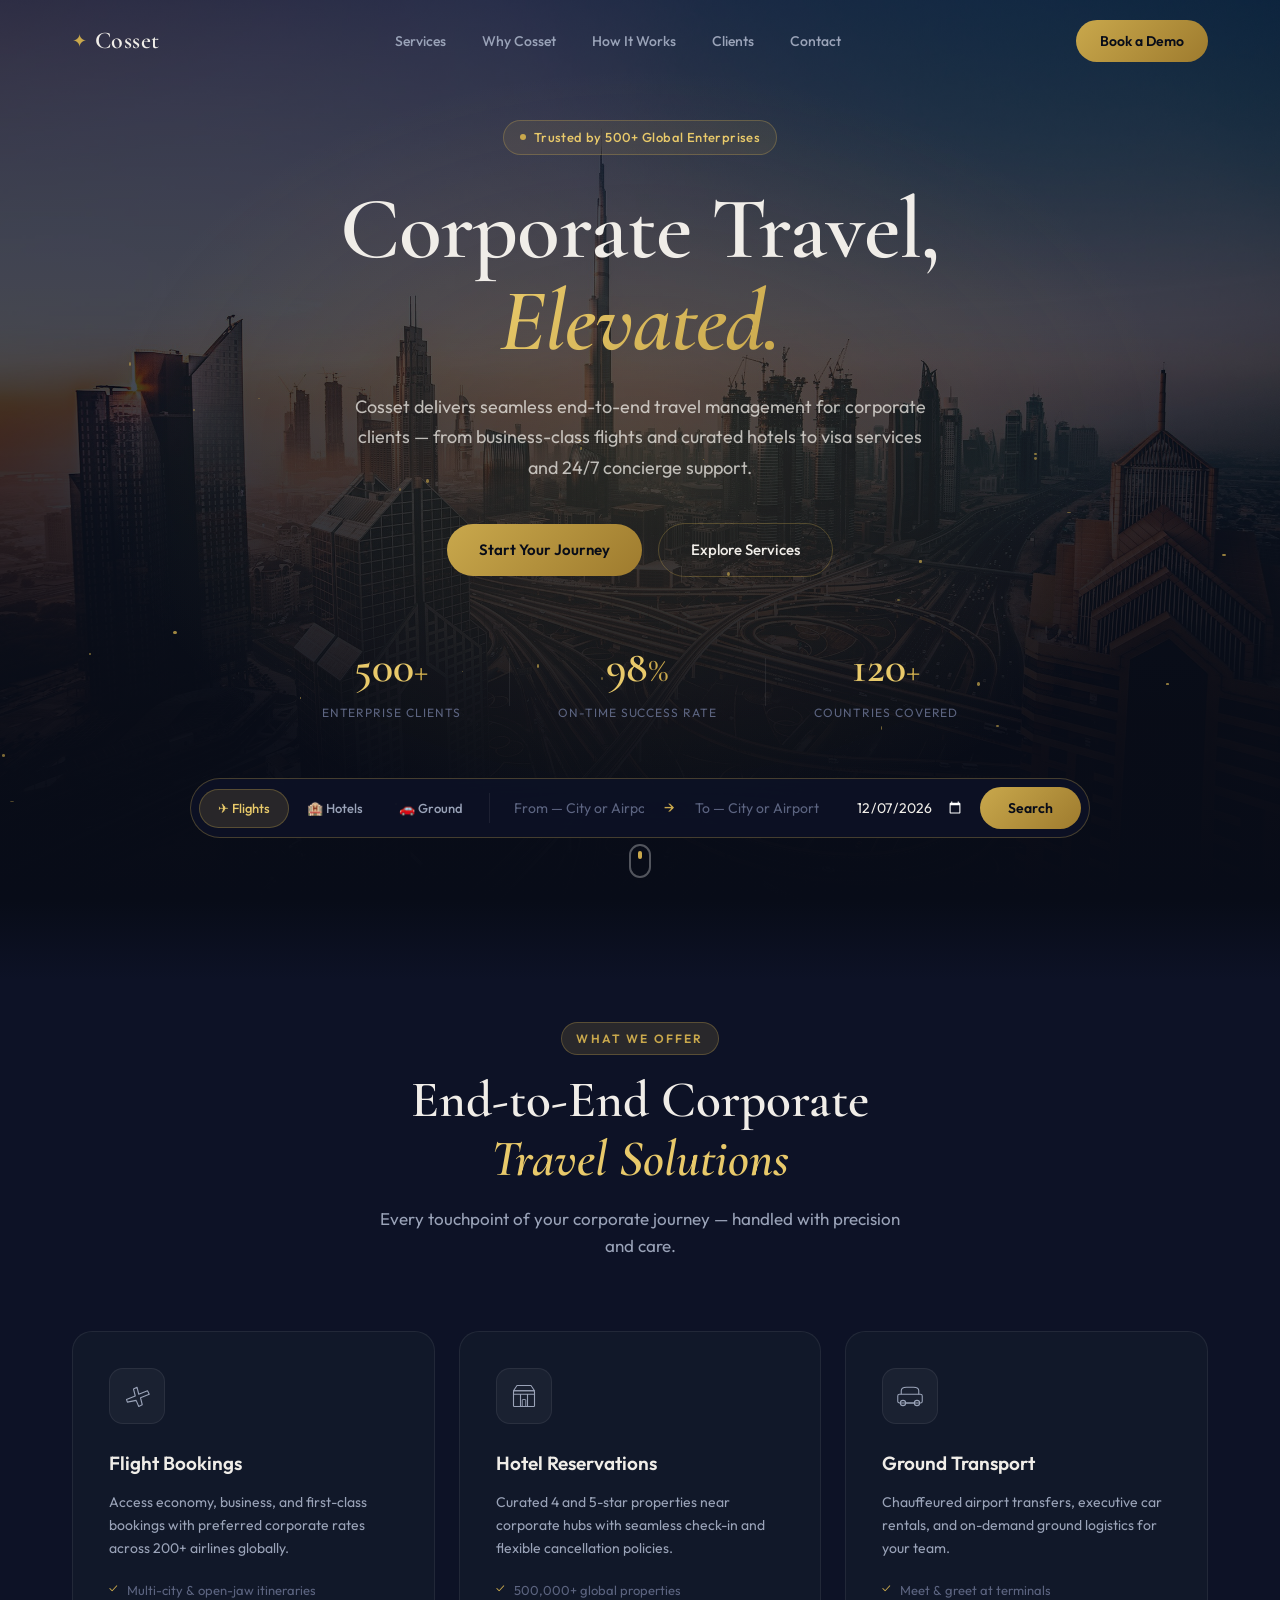
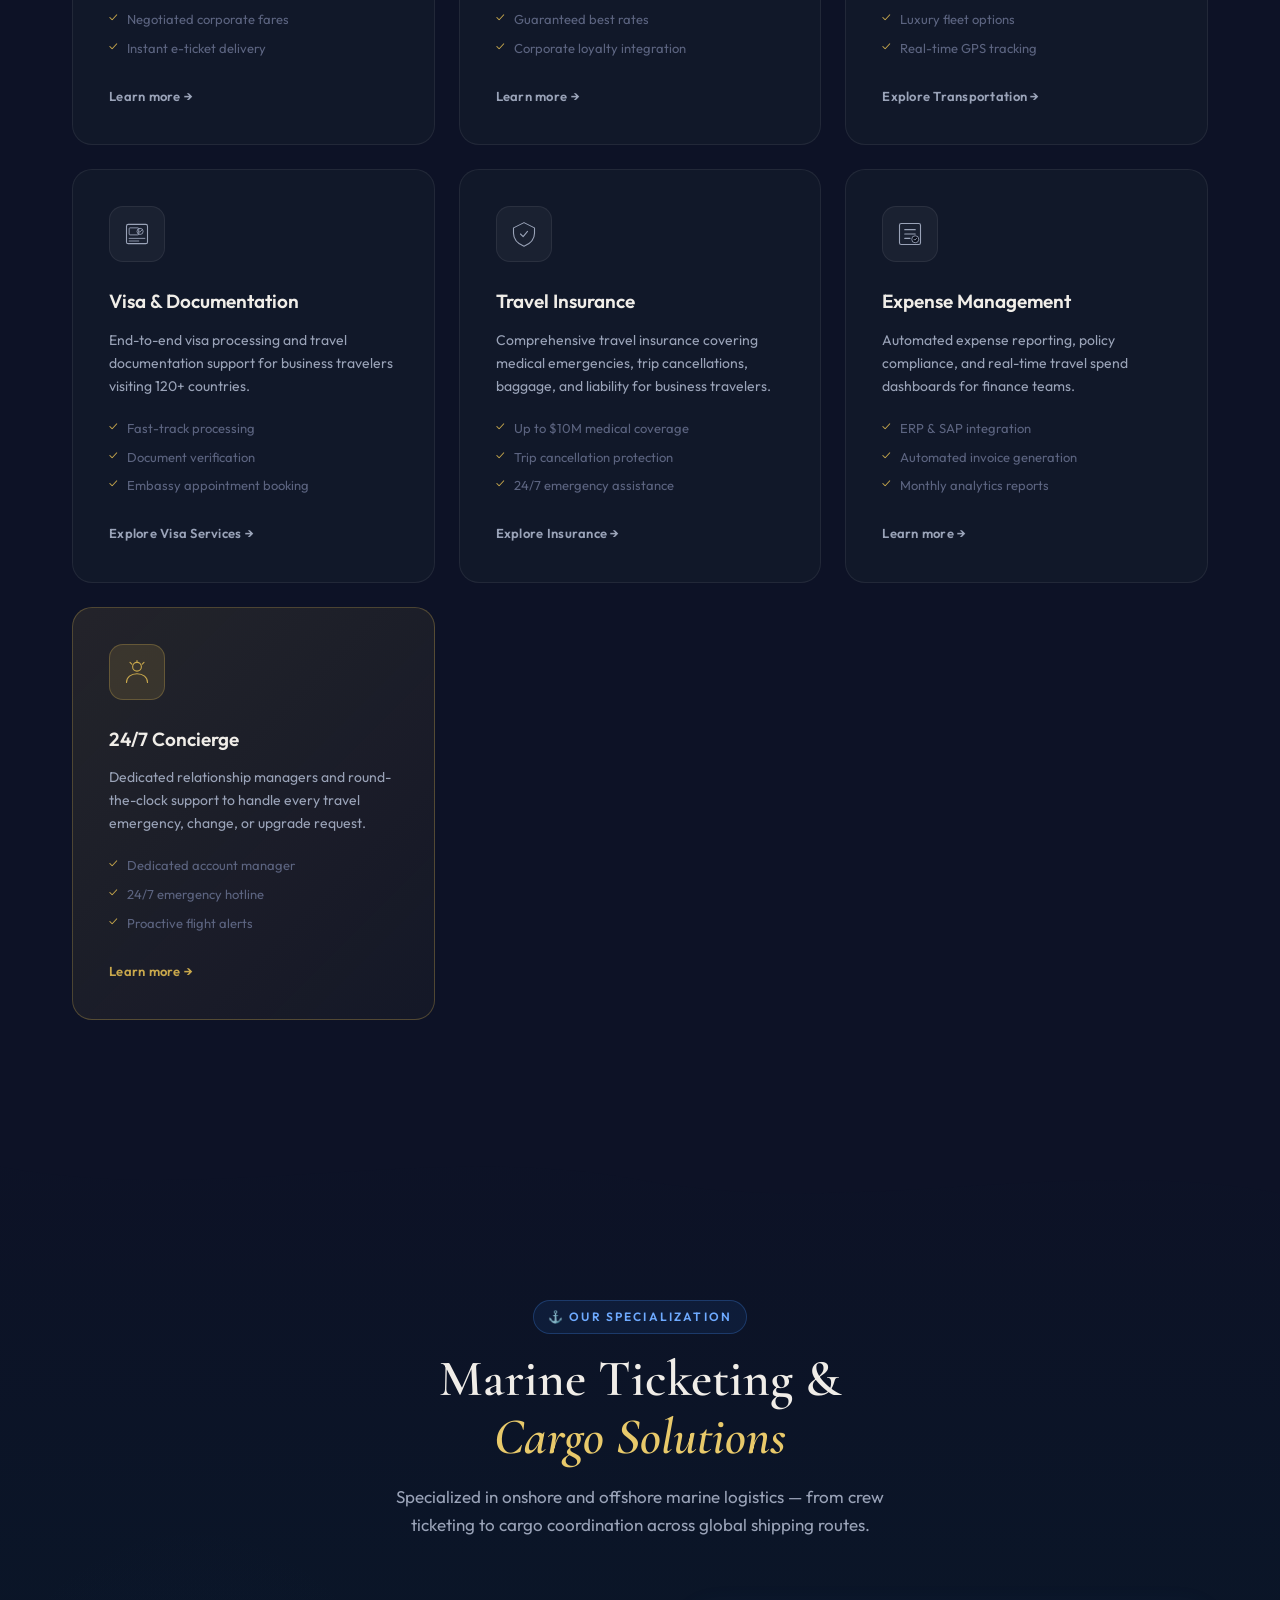
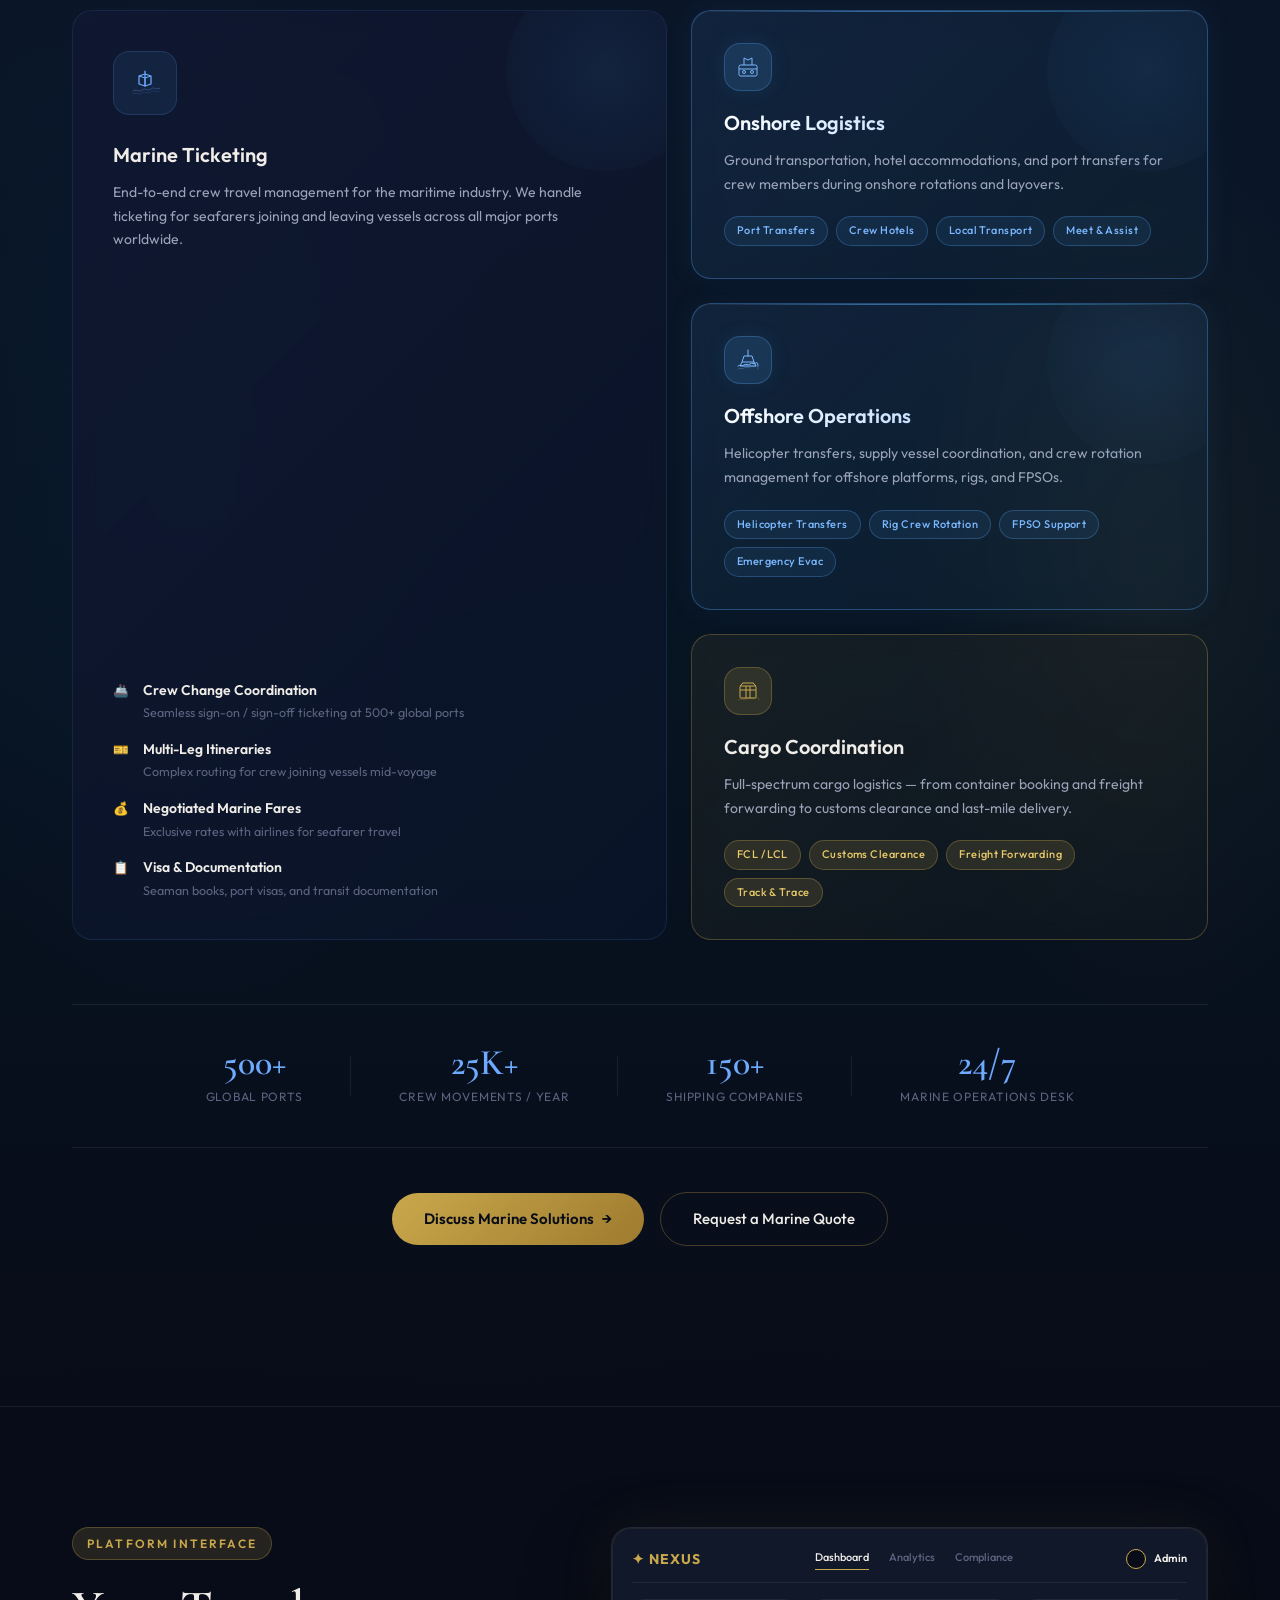
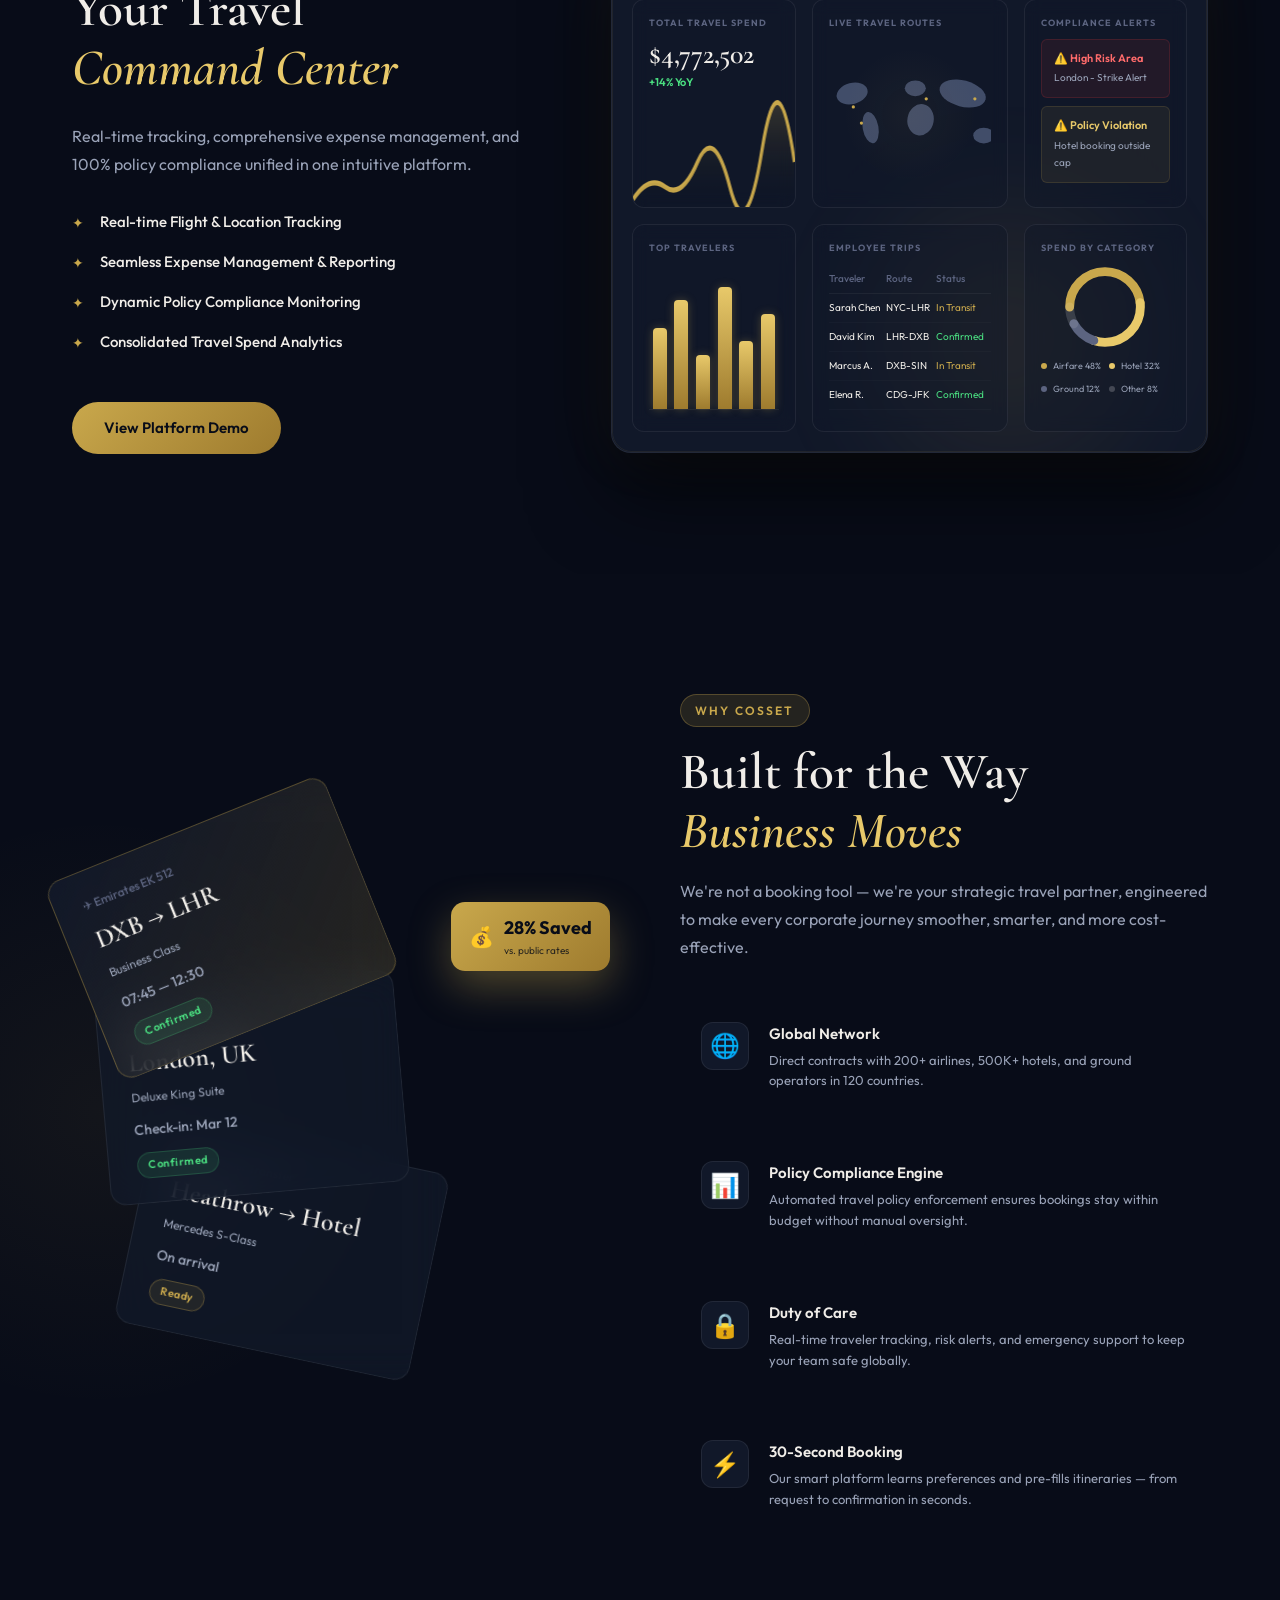
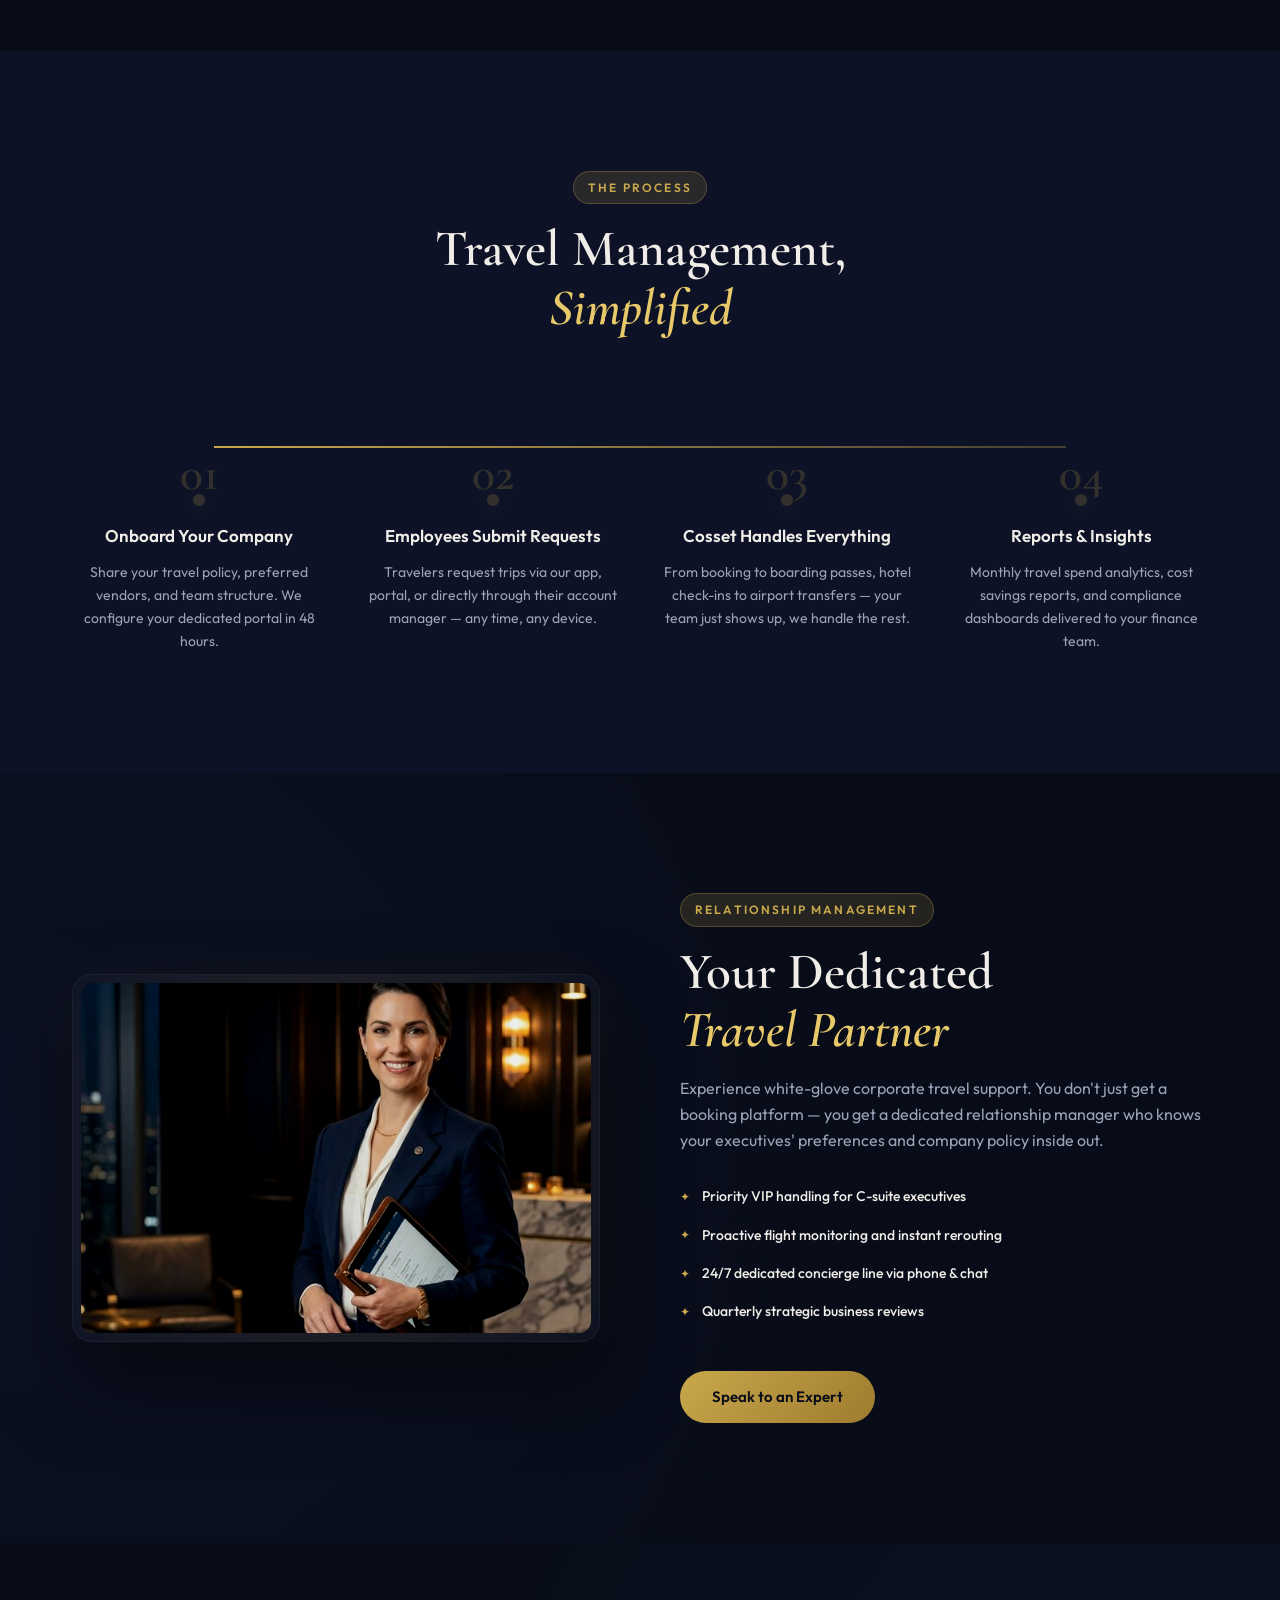
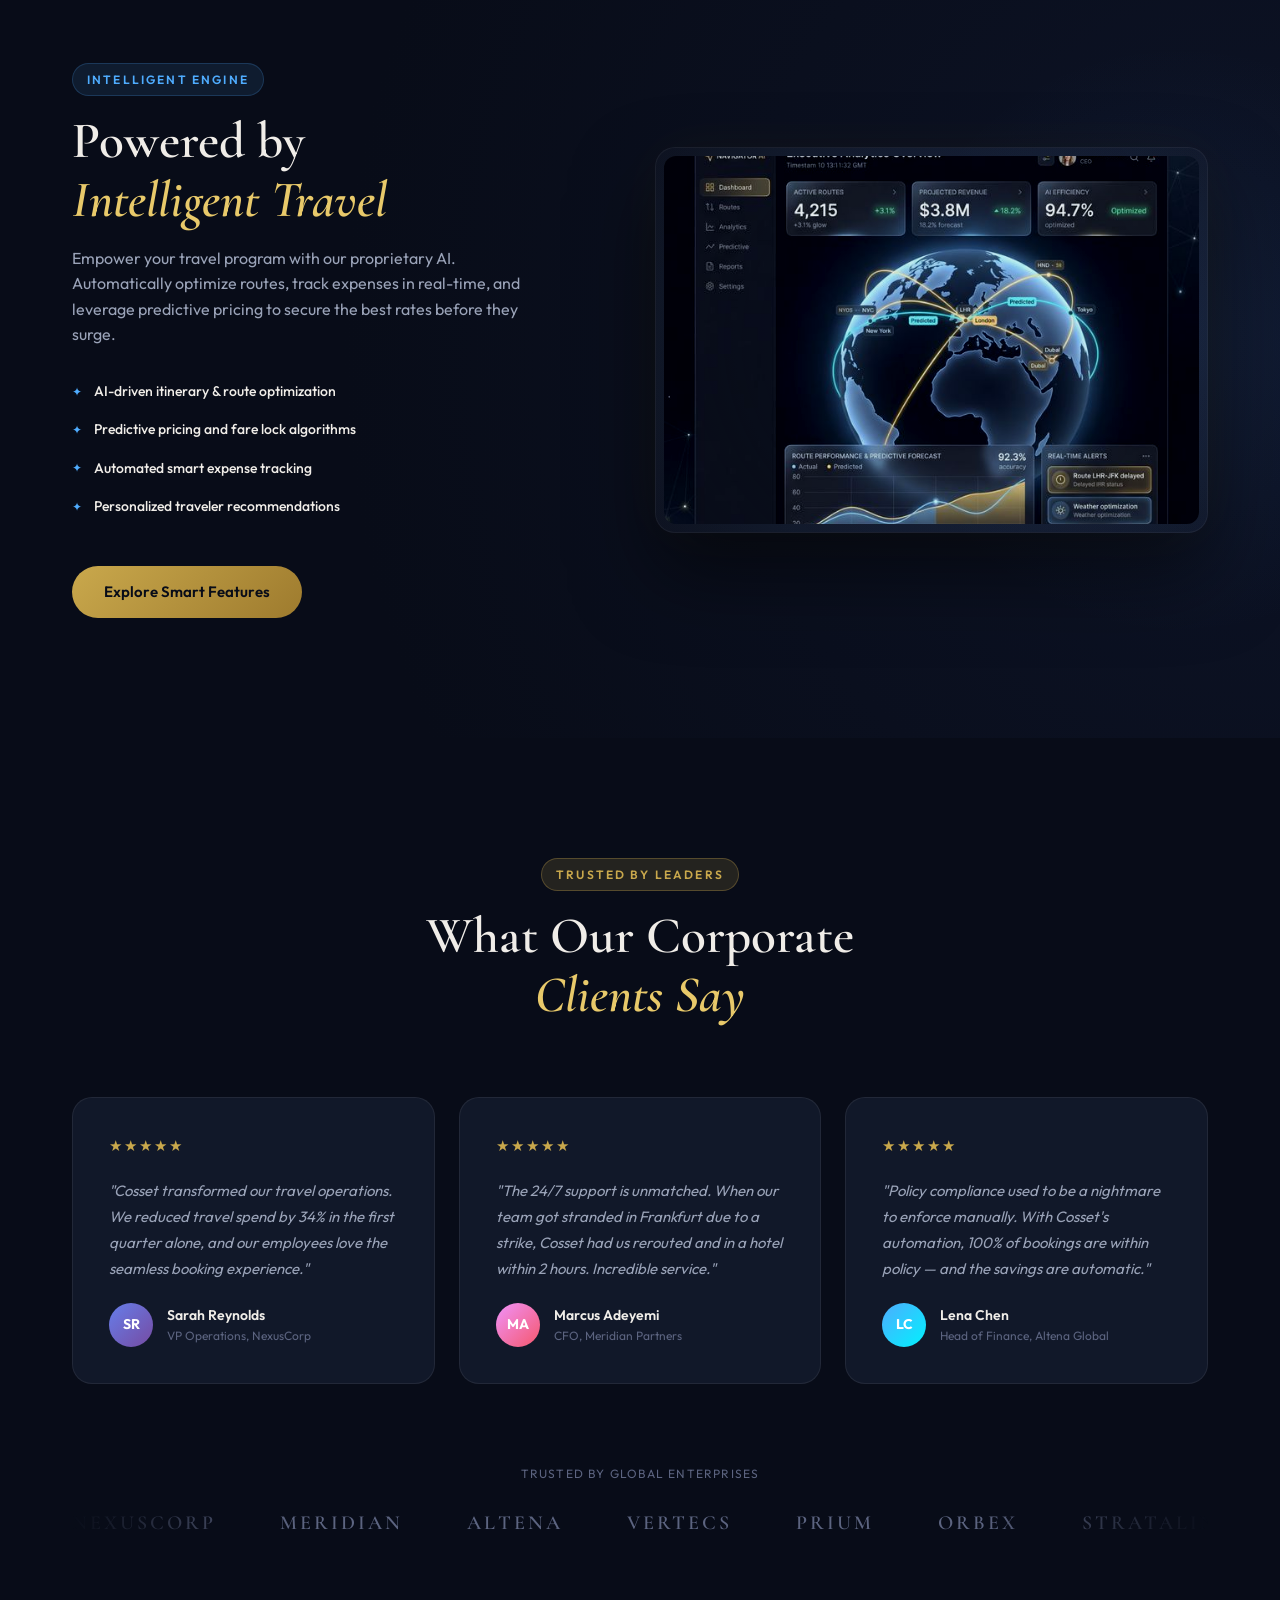
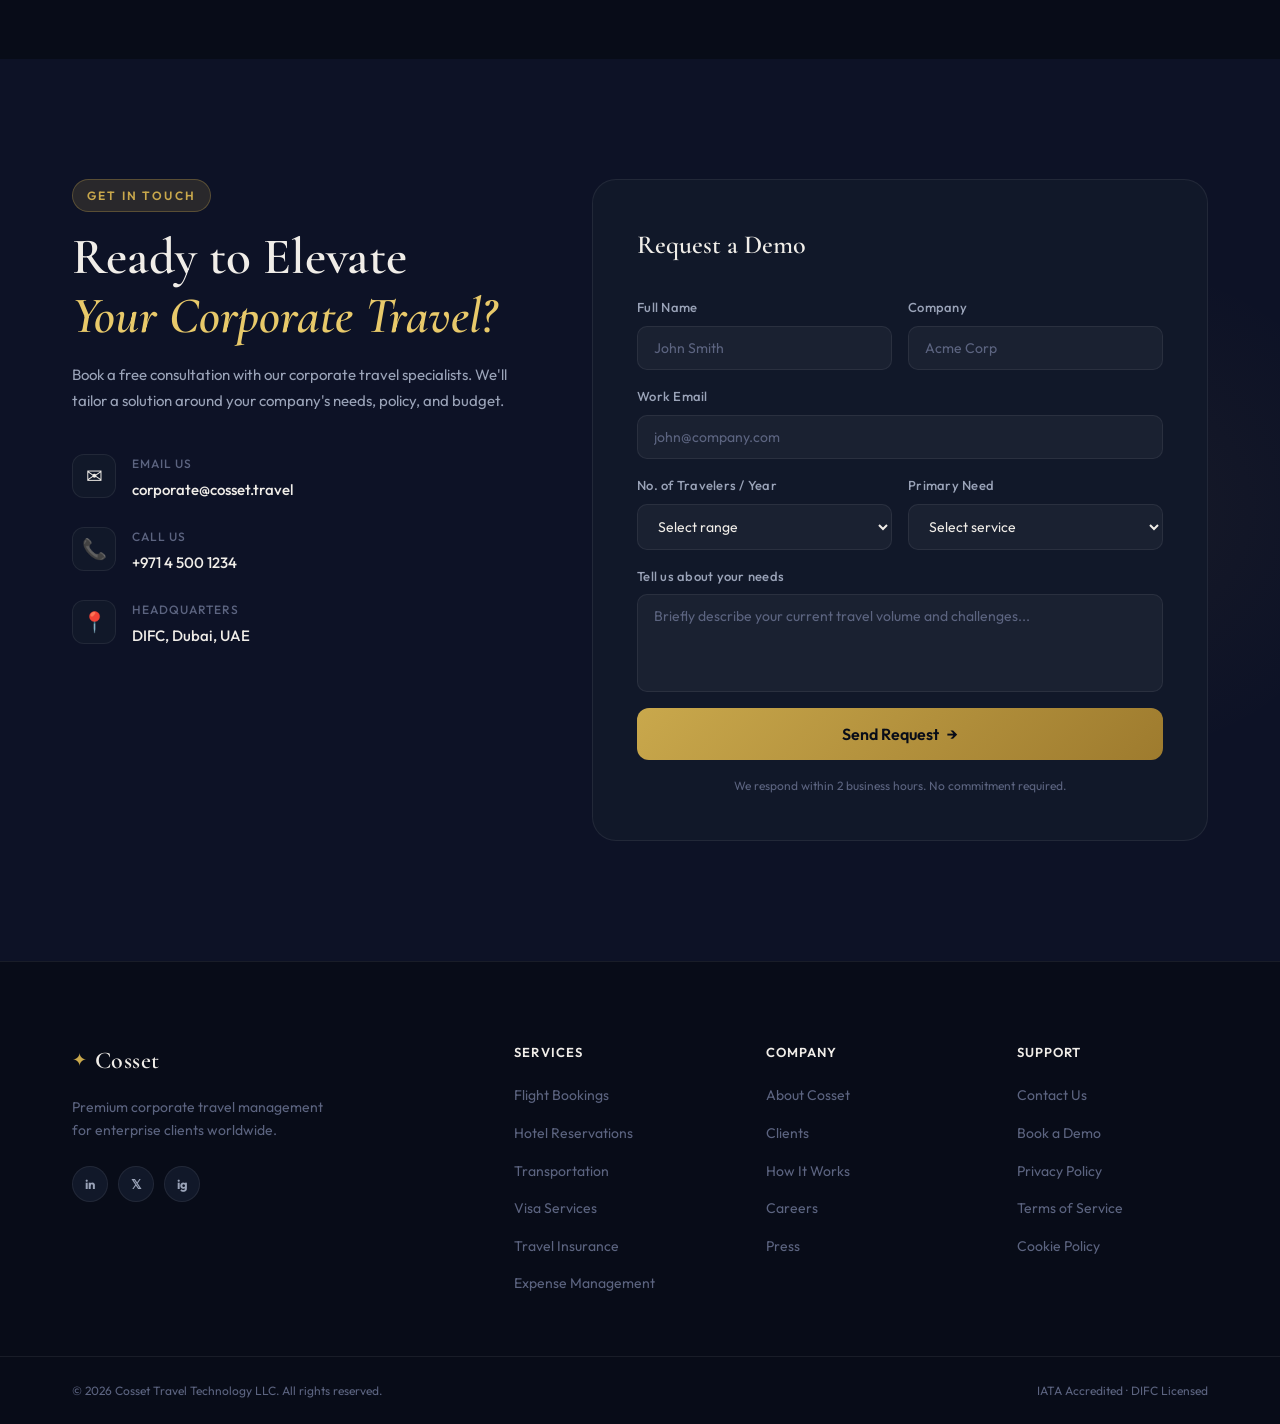
==== commit d24da635: "Add Marine & Cargo section, service detail pages, and highlight Onshore/Offshore cards - Added Marin" ====
--- a/index.html
+++ b/index.html
@@ -23,7 +23,7 @@
     href="https://fonts.googleapis.com/css2?family=Outfit:wght@300;400;500;600;700;800&family=Cormorant+Garamond:ital,wght@0,400;0,600;1,400;1,600&display=swap"
     rel="stylesheet" />
 
-  <link rel="stylesheet" href="css/style.css" />
+  <link rel="stylesheet" href="css/style.css?v=20260404b" />
 </head>
 
 <body>
@@ -181,7 +181,7 @@
             <li>Luxury fleet options</li>
             <li>Real-time GPS tracking</li>
           </ul>
-          <a href="#contact" class="service-link">Learn more →</a>
+          <a href="services/transportation.html" class="service-link">Explore Transportation →</a>
         </div>
 
         <div class="service-card fade-up" data-delay="300" id="service-visa">
@@ -203,7 +203,27 @@
             <li>Document verification</li>
             <li>Embassy appointment booking</li>
           </ul>
-          <a href="#contact" class="service-link">Learn more →</a>
+          <a href="services/visa.html" class="service-link">Explore Visa Services →</a>
+        </div>
+
+        <div class="service-card fade-up" data-delay="350" id="service-insurance">
+          <div class="service-icon">
+            <svg viewBox="0 0 64 64" fill="none" xmlns="http://www.w3.org/2000/svg">
+              <path d="M32 6L8 18V30C8 46 18 54 32 60C46 54 56 46 56 30V18L32 6Z" stroke="currentColor"
+                stroke-width="2.5" stroke-linejoin="round" />
+              <path d="M24 32L30 38L40 26" stroke="currentColor" stroke-width="2.5" stroke-linecap="round"
+                stroke-linejoin="round" />
+            </svg>
+          </div>
+          <h3 class="service-title">Travel Insurance</h3>
+          <p class="service-desc">Comprehensive travel insurance covering medical emergencies, trip cancellations,
+            baggage, and liability for business travelers.</p>
+          <ul class="service-features">
+            <li>Up to $10M medical coverage</li>
+            <li>Trip cancellation protection</li>
+            <li>24/7 emergency assistance</li>
+          </ul>
+          <a href="services/insurance.html" class="service-link">Explore Insurance →</a>
         </div>
 
         <div class="service-card fade-up" data-delay="400" id="service-expense">
@@ -249,6 +269,187 @@
         </div>
 
       </div>
+    </div>
+  </section>
+
+  <!-- ===================== MARINE & CARGO ===================== -->
+  <section class="marine-section" id="marine">
+    <div class="marine-wave-top">
+      <svg viewBox="0 0 1440 120" preserveAspectRatio="none">
+        <path d="M0,40 C240,100 480,0 720,60 C960,120 1200,20 1440,80 L1440,0 L0,0 Z" fill="var(--bg-secondary)" />
+      </svg>
+    </div>
+
+    <div class="container">
+      <div class="section-header fade-up">
+        <span class="section-tag section-tag--marine">⚓ Our Specialization</span>
+        <h2 class="section-title">Marine Ticketing &<br /><em>Cargo Solutions</em></h2>
+        <p class="section-desc">Specialized in onshore and offshore marine logistics — from crew ticketing to cargo
+          coordination across global shipping routes.</p>
+      </div>
+
+      <div class="marine-grid">
+        <!-- Marine Ticketing -->
+        <div class="marine-card marine-card--main fade-up" data-delay="0" id="marine-ticketing">
+          <div class="marine-card-glow"></div>
+          <div class="marine-card-icon">
+            <svg width="32" height="32" viewBox="0 0 64 64" fill="none" xmlns="http://www.w3.org/2000/svg">
+              <path d="M8 48C14 42 20 52 26 46C32 40 38 50 44 44C50 38 56 48 62 42" stroke="currentColor"
+                stroke-width="2" stroke-linecap="round" opacity="0.3" />
+              <path d="M8 54C14 48 20 58 26 52C32 46 38 56 44 50C50 44 56 54 62 48" stroke="currentColor"
+                stroke-width="2" stroke-linecap="round" opacity="0.15" />
+              <path d="M32 8V38" stroke="currentColor" stroke-width="2.5" stroke-linecap="round" />
+              <path d="M32 38L20 34V18L32 14L44 18V34L32 38Z" stroke="currentColor" stroke-width="2.5"
+                stroke-linejoin="round" />
+              <path d="M20 18L32 22L44 18" stroke="currentColor" stroke-width="2" stroke-linejoin="round" />
+              <path d="M32 22V38" stroke="currentColor" stroke-width="2" />
+            </svg>
+          </div>
+          <h3 class="marine-card-title">Marine Ticketing</h3>
+          <p class="marine-card-desc">End-to-end crew travel management for the maritime industry. We handle ticketing
+            for seafarers joining and leaving vessels across all major ports worldwide.</p>
+          <ul class="marine-card-features">
+            <li>
+              <span class="mcf-icon">🚢</span>
+              <div>
+                <strong>Crew Change Coordination</strong>
+                <span>Seamless sign-on / sign-off ticketing at 500+ global ports</span>
+              </div>
+            </li>
+            <li>
+              <span class="mcf-icon">🎫</span>
+              <div>
+                <strong>Multi-Leg Itineraries</strong>
+                <span>Complex routing for crew joining vessels mid-voyage</span>
+              </div>
+            </li>
+            <li>
+              <span class="mcf-icon">💰</span>
+              <div>
+                <strong>Negotiated Marine Fares</strong>
+                <span>Exclusive rates with airlines for seafarer travel</span>
+              </div>
+            </li>
+            <li>
+              <span class="mcf-icon">📋</span>
+              <div>
+                <strong>Visa & Documentation</strong>
+                <span>Seaman books, port visas, and transit documentation</span>
+              </div>
+            </li>
+          </ul>
+        </div>
+
+        <!-- Onshore / Offshore -->
+        <div class="marine-right-col">
+          <div class="marine-card marine-card--highlight fade-up" data-delay="150" id="marine-onshore">
+            <div class="marine-card-glow"></div>
+            <div class="marine-card-icon marine-card-icon--sm marine-card-icon--highlight">
+              <svg width="24" height="24" viewBox="0 0 48 48" fill="none" xmlns="http://www.w3.org/2000/svg">
+                <rect x="6" y="20" width="36" height="22" rx="3" stroke="currentColor" stroke-width="2" />
+                <path d="M6 28H42" stroke="currentColor" stroke-width="2" />
+                <path d="M16 20V6L24 10L32 6V20" stroke="currentColor" stroke-width="2" stroke-linejoin="round" />
+                <circle cx="16" cy="34" r="3" stroke="currentColor" stroke-width="2" />
+                <circle cx="32" cy="34" r="3" stroke="currentColor" stroke-width="2" />
+              </svg>
+            </div>
+            <h3 class="marine-card-title">Onshore Logistics</h3>
+            <p class="marine-card-desc">Ground transportation, hotel accommodations, and port transfers for crew members
+              during onshore rotations and layovers.</p>
+            <div class="marine-card-tags">
+              <span class="marine-tag">Port Transfers</span>
+              <span class="marine-tag">Crew Hotels</span>
+              <span class="marine-tag">Local Transport</span>
+              <span class="marine-tag">Meet & Assist</span>
+            </div>
+          </div>
+
+          <div class="marine-card marine-card--highlight fade-up" data-delay="300" id="marine-offshore">
+            <div class="marine-card-glow"></div>
+            <div class="marine-card-icon marine-card-icon--sm marine-card-icon--highlight">
+              <svg width="24" height="24" viewBox="0 0 48 48" fill="none" xmlns="http://www.w3.org/2000/svg">
+                <path d="M24 4V16" stroke="currentColor" stroke-width="2" stroke-linecap="round" />
+                <path d="M16 16H32L36 28H12L16 16Z" stroke="currentColor" stroke-width="2" stroke-linejoin="round" />
+                <path d="M12 28L8 36H40L36 28" stroke="currentColor" stroke-width="2" stroke-linejoin="round" />
+                <path d="M4 36C8 32 12 38 16 34C20 30 24 36 28 32C32 28 36 34 40 30C44 26 44 36 44 36"
+                  stroke="currentColor" stroke-width="2" stroke-linecap="round" />
+                <path d="M4 42C8 38 12 44 16 40C20 36 24 42 28 38C32 34 36 40 40 36C44 32 44 42 44 42"
+                  stroke="currentColor" stroke-width="1.5" stroke-linecap="round" opacity="0.4" />
+              </svg>
+            </div>
+            <h3 class="marine-card-title">Offshore Operations</h3>
+            <p class="marine-card-desc">Helicopter transfers, supply vessel coordination, and crew rotation management
+              for offshore platforms, rigs, and FPSOs.</p>
+            <div class="marine-card-tags">
+              <span class="marine-tag">Helicopter Transfers</span>
+              <span class="marine-tag">Rig Crew Rotation</span>
+              <span class="marine-tag">FPSO Support</span>
+              <span class="marine-tag">Emergency Evac</span>
+            </div>
+          </div>
+
+          <div class="marine-card marine-card--cargo fade-up" data-delay="450" id="marine-cargo">
+            <div class="marine-card-icon marine-card-icon--sm">
+              <svg width="24" height="24" viewBox="0 0 48 48" fill="none" xmlns="http://www.w3.org/2000/svg">
+                <rect x="8" y="14" width="32" height="24" rx="2" stroke="currentColor" stroke-width="2" />
+                <path d="M8 22H40" stroke="currentColor" stroke-width="2" />
+                <path d="M20 14V38" stroke="currentColor" stroke-width="2" />
+                <path d="M28 14V38" stroke="currentColor" stroke-width="2" />
+                <path d="M14 8H34" stroke="currentColor" stroke-width="2" stroke-linecap="round" />
+                <path d="M14 8L8 14M34 8L40 14" stroke="currentColor" stroke-width="2" stroke-linejoin="round" />
+                <path d="M4 42C10 38 16 44 22 40C28 36 34 42 40 38C46 34 46 42 46 42" stroke="currentColor"
+                  stroke-width="1.5" stroke-linecap="round" opacity="0.3" />
+              </svg>
+            </div>
+            <h3 class="marine-card-title">Cargo Coordination</h3>
+            <p class="marine-card-desc">Full-spectrum cargo logistics — from container booking and freight forwarding to
+              customs clearance and last-mile delivery.</p>
+            <div class="marine-card-tags">
+              <span class="marine-tag">FCL / LCL</span>
+              <span class="marine-tag">Customs Clearance</span>
+              <span class="marine-tag">Freight Forwarding</span>
+              <span class="marine-tag">Track & Trace</span>
+            </div>
+          </div>
+        </div>
+      </div>
+
+      <!-- Bottom stats row -->
+      <div class="marine-stats fade-up" data-delay="200">
+        <div class="marine-stat">
+          <div class="marine-stat-val">500+</div>
+          <div class="marine-stat-label">Global Ports</div>
+        </div>
+        <div class="marine-stat-divider"></div>
+        <div class="marine-stat">
+          <div class="marine-stat-val">25K+</div>
+          <div class="marine-stat-label">Crew Movements / Year</div>
+        </div>
+        <div class="marine-stat-divider"></div>
+        <div class="marine-stat">
+          <div class="marine-stat-val">150+</div>
+          <div class="marine-stat-label">Shipping Companies</div>
+        </div>
+        <div class="marine-stat-divider"></div>
+        <div class="marine-stat">
+          <div class="marine-stat-val">24/7</div>
+          <div class="marine-stat-label">Marine Operations Desk</div>
+        </div>
+      </div>
+
+      <div class="marine-cta fade-up" data-delay="300">
+        <a href="#contact" class="btn-primary" id="marine-cta-btn">
+          <span class="btn-text">Discuss Marine Solutions</span>
+          <span class="btn-icon">→</span>
+        </a>
+        <a href="#contact" class="btn-ghost">Request a Marine Quote</a>
+      </div>
+    </div>
+
+    <div class="marine-wave-bottom">
+      <svg viewBox="0 0 1440 120" preserveAspectRatio="none">
+        <path d="M0,80 C240,20 480,120 720,60 C960,0 1200,100 1440,40 L1440,120 L0,120 Z" fill="var(--bg-primary)" />
+      </svg>
     </div>
   </section>
 
@@ -784,8 +985,9 @@
         <ul>
           <li><a href="#services">Flight Bookings</a></li>
           <li><a href="#services">Hotel Reservations</a></li>
-          <li><a href="#services">Ground Transport</a></li>
-          <li><a href="#services">Visa Services</a></li>
+          <li><a href="services/transportation.html">Transportation</a></li>
+          <li><a href="services/visa.html">Visa Services</a></li>
+          <li><a href="services/insurance.html">Travel Insurance</a></li>
           <li><a href="#services">Expense Management</a></li>
         </ul>
       </div>
--- a/css/style.css
+++ b/css/style.css
@@ -864,6 +864,454 @@
 }
 
 /* ============================================================
+   MARINE & CARGO SECTION
+   ============================================================ */
+.marine-section {
+  position: relative;
+  padding: 0;
+  background: linear-gradient(180deg,
+      var(--bg-secondary) 0%,
+      #0a1628 30%,
+      #071422 60%,
+      var(--bg-primary) 100%);
+  overflow: hidden;
+}
+
+.marine-section::before {
+  content: '';
+  position: absolute;
+  top: 20%;
+  left: -10%;
+  width: 50%;
+  height: 60%;
+  background: radial-gradient(ellipse, rgba(30, 80, 160, 0.08), transparent 70%);
+  pointer-events: none;
+}
+
+.marine-section::after {
+  content: '';
+  position: absolute;
+  bottom: 20%;
+  right: -10%;
+  width: 40%;
+  height: 50%;
+  background: radial-gradient(ellipse, rgba(201, 168, 76, 0.06), transparent 70%);
+  pointer-events: none;
+}
+
+.marine-section .container {
+  position: relative;
+  z-index: 2;
+  padding-top: 80px;
+  padding-bottom: 80px;
+}
+
+/* Wave Decorations */
+.marine-wave-top,
+.marine-wave-bottom {
+  position: relative;
+  z-index: 1;
+  line-height: 0;
+}
+
+.marine-wave-top svg,
+.marine-wave-bottom svg {
+  width: 100%;
+  height: 80px;
+  display: block;
+}
+
+/* Marine Tag */
+.section-tag--marine {
+  background: rgba(30, 80, 160, 0.15);
+  border-color: rgba(60, 130, 220, 0.3);
+  color: #6eaaff;
+}
+
+/* Marine Grid */
+.marine-grid {
+  display: grid;
+  grid-template-columns: 1.15fr 1fr;
+  gap: 24px;
+  margin-bottom: 64px;
+}
+
+.marine-right-col {
+  display: flex;
+  flex-direction: column;
+  gap: 24px;
+}
+
+/* Marine Cards */
+.marine-card {
+  background: rgba(17, 24, 41, 0.6);
+  backdrop-filter: blur(12px);
+  -webkit-backdrop-filter: blur(12px);
+  border: 1px solid rgba(255, 255, 255, 0.06);
+  border-radius: 20px;
+  padding: 32px;
+  position: relative;
+  overflow: hidden;
+  transition: all 0.4s var(--ease);
+}
+
+.marine-card::before {
+  content: '';
+  position: absolute;
+  top: 0;
+  left: 0;
+  right: 0;
+  height: 2px;
+  background: linear-gradient(90deg, transparent, #4a90d9, transparent);
+  opacity: 0;
+  transition: opacity 0.4s;
+}
+
+.marine-card:hover {
+  border-color: rgba(74, 144, 217, 0.3);
+  transform: translateY(-4px);
+  box-shadow: 0 20px 60px rgba(0, 0, 0, 0.4), 0 0 40px rgba(30, 80, 160, 0.06);
+}
+
+.marine-card:hover::before {
+  opacity: 1;
+}
+
+/* Main Marine Card (left column) */
+.marine-card--main {
+  background: linear-gradient(135deg, rgba(17, 24, 50, 0.8), rgba(10, 20, 40, 0.9));
+  border-color: rgba(74, 144, 217, 0.15);
+  padding: 40px;
+  height: 100%;
+  display: flex;
+  flex-direction: column;
+}
+
+.marine-card-glow {
+  position: absolute;
+  top: -40px;
+  right: -40px;
+  width: 200px;
+  height: 200px;
+  border-radius: 50%;
+  background: radial-gradient(circle, rgba(74, 144, 217, 0.1), transparent);
+  pointer-events: none;
+}
+
+.marine-card--cargo {
+  background: linear-gradient(135deg, rgba(201, 168, 76, 0.08), rgba(201, 168, 76, 0.02));
+  border-color: var(--border-gold);
+}
+
+.marine-card--cargo:hover {
+  border-color: rgba(201, 168, 76, 0.4);
+  box-shadow: 0 20px 60px rgba(0, 0, 0, 0.4), 0 0 40px rgba(201, 168, 76, 0.06);
+}
+
+.marine-card--cargo::before {
+  background: linear-gradient(90deg, transparent, var(--gold), transparent);
+}
+
+/* Marine Card Highlight (Onshore / Offshore) */
+.marine-card--highlight {
+  background: linear-gradient(135deg, rgba(74, 144, 217, 0.12), rgba(56, 189, 248, 0.04));
+  border-color: rgba(74, 144, 217, 0.4);
+  box-shadow:
+    0 0 30px rgba(74, 144, 217, 0.08),
+    inset 0 1px 0 rgba(255, 255, 255, 0.04);
+  position: relative;
+}
+
+.marine-card--highlight::before {
+  background: linear-gradient(90deg, transparent, rgba(74, 144, 217, 0.7), transparent);
+}
+
+.marine-card--highlight::after {
+  content: '';
+  position: absolute;
+  top: -1px;
+  left: 20px;
+  right: 20px;
+  height: 2px;
+  background: linear-gradient(90deg, transparent, rgba(74, 144, 217, 0.6), rgba(56, 189, 248, 0.4), transparent);
+  border-radius: 2px;
+}
+
+.marine-card--highlight:hover {
+  border-color: rgba(74, 144, 217, 0.6);
+  box-shadow:
+    0 20px 60px rgba(0, 0, 0, 0.4),
+    0 0 50px rgba(74, 144, 217, 0.12);
+  transform: translateY(-4px);
+}
+
+.marine-card-icon--highlight {
+  background: rgba(74, 144, 217, 0.18) !important;
+  border-color: rgba(74, 144, 217, 0.35) !important;
+  color: #7cb8ff !important;
+  box-shadow: 0 0 20px rgba(74, 144, 217, 0.1);
+}
+
+.marine-card--highlight .marine-card-title {
+  background: linear-gradient(135deg, #fff, #7cb8ff);
+  -webkit-background-clip: text;
+  -webkit-text-fill-color: transparent;
+  background-clip: text;
+}
+
+.marine-card--highlight .marine-tag {
+  border-color: rgba(74, 144, 217, 0.35);
+  color: #7cb8ff;
+}
+
+/* Marine Card Icon */
+.marine-card-icon {
+  width: 64px;
+  height: 64px;
+  min-width: 64px;
+  min-height: 64px;
+  border-radius: 16px;
+  background: rgba(74, 144, 217, 0.1);
+  border: 1px solid rgba(74, 144, 217, 0.2);
+  display: flex;
+  align-items: center;
+  justify-content: center;
+  margin-bottom: 24px;
+  color: #6eaaff;
+  transition: all 0.3s;
+  overflow: hidden;
+  flex-shrink: 0;
+}
+
+.marine-card-icon svg {
+  width: 32px;
+  height: 32px;
+  max-width: 32px;
+  max-height: 32px;
+  flex-shrink: 0;
+  display: block;
+}
+
+.marine-card-icon--sm {
+  width: 48px;
+  height: 48px;
+  min-width: 48px;
+  min-height: 48px;
+  margin-bottom: 16px;
+}
+
+.marine-card-icon--sm svg {
+  width: 24px;
+  height: 24px;
+  max-width: 24px;
+  max-height: 24px;
+  flex-shrink: 0;
+  display: block;
+}
+
+.marine-card:hover .marine-card-icon {
+  background: rgba(74, 144, 217, 0.18);
+  border-color: rgba(74, 144, 217, 0.35);
+}
+
+.marine-card--cargo .marine-card-icon {
+  background: var(--gold-glow);
+  border-color: var(--border-gold);
+  color: var(--gold);
+}
+
+/* Marine Card Content */
+.marine-card-title {
+  font-size: 20px;
+  font-weight: 600;
+  color: var(--text-primary);
+  margin-bottom: 10px;
+}
+
+.marine-card-desc {
+  font-size: 14px;
+  color: var(--text-secondary);
+  line-height: 1.7;
+  margin-bottom: 20px;
+}
+
+/* Marine Card Feature List (main card) */
+.marine-card-features {
+  list-style: none;
+  padding: 0;
+  margin: 0;
+  display: flex;
+  flex-direction: column;
+  gap: 16px;
+  margin-top: auto;
+}
+
+.marine-card-features li {
+  display: flex;
+  align-items: flex-start;
+  gap: 14px;
+}
+
+.mcf-icon {
+  font-size: 20px;
+  flex-shrink: 0;
+  margin-top: 2px;
+}
+
+.marine-card-features li div {
+  display: flex;
+  flex-direction: column;
+  gap: 2px;
+}
+
+.marine-card-features li strong {
+  font-size: 14px;
+  font-weight: 600;
+  color: var(--text-primary);
+}
+
+.marine-card-features li span {
+  font-size: 12.5px;
+  color: var(--text-muted);
+  line-height: 1.5;
+}
+
+/* Marine Card Tags */
+.marine-card-tags {
+  display: flex;
+  flex-wrap: wrap;
+  gap: 8px;
+}
+
+.marine-tag {
+  display: inline-block;
+  font-size: 11px;
+  font-weight: 500;
+  letter-spacing: 0.04em;
+  padding: 5px 12px;
+  border-radius: 50px;
+  background: rgba(74, 144, 217, 0.1);
+  border: 1px solid rgba(74, 144, 217, 0.2);
+  color: #8ec0ff;
+  transition: all 0.3s;
+}
+
+.marine-card:hover .marine-tag {
+  background: rgba(74, 144, 217, 0.15);
+  border-color: rgba(74, 144, 217, 0.3);
+}
+
+.marine-card--cargo .marine-tag {
+  background: var(--gold-glow);
+  border-color: var(--border-gold);
+  color: var(--gold-light);
+}
+
+.marine-card--cargo:hover .marine-tag {
+  background: rgba(201, 168, 76, 0.2);
+}
+
+/* Marine Stats */
+.marine-stats {
+  display: flex;
+  align-items: center;
+  justify-content: center;
+  gap: 48px;
+  padding: 40px 0;
+  margin-bottom: 20px;
+  border-top: 1px solid var(--border);
+  border-bottom: 1px solid var(--border);
+  flex-wrap: wrap;
+}
+
+.marine-stat {
+  text-align: center;
+}
+
+.marine-stat-val {
+  font-family: var(--font-display);
+  font-size: 36px;
+  font-weight: 600;
+  color: #6eaaff;
+  line-height: 1;
+  margin-bottom: 6px;
+}
+
+.marine-stat-label {
+  font-size: 12px;
+  color: var(--text-muted);
+  letter-spacing: 0.06em;
+  text-transform: uppercase;
+}
+
+.marine-stat-divider {
+  width: 1px;
+  height: 40px;
+  background: var(--border);
+}
+
+/* Marine CTA */
+.marine-cta {
+  display: flex;
+  align-items: center;
+  justify-content: center;
+  gap: 16px;
+  padding-top: 24px;
+  flex-wrap: wrap;
+}
+
+/* Responsive */
+@media (max-width: 1024px) {
+  .marine-grid {
+    grid-template-columns: 1fr;
+  }
+
+  .marine-card--main {
+    padding: 32px;
+  }
+}
+
+@media (max-width: 768px) {
+  .marine-section .container {
+    padding-top: 48px;
+    padding-bottom: 48px;
+  }
+
+  .marine-stats {
+    gap: 24px;
+  }
+
+  .marine-stat-val {
+    font-size: 28px;
+  }
+
+  .marine-wave-top svg,
+  .marine-wave-bottom svg {
+    height: 40px;
+  }
+
+  .marine-cta {
+    flex-direction: column;
+  }
+}
+
+@media (max-width: 480px) {
+  .marine-card {
+    padding: 24px;
+  }
+
+  .marine-stats {
+    flex-direction: column;
+    gap: 20px;
+  }
+
+  .marine-stat-divider {
+    width: 40px;
+    height: 1px;
+  }
+}
+
+/* ============================================================
    COMMAND CENTER SECTION
    ============================================================ */
 .command-center {
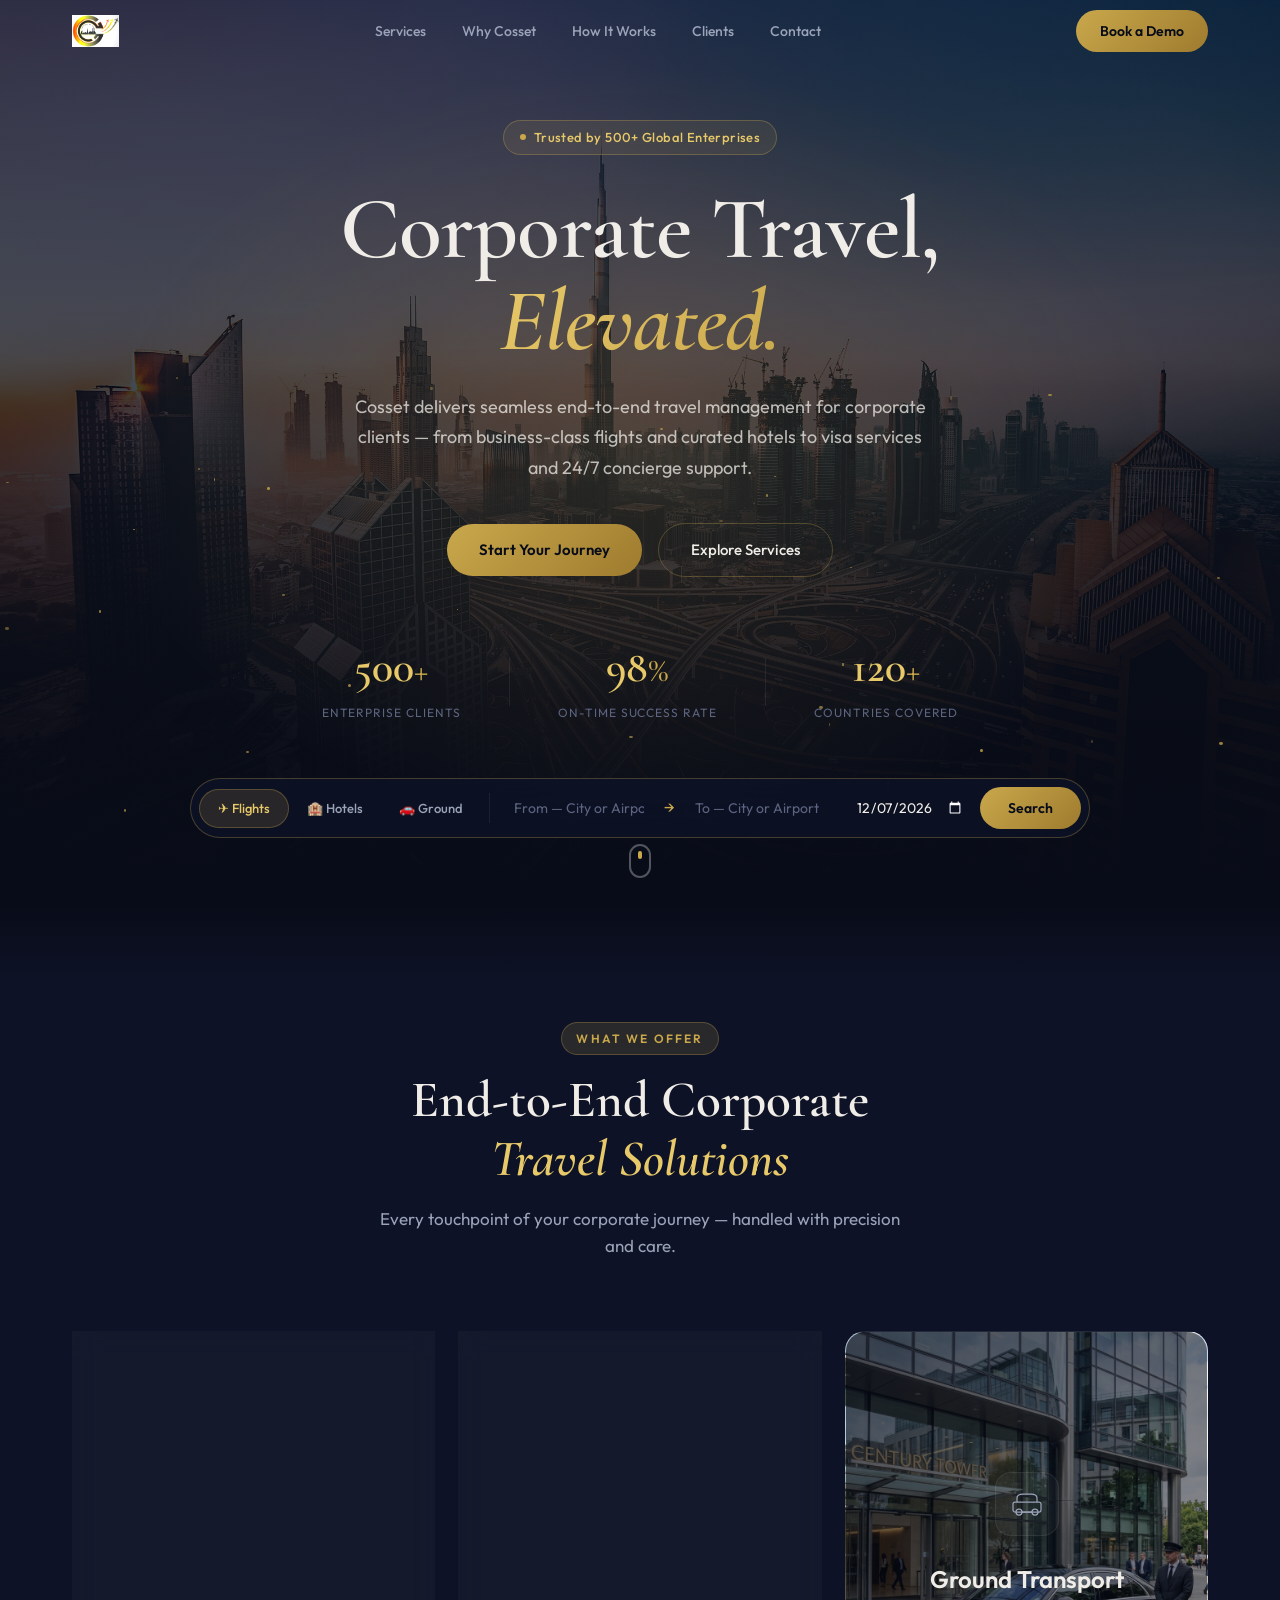
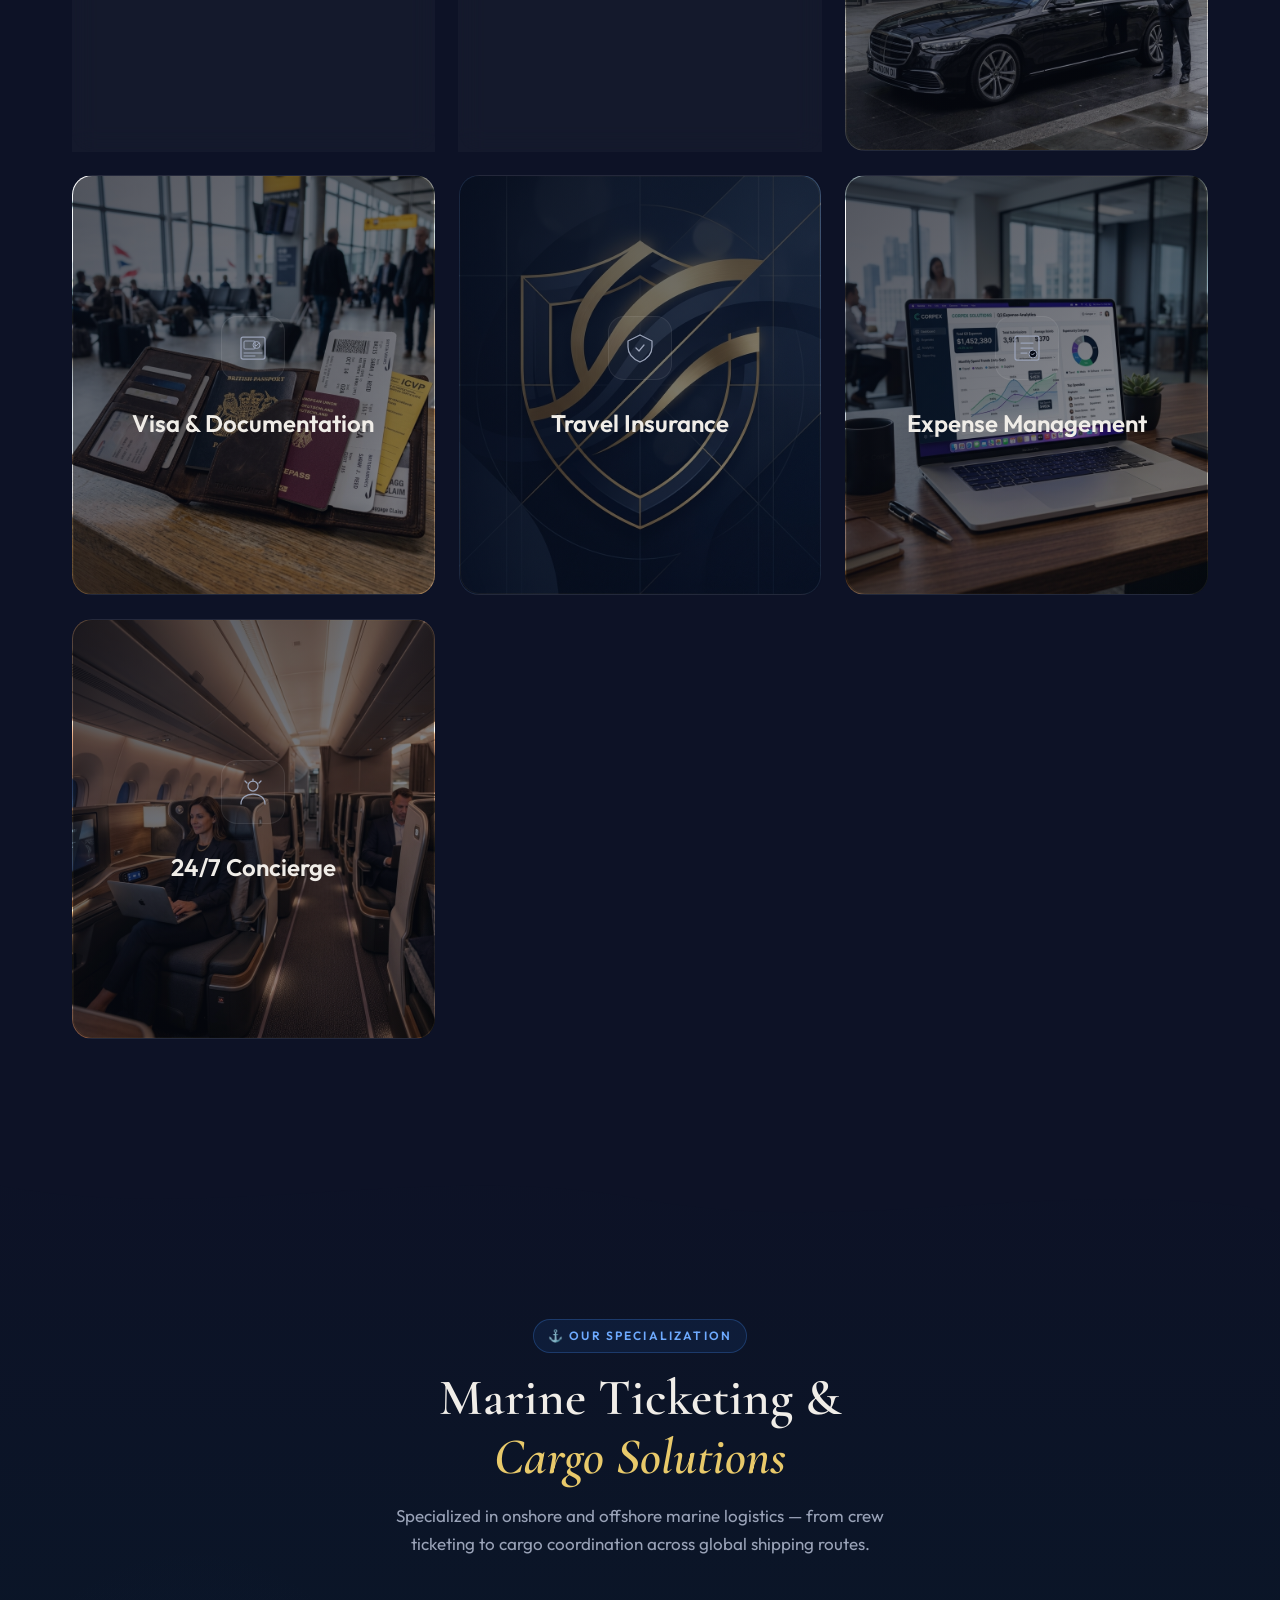
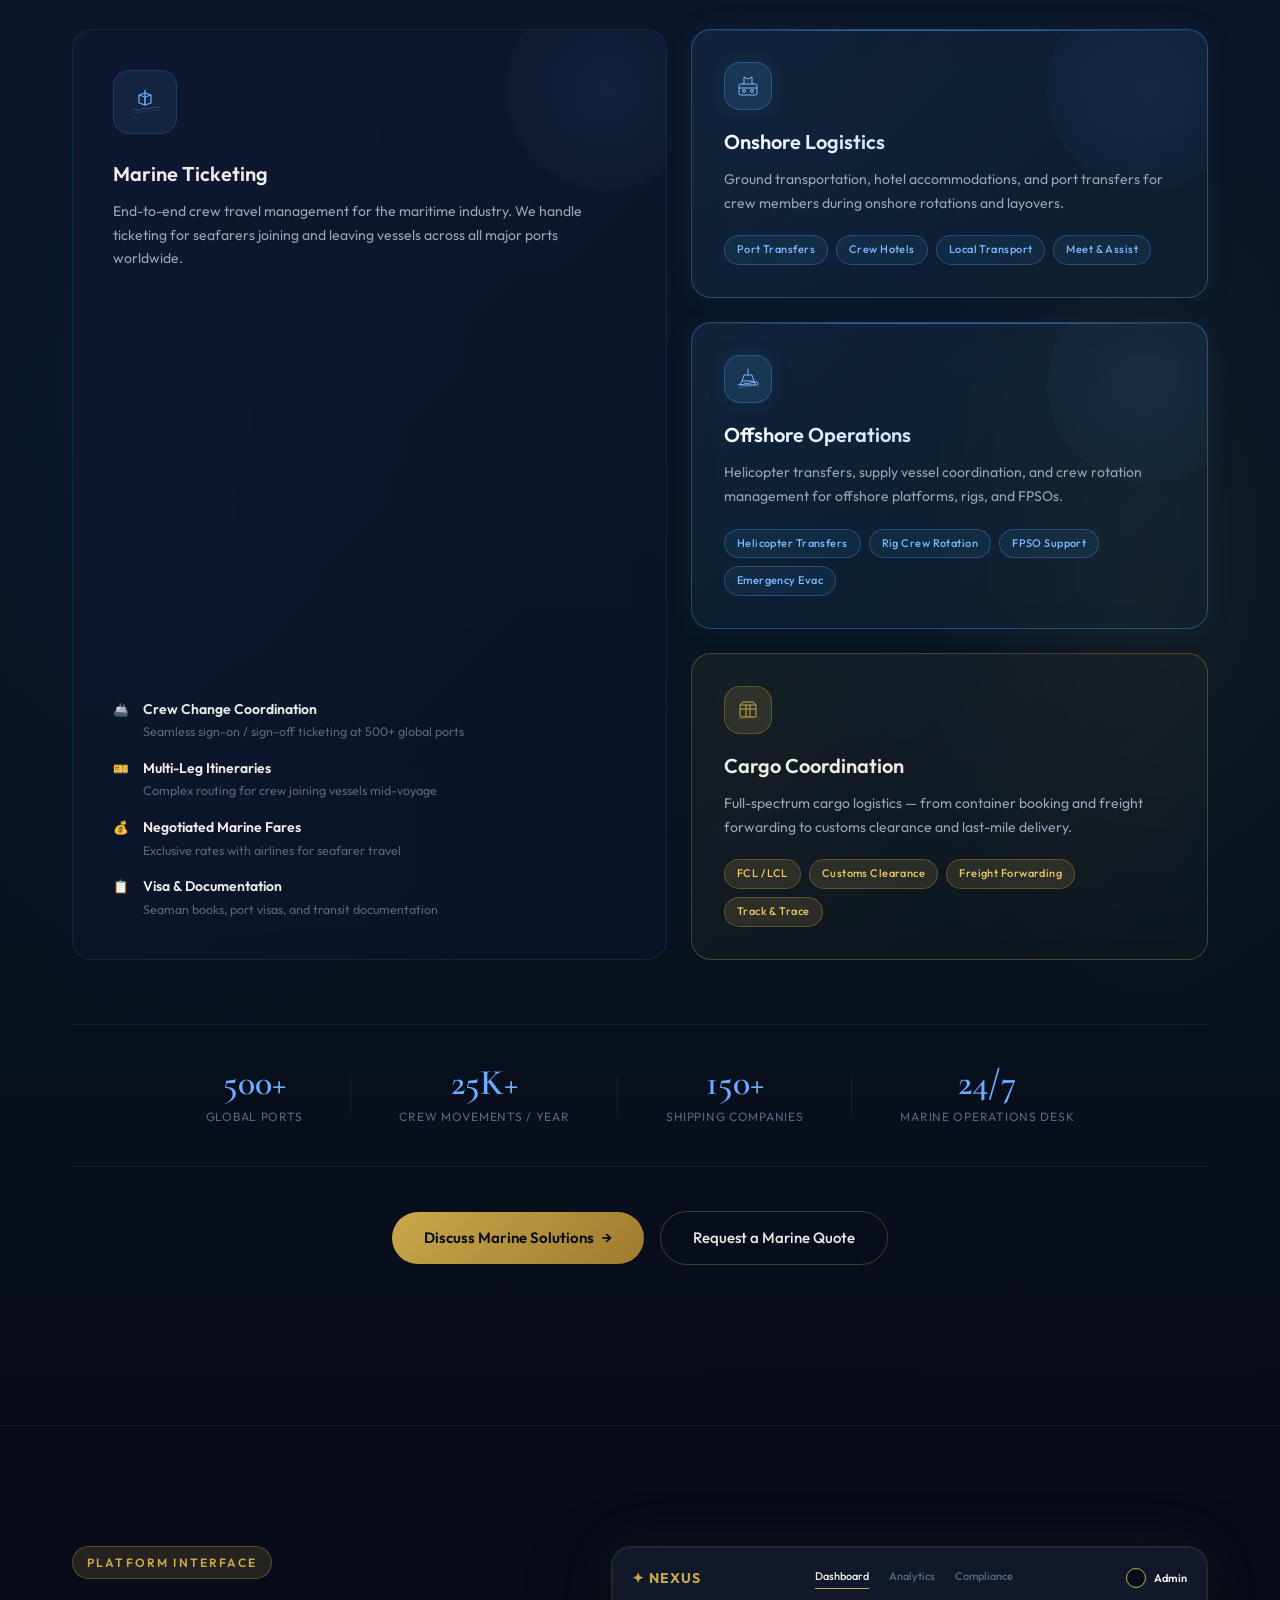
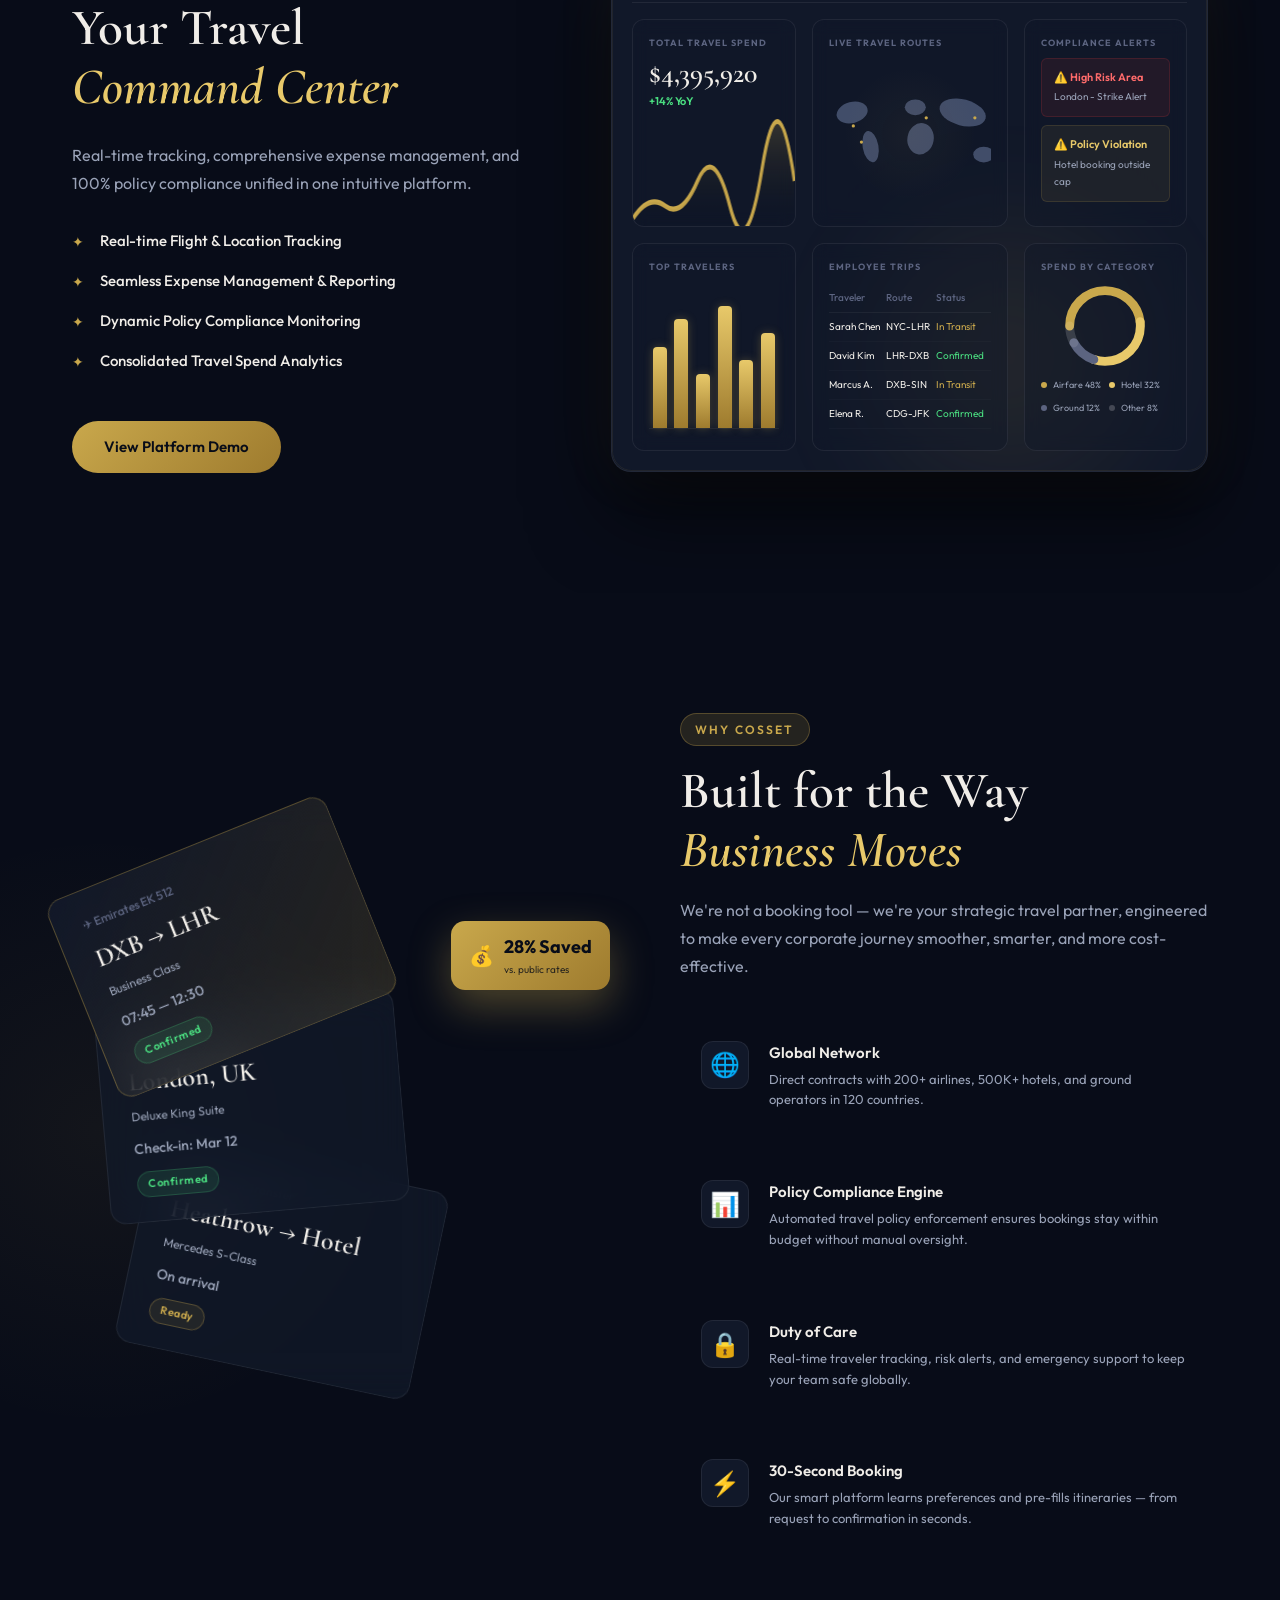
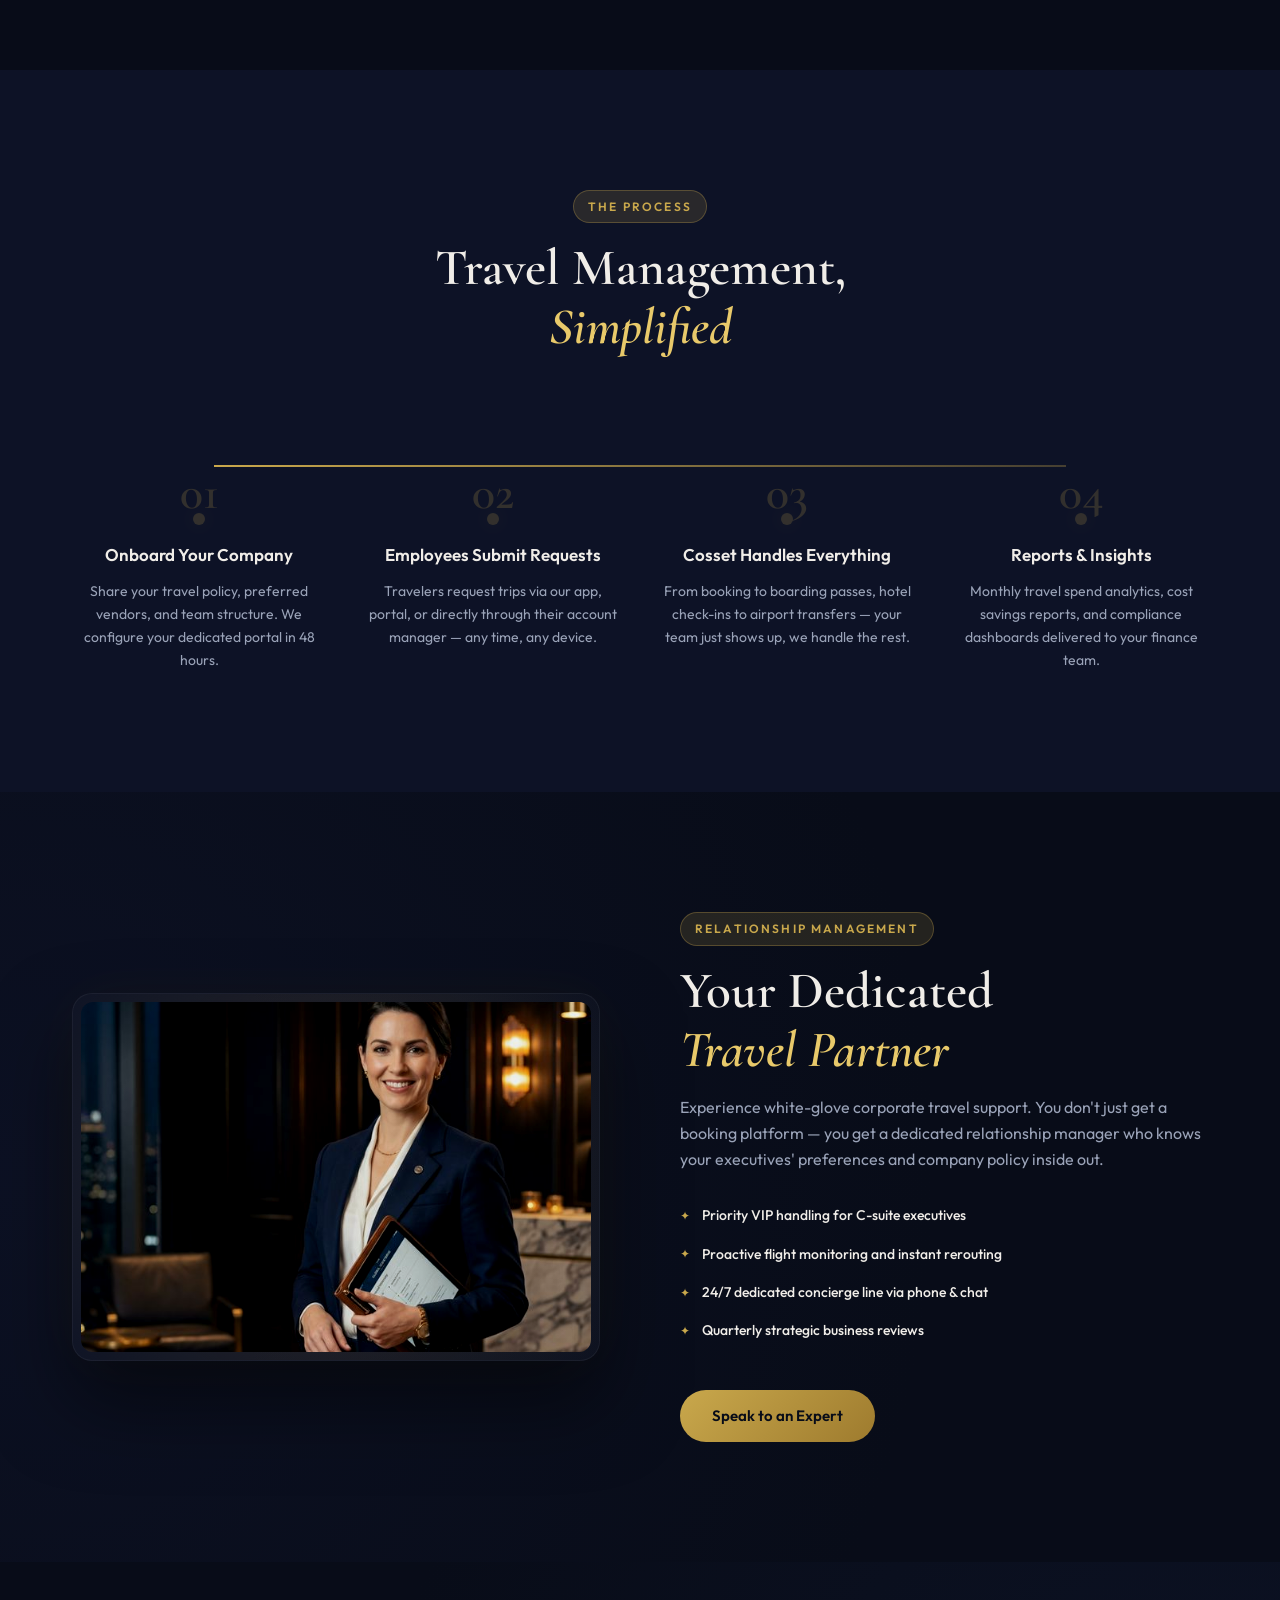
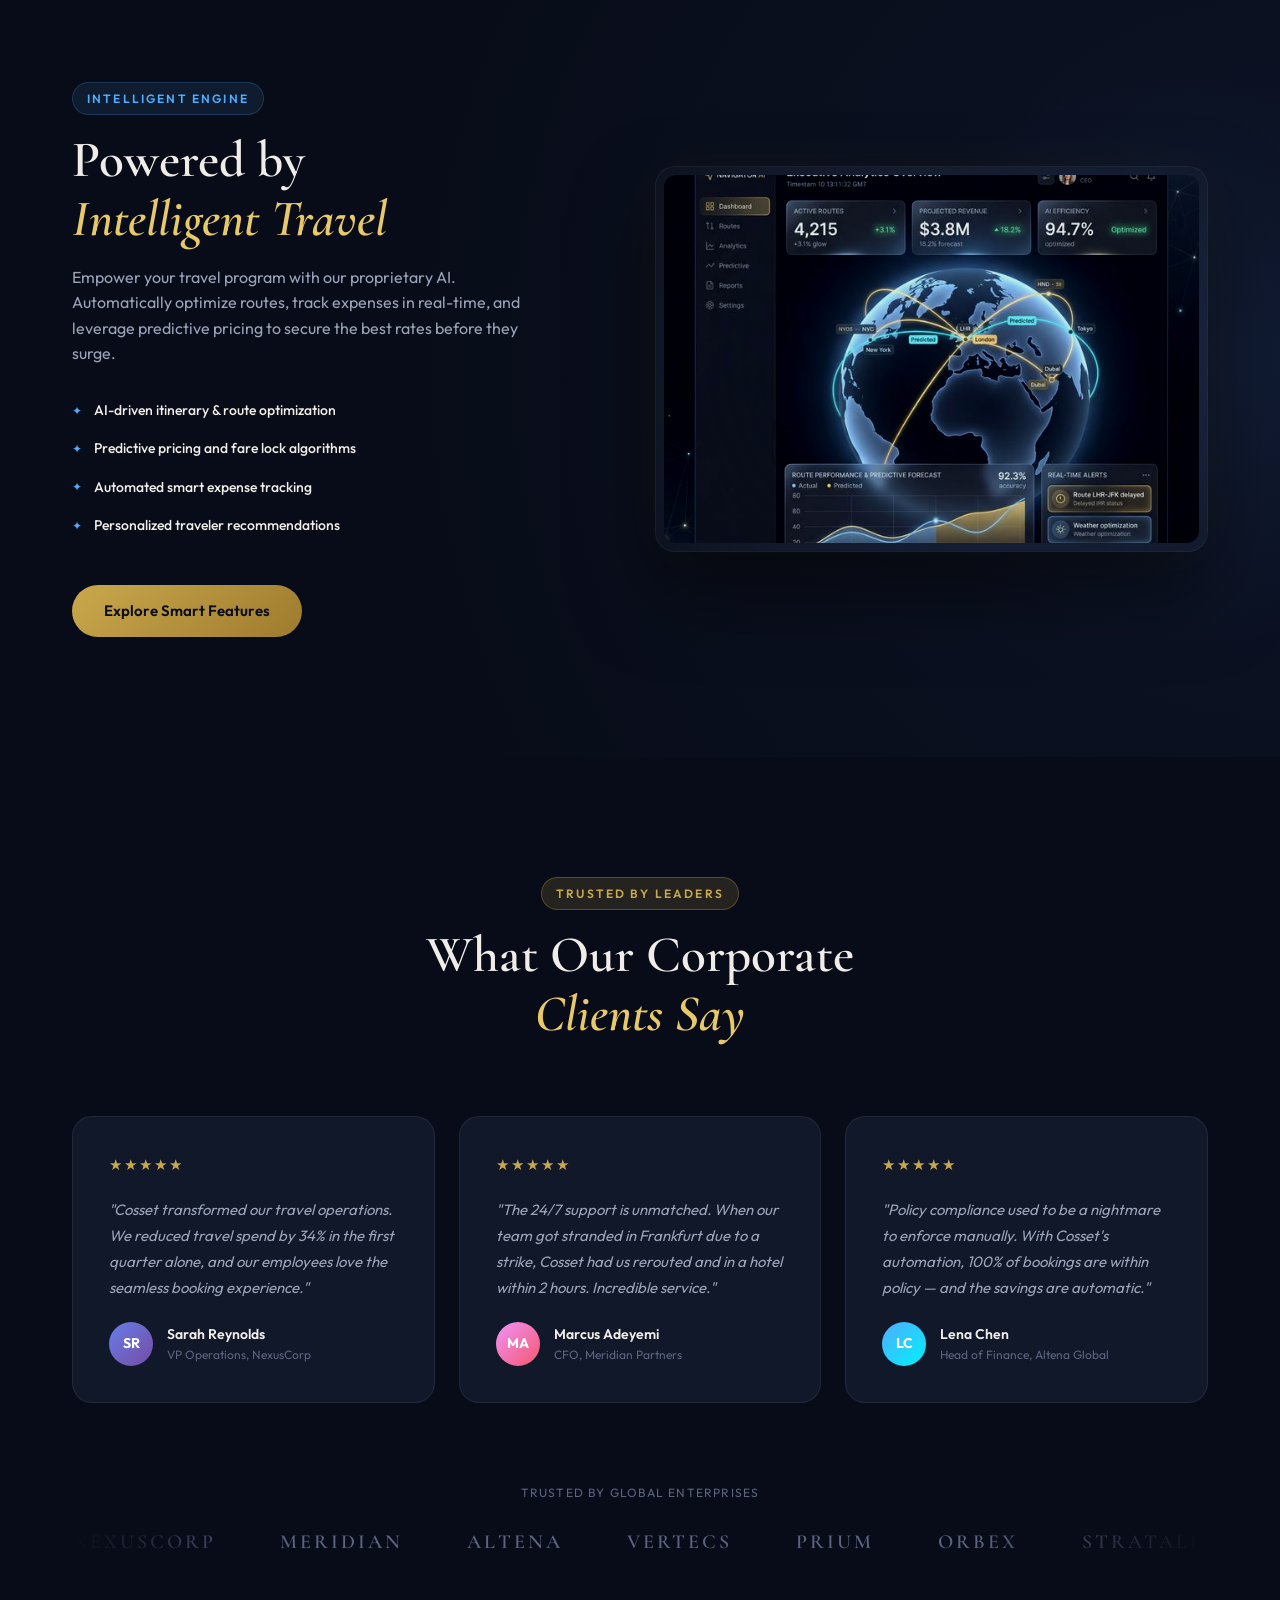
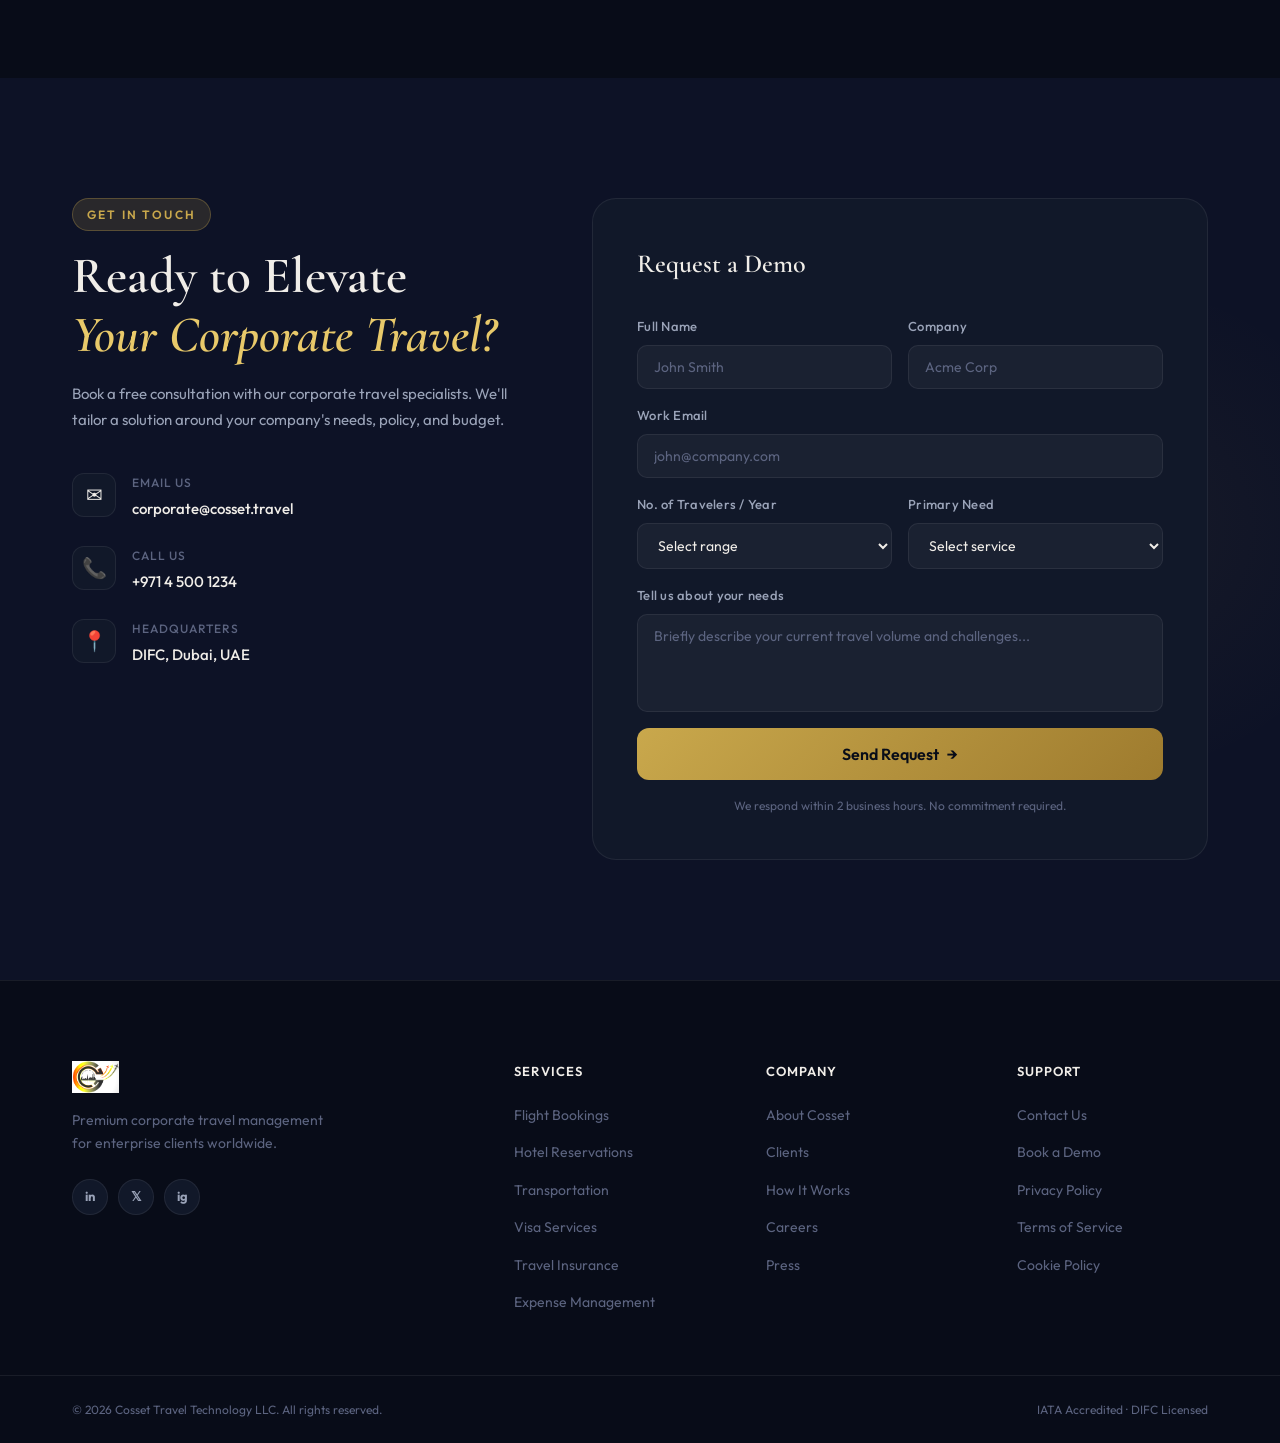
==== commit 51f24c45: "feat: implement 3D flip cards with professional photography and Cogset branding updates" ====
--- a/index.html
+++ b/index.html
@@ -32,8 +32,7 @@
   <nav class="navbar" id="navbar">
     <div class="nav-container">
       <a href="#home" class="logo" id="logo-link">
-        <span class="logo-icon">✦</span>
-        <span class="logo-text">Cosset</span>
+        <img src="assets/logo.jpg" alt="Cosset Logo" class="logo-img" />
       </a>
       <ul class="nav-links" id="nav-links">
         <li><a href="#services" class="nav-link">Services</a></li>
@@ -124,148 +123,204 @@
       </div>
       <div class="services-grid">
 
-        <div class="service-card fade-up" data-delay="0" id="service-flights">
-          <div class="service-icon">
-            <svg viewBox="0 0 64 64" fill="none" xmlns="http://www.w3.org/2000/svg">
-              <path d="M56 20L36 28L32 12L24 16L28 32L8 40L10 46L30 42L36 56L44 52L40 36L60 28L56 20Z"
-                stroke="currentColor" stroke-width="2.5" stroke-linejoin="round" />
-            </svg>
-          </div>
-          <h3 class="service-title">Flight Bookings</h3>
-          <p class="service-desc">Access economy, business, and first-class bookings with preferred corporate rates
-            across 200+ airlines globally.</p>
-          <ul class="service-features">
-            <li>Multi-city & open-jaw itineraries</li>
-            <li>Negotiated corporate fares</li>
-            <li>Instant e-ticket delivery</li>
-          </ul>
-          <a href="#contact" class="service-link">Learn more →</a>
-        </div>
-
-        <div class="service-card fade-up" data-delay="100" id="service-hotels">
-          <div class="service-icon">
-            <svg viewBox="0 0 64 64" fill="none" xmlns="http://www.w3.org/2000/svg">
-              <rect x="8" y="20" width="48" height="36" rx="2" stroke="currentColor" stroke-width="2.5" />
-              <path d="M8 28H56M24 28V56M40 28V56M16 8H48L56 20H8L16 8Z" stroke="currentColor" stroke-width="2.5"
-                stroke-linejoin="round" />
-              <rect x="28" y="40" width="8" height="16" rx="1" stroke="currentColor" stroke-width="2" />
-            </svg>
-          </div>
-          <h3 class="service-title">Hotel Reservations</h3>
-          <p class="service-desc">Curated 4 and 5-star properties near corporate hubs with seamless check-in and
-            flexible cancellation policies.</p>
-          <ul class="service-features">
-            <li>500,000+ global properties</li>
-            <li>Guaranteed best rates</li>
-            <li>Corporate loyalty integration</li>
-          </ul>
-          <a href="#contact" class="service-link">Learn more →</a>
-        </div>
-
-        <div class="service-card fade-up" data-delay="200" id="service-ground">
-          <div class="service-icon">
-            <svg viewBox="0 0 64 64" fill="none" xmlns="http://www.w3.org/2000/svg">
-              <rect x="4" y="28" width="56" height="20" rx="4" stroke="currentColor" stroke-width="2.5" />
-              <path d="M12 28V20C12 16 16 12 24 12H40C48 12 52 16 52 20V28" stroke="currentColor" stroke-width="2.5"
-                stroke-linejoin="round" />
-              <circle cx="16" cy="48" r="6" stroke="currentColor" stroke-width="2.5" />
-              <circle cx="48" cy="48" r="6" stroke="currentColor" stroke-width="2.5" />
-              <path d="M22 48H42" stroke="currentColor" stroke-width="2.5" />
-            </svg>
-          </div>
-          <h3 class="service-title">Ground Transport</h3>
-          <p class="service-desc">Chauffeured airport transfers, executive car rentals, and on-demand ground logistics
-            for your team.</p>
-          <ul class="service-features">
-            <li>Meet & greet at terminals</li>
-            <li>Luxury fleet options</li>
-            <li>Real-time GPS tracking</li>
-          </ul>
-          <a href="services/transportation.html" class="service-link">Explore Transportation →</a>
-        </div>
-
-        <div class="service-card fade-up" data-delay="300" id="service-visa">
-          <div class="service-icon">
-            <svg viewBox="0 0 64 64" fill="none" xmlns="http://www.w3.org/2000/svg">
-              <rect x="8" y="10" width="48" height="44" rx="4" stroke="currentColor" stroke-width="2.5" />
-              <rect x="14" y="18" width="22" height="16" rx="2" stroke="currentColor" stroke-width="2" />
-              <path d="M14 42H50M14 48H36" stroke="currentColor" stroke-width="2" stroke-linecap="round" />
-              <circle cx="39" cy="26" r="7" stroke="currentColor" stroke-width="2" />
-              <path d="M36 26L38 28L43 23" stroke="currentColor" stroke-width="2" stroke-linecap="round"
-                stroke-linejoin="round" />
-            </svg>
-          </div>
-          <h3 class="service-title">Visa & Documentation</h3>
-          <p class="service-desc">End-to-end visa processing and travel documentation support for business travelers
-            visiting 120+ countries.</p>
-          <ul class="service-features">
-            <li>Fast-track processing</li>
-            <li>Document verification</li>
-            <li>Embassy appointment booking</li>
-          </ul>
-          <a href="services/visa.html" class="service-link">Explore Visa Services →</a>
-        </div>
-
-        <div class="service-card fade-up" data-delay="350" id="service-insurance">
-          <div class="service-icon">
-            <svg viewBox="0 0 64 64" fill="none" xmlns="http://www.w3.org/2000/svg">
-              <path d="M32 6L8 18V30C8 46 18 54 32 60C46 54 56 46 56 30V18L32 6Z" stroke="currentColor"
-                stroke-width="2.5" stroke-linejoin="round" />
-              <path d="M24 32L30 38L40 26" stroke="currentColor" stroke-width="2.5" stroke-linecap="round"
-                stroke-linejoin="round" />
-            </svg>
-          </div>
-          <h3 class="service-title">Travel Insurance</h3>
-          <p class="service-desc">Comprehensive travel insurance covering medical emergencies, trip cancellations,
-            baggage, and liability for business travelers.</p>
-          <ul class="service-features">
-            <li>Up to $10M medical coverage</li>
-            <li>Trip cancellation protection</li>
-            <li>24/7 emergency assistance</li>
-          </ul>
-          <a href="services/insurance.html" class="service-link">Explore Insurance →</a>
-        </div>
-
-        <div class="service-card fade-up" data-delay="400" id="service-expense">
-          <div class="service-icon">
-            <svg viewBox="0 0 64 64" fill="none" xmlns="http://www.w3.org/2000/svg">
-              <rect x="8" y="8" width="48" height="48" rx="4" stroke="currentColor" stroke-width="2.5" />
-              <path d="M20 32H44M20 22H44M20 42H32" stroke="currentColor" stroke-width="2.5" stroke-linecap="round" />
-              <circle cx="44" cy="44" r="8" fill="var(--bg-primary)" stroke="currentColor" stroke-width="2" />
-              <path d="M41 44L43 46L47 42" stroke="currentColor" stroke-width="2" stroke-linecap="round"
-                stroke-linejoin="round" />
-            </svg>
-          </div>
-          <h3 class="service-title">Expense Management</h3>
-          <p class="service-desc">Automated expense reporting, policy compliance, and real-time travel spend dashboards
-            for finance teams.</p>
-          <ul class="service-features">
-            <li>ERP & SAP integration</li>
-            <li>Automated invoice generation</li>
-            <li>Monthly analytics reports</li>
-          </ul>
-          <a href="#contact" class="service-link">Learn more →</a>
-        </div>
-
-        <div class="service-card service-card--cta fade-up" data-delay="500" id="service-concierge">
-          <div class="service-icon service-icon--gold">
-            <svg viewBox="0 0 64 64" fill="none" xmlns="http://www.w3.org/2000/svg">
-              <circle cx="32" cy="20" r="10" stroke="currentColor" stroke-width="2.5" />
-              <path d="M8 56C8 44 18 36 32 36C46 36 56 44 56 56" stroke="currentColor" stroke-width="2.5"
-                stroke-linecap="round" />
-              <path d="M44 14L48 10M20 14L16 10M32 10V6" stroke="currentColor" stroke-width="2.5"
-                stroke-linecap="round" />
-            </svg>
-          </div>
-          <h3 class="service-title">24/7 Concierge</h3>
-          <p class="service-desc">Dedicated relationship managers and round-the-clock support to handle every travel
-            emergency, change, or upgrade request.</p>
-          <ul class="service-features">
-            <li>Dedicated account manager</li>
-            <li>24/7 emergency hotline</li>
-            <li>Proactive flight alerts</li>
-          </ul>
-          <a href="#contact" class="service-link service-link--gold">Learn more →</a>
+        <!-- Flight Bookings -->
+        <div class="service-flip-card fade-up" data-delay="0" id="service-flights" onclick="void(0)">
+          <div class="flip-card-inner">
+            <div class="flip-card-front">
+              <div class="service-icon">
+                <svg viewBox="0 0 64 64" fill="none" xmlns="http://www.w3.org/2000/svg">
+                  <path d="M56 20L36 28L32 12L24 16L28 32L8 40L10 46L30 42L36 56L44 52L40 36L60 28L56 20Z"
+                    stroke="currentColor" stroke-width="2.5" stroke-linejoin="round" />
+                </svg>
+              </div>
+              <h3 class="service-title">Flight Bookings</h3>
+            </div>
+            <div class="flip-card-back">
+              <h3 class="service-title">Flight Bookings</h3>
+              <p class="service-desc">Access economy, business, and first-class bookings with preferred corporate rates
+                across 200+ airlines globally.</p>
+              <ul class="service-features">
+                <li>Multi-city & open-jaw itineraries</li>
+                <li>Negotiated corporate fares</li>
+                <li>Instant e-ticket delivery</li>
+              </ul>
+              <a href="#contact" class="service-link">Learn more →</a>
+            </div>
+          </div>
+        </div>
+
+        <!-- Hotel Reservations -->
+        <div class="service-flip-card fade-up" data-delay="100" id="service-hotels" onclick="void(0)">
+          <div class="flip-card-inner">
+            <div class="flip-card-front">
+              <div class="service-icon">
+                <svg viewBox="0 0 64 64" fill="none" xmlns="http://www.w3.org/2000/svg">
+                  <rect x="8" y="20" width="48" height="36" rx="2" stroke="currentColor" stroke-width="2.5" />
+                  <path d="M8 28H56M24 28V56M40 28V56M16 8H48L56 20H8L16 8Z" stroke="currentColor" stroke-width="2.5"
+                    stroke-linejoin="round" />
+                  <rect x="28" y="40" width="8" height="16" rx="1" stroke="currentColor" stroke-width="2" />
+                </svg>
+              </div>
+              <h3 class="service-title">Hotel Reservations</h3>
+            </div>
+            <div class="flip-card-back">
+              <h3 class="service-title">Hotel Reservations</h3>
+              <p class="service-desc">Curated 4 and 5-star properties near corporate hubs with seamless check-in and
+                flexible cancellation policies.</p>
+              <ul class="service-features">
+                <li>500,000+ global properties</li>
+                <li>Guaranteed best rates</li>
+                <li>Corporate loyalty integration</li>
+              </ul>
+              <a href="#contact" class="service-link">Learn more →</a>
+            </div>
+          </div>
+        </div>
+
+        <!-- Ground Transport -->
+        <div class="service-flip-card fade-up" data-delay="200" id="service-ground" onclick="void(0)">
+          <div class="flip-card-inner">
+            <div class="flip-card-front">
+              <div class="service-icon">
+                <svg viewBox="0 0 64 64" fill="none" xmlns="http://www.w3.org/2000/svg">
+                  <rect x="4" y="28" width="56" height="20" rx="4" stroke="currentColor" stroke-width="2.5" />
+                  <path d="M12 28V20C12 16 16 12 24 12H40C48 12 52 16 52 20V28" stroke="currentColor" stroke-width="2.5"
+                    stroke-linejoin="round" />
+                  <circle cx="16" cy="48" r="6" stroke="currentColor" stroke-width="2.5" />
+                  <circle cx="48" cy="48" r="6" stroke="currentColor" stroke-width="2.5" />
+                  <path d="M22 48H42" stroke="currentColor" stroke-width="2.5" />
+                </svg>
+              </div>
+              <h3 class="service-title">Ground Transport</h3>
+            </div>
+            <div class="flip-card-back">
+              <h3 class="service-title">Ground Transport</h3>
+              <p class="service-desc">Chauffeured airport transfers, executive car rentals, and on-demand ground logistics
+                for your team.</p>
+              <ul class="service-features">
+                <li>Meet & greet at terminals</li>
+                <li>Luxury fleet options</li>
+                <li>Real-time GPS tracking</li>
+              </ul>
+              <a href="services/transportation.html" class="service-link">Explore Transportation →</a>
+            </div>
+          </div>
+        </div>
+
+        <!-- Visa & Documentation -->
+        <div class="service-flip-card fade-up" data-delay="300" id="service-visa" onclick="void(0)">
+          <div class="flip-card-inner">
+            <div class="flip-card-front">
+              <div class="service-icon">
+                <svg viewBox="0 0 64 64" fill="none" xmlns="http://www.w3.org/2000/svg">
+                  <rect x="8" y="10" width="48" height="44" rx="4" stroke="currentColor" stroke-width="2.5" />
+                  <rect x="14" y="18" width="22" height="16" rx="2" stroke="currentColor" stroke-width="2" />
+                  <path d="M14 42H50M14 48H36" stroke="currentColor" stroke-width="2" stroke-linecap="round" />
+                  <circle cx="39" cy="26" r="7" stroke="currentColor" stroke-width="2" />
+                  <path d="M36 26L38 28L43 23" stroke="currentColor" stroke-width="2" stroke-linecap="round"
+                    stroke-linejoin="round" />
+                </svg>
+              </div>
+              <h3 class="service-title">Visa & Documentation</h3>
+            </div>
+            <div class="flip-card-back">
+              <h3 class="service-title">Visa & Documentation</h3>
+              <p class="service-desc">End-to-end visa processing and travel documentation support for business travelers
+                visiting 120+ countries.</p>
+              <ul class="service-features">
+                <li>Fast-track processing</li>
+                <li>Document verification</li>
+                <li>Embassy appointment booking</li>
+              </ul>
+              <a href="services/visa.html" class="service-link">Explore Visa Services →</a>
+            </div>
+          </div>
+        </div>
+
+        <!-- Travel Insurance -->
+        <div class="service-flip-card fade-up" data-delay="350" id="service-insurance" onclick="void(0)">
+          <div class="flip-card-inner">
+            <div class="flip-card-front">
+              <div class="service-icon">
+                <svg viewBox="0 0 64 64" fill="none" xmlns="http://www.w3.org/2000/svg">
+                  <path d="M32 6L8 18V30C8 46 18 54 32 60C46 54 56 46 56 30V18L32 6Z" stroke="currentColor"
+                    stroke-width="2.5" stroke-linejoin="round" />
+                  <path d="M24 32L30 38L40 26" stroke="currentColor" stroke-width="2.5" stroke-linecap="round"
+                    stroke-linejoin="round" />
+                </svg>
+              </div>
+              <h3 class="service-title">Travel Insurance</h3>
+            </div>
+            <div class="flip-card-back">
+              <h3 class="service-title">Travel Insurance</h3>
+              <p class="service-desc">Comprehensive travel insurance covering medical emergencies, trip cancellations,
+                baggage, and liability for business travelers.</p>
+              <ul class="service-features">
+                <li>Up to $10M medical coverage</li>
+                <li>Trip cancellation protection</li>
+                <li>24/7 emergency assistance</li>
+              </ul>
+              <a href="services/insurance.html" class="service-link">Explore Insurance →</a>
+            </div>
+          </div>
+        </div>
+
+        <!-- Expense Management -->
+        <div class="service-flip-card fade-up" data-delay="400" id="service-expense" onclick="void(0)">
+          <div class="flip-card-inner">
+            <div class="flip-card-front">
+              <div class="service-icon">
+                <svg viewBox="0 0 64 64" fill="none" xmlns="http://www.w3.org/2000/svg">
+                  <rect x="8" y="8" width="48" height="48" rx="4" stroke="currentColor" stroke-width="2.5" />
+                  <path d="M20 32H44M20 22H44M20 42H32" stroke="currentColor" stroke-width="2.5" stroke-linecap="round" />
+                  <circle cx="44" cy="44" r="8" fill="var(--bg-primary)" stroke="currentColor" stroke-width="2" />
+                  <path d="M41 44L43 46L47 42" stroke="currentColor" stroke-width="2" stroke-linecap="round"
+                    stroke-linejoin="round" />
+                </svg>
+              </div>
+              <h3 class="service-title">Expense Management</h3>
+            </div>
+            <div class="flip-card-back">
+              <h3 class="service-title">Expense Management</h3>
+              <p class="service-desc">Automated expense reporting, policy compliance, and real-time travel spend dashboards
+                for finance teams.</p>
+              <ul class="service-features">
+                <li>ERP & SAP integration</li>
+                <li>Automated invoice generation</li>
+                <li>Monthly analytics reports</li>
+              </ul>
+              <a href="#contact" class="service-link">Learn more →</a>
+            </div>
+          </div>
+        </div>
+
+        <!-- 24/7 Concierge -->
+        <div class="service-flip-card service-card--cta fade-up" data-delay="500" id="service-concierge" onclick="void(0)">
+          <div class="flip-card-inner">
+            <div class="flip-card-front">
+              <div class="service-icon service-icon--gold">
+                <svg viewBox="0 0 64 64" fill="none" xmlns="http://www.w3.org/2000/svg">
+                  <circle cx="32" cy="20" r="10" stroke="currentColor" stroke-width="2.5" />
+                  <path d="M8 56C8 44 18 36 32 36C46 36 56 44 56 56" stroke="currentColor" stroke-width="2.5"
+                    stroke-linecap="round" />
+                  <path d="M44 14L48 10M20 14L16 10M32 10V6" stroke="currentColor" stroke-width="2.5"
+                    stroke-linecap="round" />
+                </svg>
+              </div>
+              <h3 class="service-title">24/7 Concierge</h3>
+            </div>
+            <div class="flip-card-back">
+              <h3 class="service-title">24/7 Concierge</h3>
+              <p class="service-desc">Dedicated relationship managers and round-the-clock support to handle every travel
+                emergency, change, or upgrade request.</p>
+              <ul class="service-features">
+                <li>Dedicated account manager</li>
+                <li>24/7 emergency hotline</li>
+                <li>Proactive flight alerts</li>
+              </ul>
+              <a href="#contact" class="service-link service-link--gold">Learn more →</a>
+            </div>
+          </div>
         </div>
 
       </div>
@@ -970,8 +1025,7 @@
     <div class="container footer-grid">
       <div class="footer-brand">
         <a href="#home" class="logo">
-          <span class="logo-icon">✦</span>
-          <span class="logo-text">Cosset</span>
+          <img src="assets/logo.jpg" alt="Cosset Logo" class="logo-img" />
         </a>
         <p class="footer-tagline">Premium corporate travel management for enterprise clients worldwide.</p>
         <div class="footer-socials">
--- a/css/style.css
+++ b/css/style.css
@@ -252,7 +252,7 @@
   left: 0;
   right: 0;
   z-index: 1000;
-  padding: 20px 0;
+  padding: 10px 0;
   transition: all 0.4s var(--ease);
 }
 
@@ -261,7 +261,7 @@
   backdrop-filter: blur(20px);
   -webkit-backdrop-filter: blur(20px);
   border-bottom: 1px solid var(--border);
-  padding: 14px 0;
+  padding: 8px 0;
 }
 
 .nav-container {
@@ -278,6 +278,18 @@
   align-items: center;
   gap: 8px;
   flex-shrink: 0;
+}
+
+.logo-img {
+  height: 32px;
+  width: auto;
+  display: block;
+  transition: all 0.3s var(--ease);
+  filter: contrast(1.1) brightness(1.1);
+}
+
+.navbar.scrolled .logo-img {
+  height: 24px;
 }
 
 .logo-icon {
@@ -741,101 +753,181 @@
   gap: 24px;
 }
 
-.service-card {
-  background: var(--bg-card);
-  border: 1px solid var(--border);
-  border-radius: 20px;
-  padding: 36px;
-  transition: all 0.4s var(--ease);
-  position: relative;
-  overflow: hidden;
-  cursor: default;
-}
-
-.service-card::before {
-  content: '';
+/* --- 3D Flip Card Architecture --- */
+.service-flip-card {
+  background: transparent;
+  width: 100%;
+  height: 420px; /* Consistent height to prevent layout shift */
+  perspective: 1500px;
+  cursor: pointer;
+}
+
+.flip-card-inner {
+  position: relative;
+  width: 100%;
+  height: 100%;
+  text-align: left;
+  transition: transform 0.7s cubic-bezier(0.4, 0, 0.2, 1);
+  transform-style: preserve-3d;
+}
+
+.service-flip-card:hover .flip-card-inner,
+.service-flip-card.flipped .flip-card-inner {
+  transform: rotateY(180deg);
+}
+
+.flip-card-front,
+.flip-card-back {
   position: absolute;
   top: 0;
   left: 0;
-  right: 0;
-  height: 2px;
-  background: linear-gradient(90deg, transparent, var(--gold), transparent);
-  opacity: 0;
+  width: 100%;
+  height: 100%;
+  -webkit-backface-visibility: hidden;
+  backface-visibility: hidden;
+  border-radius: 20px;
+  padding: 40px;
+  display: flex;
+  flex-direction: column;
+  border: 1px solid var(--border);
+  background: rgba(255, 255, 255, 0.03);
+  backdrop-filter: blur(12px);
+  -webkit-backdrop-filter: blur(12px);
+  overflow: hidden;
+  transform: translateZ(0); /* Hardware acceleration for smoother flips */
+}
+
+/* Border Glow Effect */
+.flip-card-front::after,
+.flip-card-back::after {
+  content: '';
+  position: absolute;
+  inset: 0;
+  border-radius: 20px;
+  padding: 1px;
+  background: linear-gradient(135deg, transparent, var(--gold-glow), transparent);
+  -webkit-mask: linear-gradient(#fff 0 0) content-box, linear-gradient(#fff 0 0);
+  mask: linear-gradient(#fff 0 0) content-box, linear-gradient(#fff 0 0);
+  -webkit-mask-composite: xor;
+  mask-composite: exclude;
+  pointer-events: none;
+  opacity: 0.5;
   transition: opacity 0.4s;
 }
 
-.service-card:hover {
-  background: var(--bg-card-hover);
-  border-color: var(--border-gold);
-  transform: translateY(-6px);
-  box-shadow: 0 24px 64px rgba(0, 0, 0, 0.4), 0 0 40px rgba(201, 168, 76, 0.06);
-}
-
-.service-card:hover::before {
+.service-flip-card:hover .flip-card-front::after,
+.service-flip-card:hover .flip-card-back::after {
   opacity: 1;
 }
 
-.service-card--cta {
-  background: linear-gradient(135deg, rgba(201, 168, 76, 0.12), rgba(201, 168, 76, 0.04));
-  border-color: var(--border-gold);
-}
-
+/* Front Side Styling */
+.flip-card-front {
+  z-index: 2;
+  justify-content: center;
+  align-items: center;
+  background-size: cover;
+  background-position: center;
+  background-repeat: no-repeat;
+}
+
+/* Dark Overlay for Readability */
+.flip-card-front::before {
+  content: '';
+  position: absolute;
+  inset: 0;
+  background: linear-gradient(135deg, rgba(8, 12, 24, 0.7), rgba(8, 12, 24, 0.4));
+  z-index: 0;
+}
+
+.flip-card-front .service-icon,
+.flip-card-front .service-title {
+  position: relative;
+  z-index: 1;
+}
+
+#service-flights .flip-card-front { background-image: url('../assets/service-flights.png'); }
+#service-hotels .flip-card-front { background-image: url('../assets/service-hotels.png'); }
+#service-ground .flip-card-front { background-image: url('../assets/service-ground.png'); }
+#service-visa .flip-card-front { background-image: url('../assets/service-visa.png'); }
+#service-insurance .flip-card-front { background-image: url('../assets/service-insurance.png'); }
+#service-expense .flip-card-front { background-image: url('../assets/service-expense.png'); }
+#service-concierge .flip-card-front { background-image: url('../assets/service-concierge.png'); }
+
+.flip-card-front .service-icon {
+  margin-bottom: 24px;
+}
+
+.flip-card-front .service-title {
+  font-size: 24px;
+  text-align: center;
+}
+
+/* Back Side Styling */
+.flip-card-back {
+  transform: rotateY(180deg);
+  background: linear-gradient(145deg, rgba(255, 255, 255, 0.02), rgba(255, 255, 255, 0.05));
+  justify-content: flex-start;
+}
+
+.flip-card-back .service-desc {
+  margin-top: 10px;
+  margin-bottom: 24px;
+}
+
+.flip-card-back .service-link {
+  margin-top: auto;
+  align-self: flex-start;
+}
+
+/* Reusing & Adapting Existing Components */
 .service-icon {
-  width: 56px;
-  height: 56px;
-  border-radius: 14px;
+  width: 64px;
+  height: 64px;
+  border-radius: 16px;
   background: rgba(255, 255, 255, 0.04);
   border: 1px solid var(--border);
   display: flex;
   align-items: center;
   justify-content: center;
-  margin-bottom: 24px;
   color: var(--text-secondary);
-  transition: all 0.3s;
+  transition: all 0.4s var(--ease);
 }
 
 .service-icon svg {
-  width: 28px;
-  height: 28px;
-}
-
-.service-card:hover .service-icon {
+  width: 32px;
+  height: 32px;
+}
+
+.service-flip-card:hover .service-icon {
   background: var(--gold-glow);
   border-color: var(--border-gold);
   color: var(--gold);
-}
-
-.service-icon--gold {
-  background: var(--gold-glow) !important;
-  border-color: var(--border-gold) !important;
-  color: var(--gold) !important;
+  transform: scale(1.1) rotate(5deg);
 }
 
 .service-title {
-  font-size: 19px;
+  font-size: 20px;
   font-weight: 600;
   color: var(--text-primary);
   margin-bottom: 12px;
 }
 
 .service-desc {
+  font-size: 15px;
+  color: var(--text-secondary);
+  line-height: 1.6;
+}
+
+.service-features {
+  display: flex;
+  flex-direction: column;
+  gap: 10px;
+}
+
+.service-features li {
   font-size: 14px;
-  color: var(--text-secondary);
-  line-height: 1.65;
-  margin-bottom: 20px;
-}
-
-.service-features {
-  display: flex;
-  flex-direction: column;
-  gap: 8px;
-  margin-bottom: 24px;
-}
-
-.service-features li {
-  font-size: 13px;
   color: var(--text-muted);
-  padding-left: 18px;
+  padding-left: 22px;
   position: relative;
 }
 
@@ -844,23 +936,21 @@
   position: absolute;
   left: 0;
   color: var(--gold);
-  font-size: 11px;
+  font-weight: bold;
 }
 
 .service-link {
-  font-size: 13px;
+  font-size: 14px;
   font-weight: 600;
-  color: var(--text-secondary);
-  letter-spacing: 0.02em;
-  transition: color 0.2s;
+  color: var(--gold);
+  text-transform: uppercase;
+  letter-spacing: 0.1em;
+  transition: all 0.3s;
 }
 
 .service-link:hover {
+  letter-spacing: 0.15em;
   color: var(--gold-light);
-}
-
-.service-link--gold {
-  color: var(--gold) !important;
 }
 
 /* ============================================================
